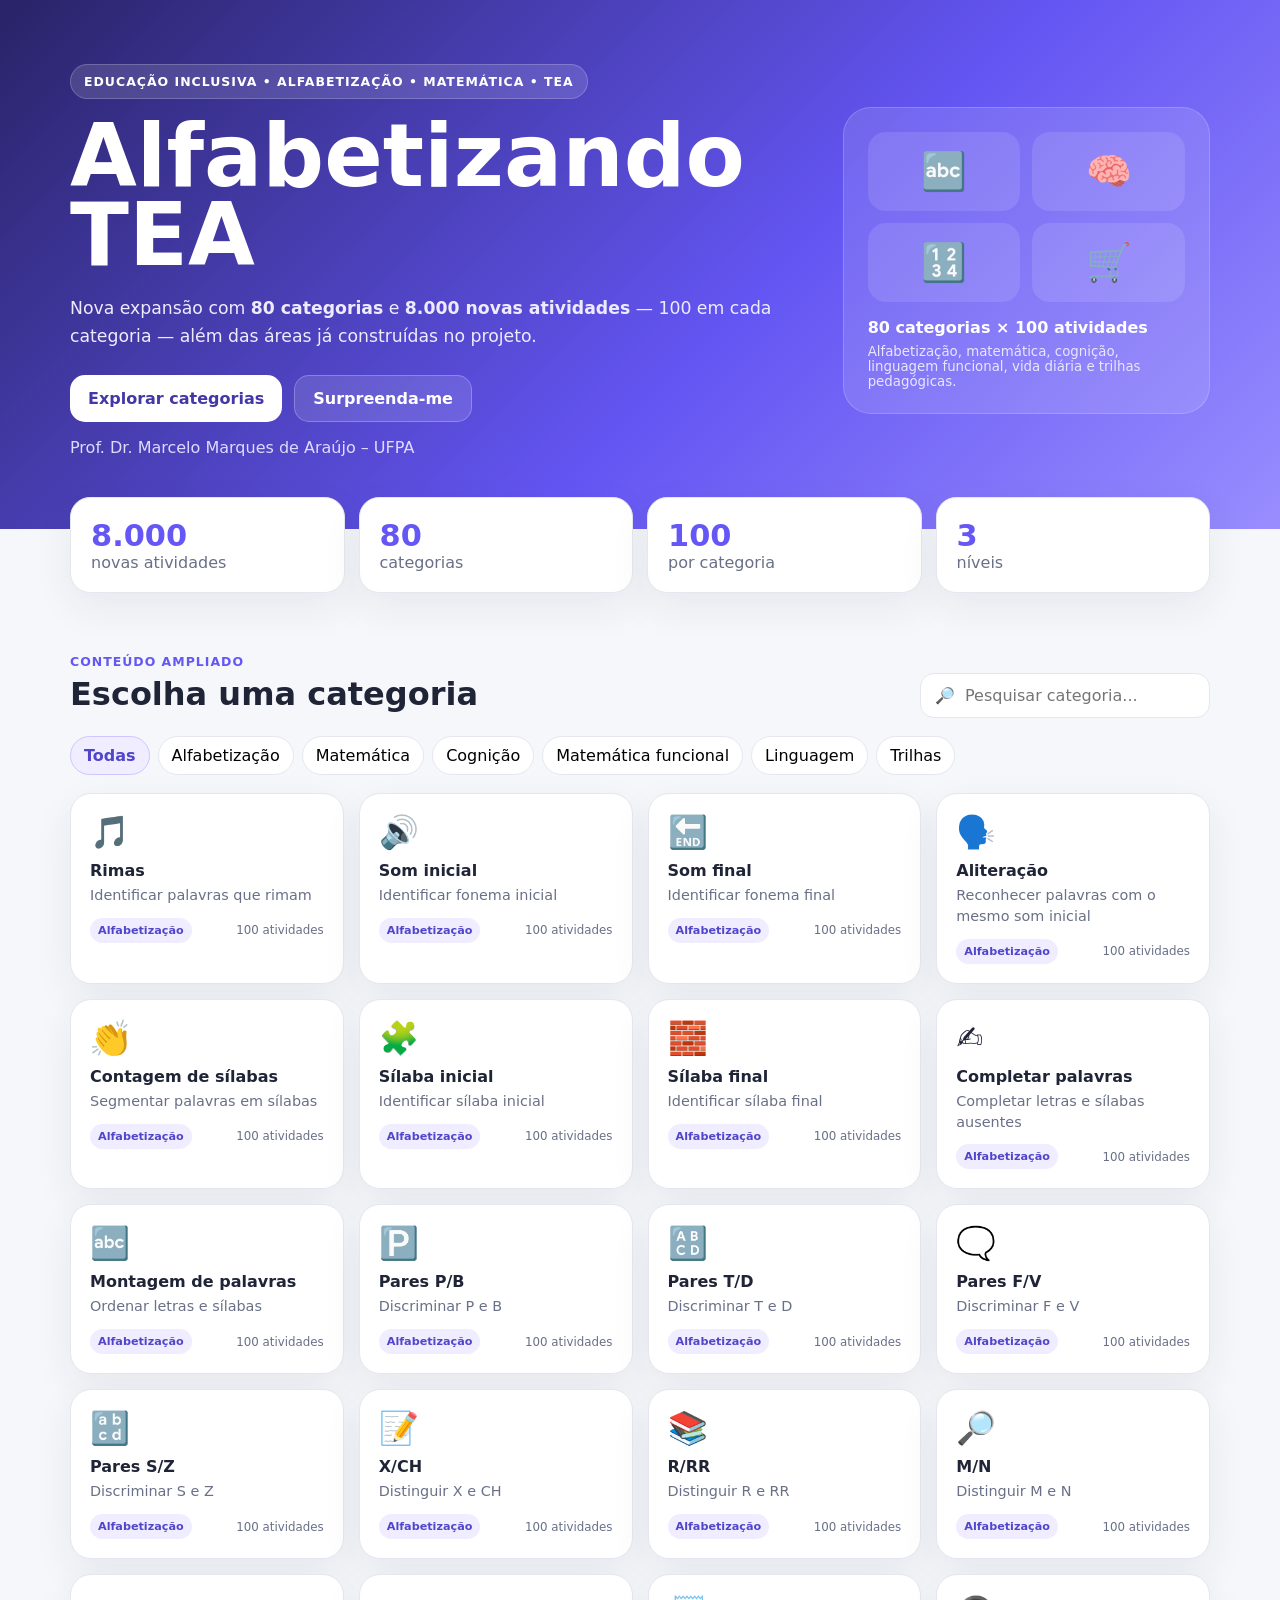
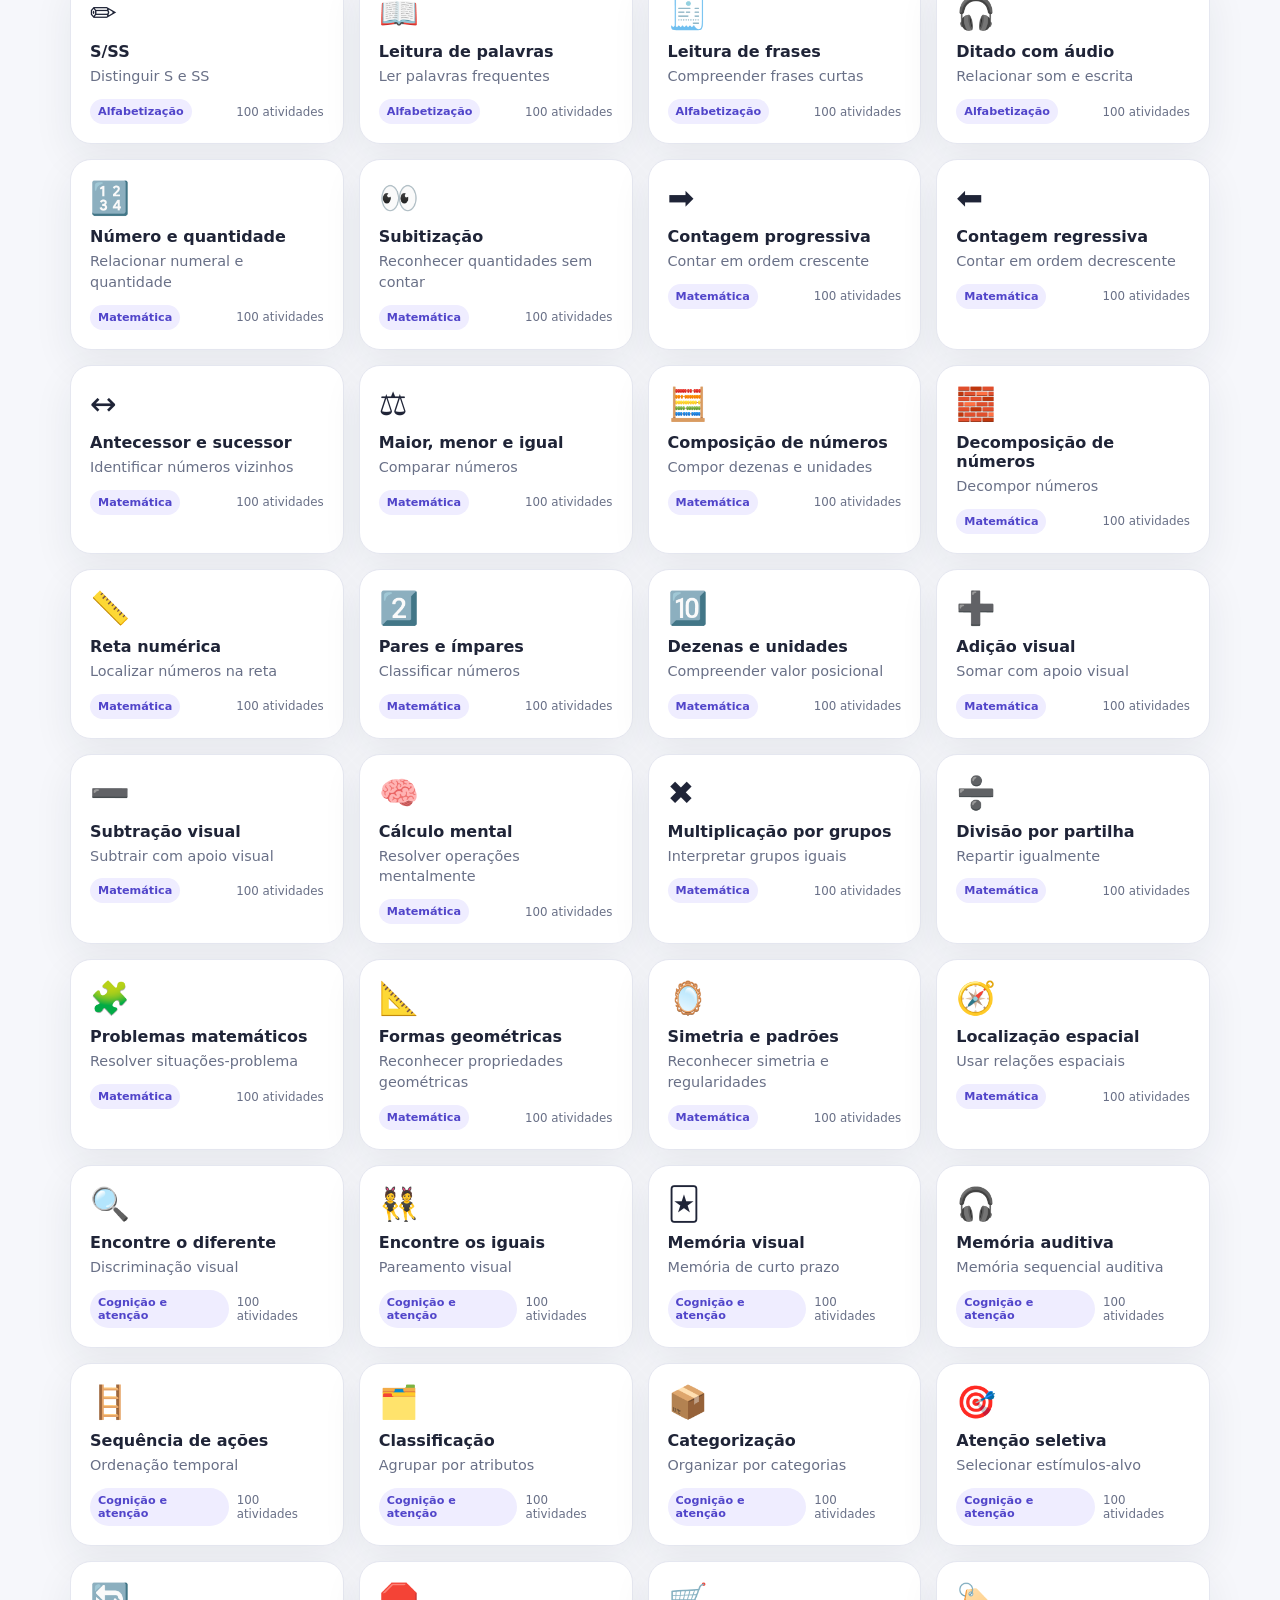
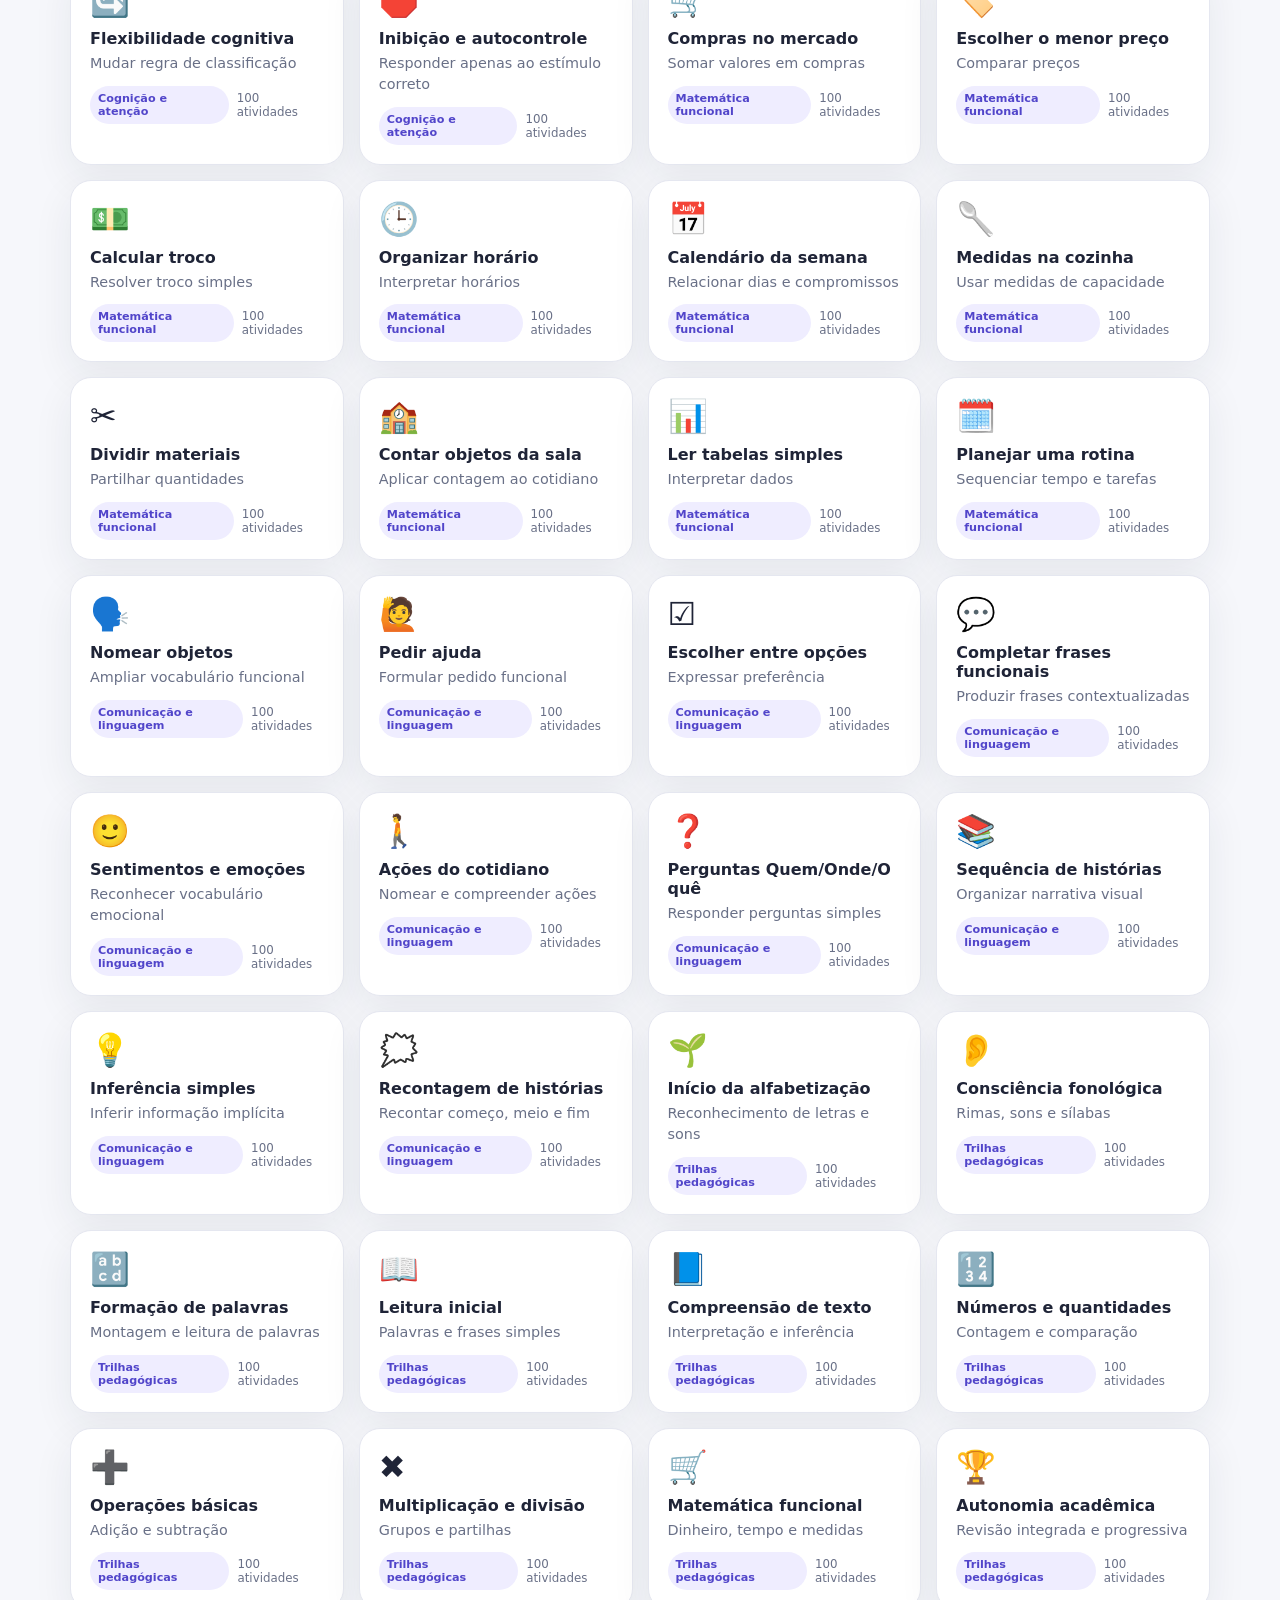
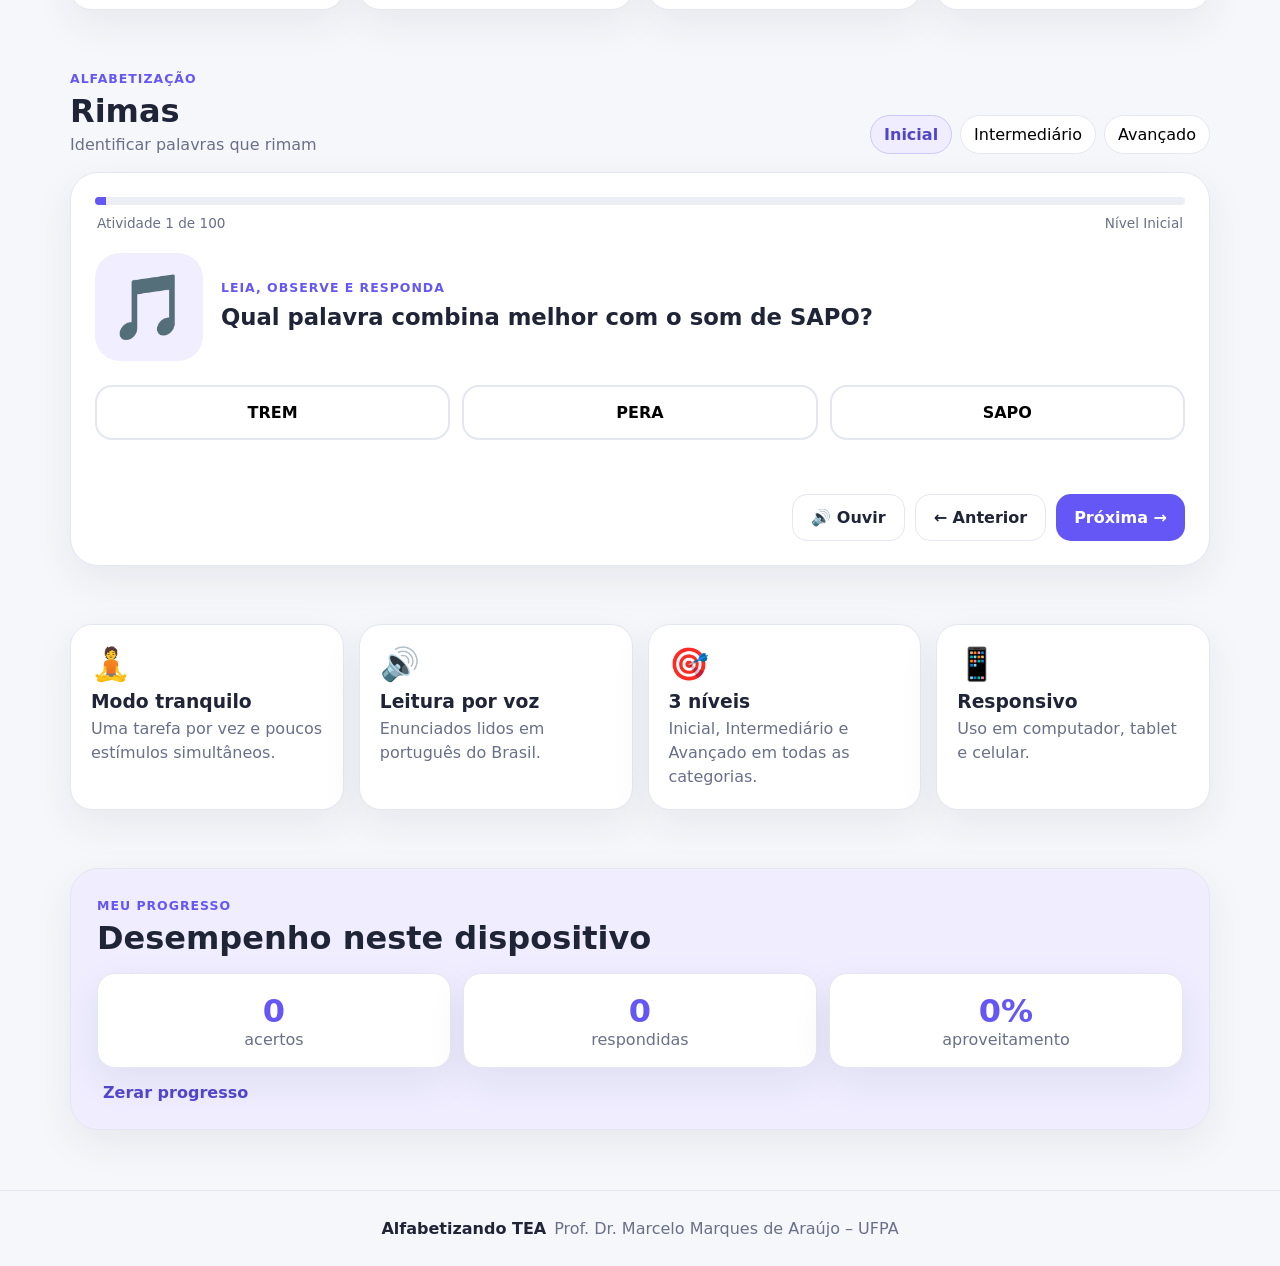
==== index.html @ 7353ce11 "Add files via upload" ====
<!doctype html>
<html lang="pt-BR">
<head>
<meta charset="utf-8">
<meta name="viewport" content="width=device-width,initial-scale=1">
<title>Alfabetizando TEA — 8.000 novas atividades</title>
<meta name="description" content="Aplicativo educacional inclusivo com 80 categorias e 8.000 novas atividades.">
<link rel="stylesheet" href="style.css">
</head>
<body>
<header class="hero">
  <div class="wrap hero-grid">
    <div>
      <span class="pill">Educação inclusiva • Alfabetização • Matemática • TEA</span>
      <h1>Alfabetizando TEA</h1>
      <p class="lead">Nova expansão com <strong>80 categorias</strong> e <strong>8.000 novas atividades</strong> — 100 em cada categoria — além das áreas já construídas no projeto.</p>
      <div class="actions"><a class="btn primary" href="#categorias">Explorar categorias</a><button class="btn secondary" id="surpresa">Surpreenda-me</button></div>
      <div class="author">Prof. Dr. Marcelo Marques de Araújo – UFPA</div>
    </div>
    <div class="hero-card">
      <div class="hero-icons"><span>🔤</span><span>🧠</span><span>🔢</span><span>🛒</span></div>
      <strong>80 categorias × 100 atividades</strong>
      <small>Alfabetização, matemática, cognição, linguagem funcional, vida diária e trilhas pedagógicas.</small>
    </div>
  </div>
</header>

<main class="wrap">
<section class="stats">
  <article><strong>8.000</strong><span>novas atividades</span></article>
  <article><strong>80</strong><span>categorias</span></article>
  <article><strong>100</strong><span>por categoria</span></article>
  <article><strong>3</strong><span>níveis</span></article>
</section>

<section id="categorias">
  <div class="section-head">
    <div><span class="eyebrow">Conteúdo ampliado</span><h2>Escolha uma categoria</h2></div>
    <label class="search">🔎 <input id="busca" type="search" placeholder="Pesquisar categoria..."></label>
  </div>
  <div class="filters">
    <button class="filter active" data-group="Todas">Todas</button>
    <button class="filter" data-group="Alfabetização">Alfabetização</button>
    <button class="filter" data-group="Matemática">Matemática</button>
    <button class="filter" data-group="Cognição e atenção">Cognição</button>
    <button class="filter" data-group="Matemática funcional">Matemática funcional</button>
    <button class="filter" data-group="Comunicação e linguagem">Linguagem</button>
    <button class="filter" data-group="Trilhas pedagógicas">Trilhas</button>
  </div>
  <div id="cards" class="cards"></div>
</section>

<section id="pratica" class="practice">
  <div class="section-head practice-head">
    <div><span class="eyebrow" id="grupoAtual">Alfabetização</span><h2 id="categoriaAtual">Rimas</h2><p id="skillAtual" class="skill">Identificar palavras que rimam</p></div>
    <div class="level-picker">
      <button class="level active" data-level="Inicial">Inicial</button>
      <button class="level" data-level="Intermediário">Intermediário</button>
      <button class="level" data-level="Avançado">Avançado</button>
    </div>
  </div>
  <div class="activity-box">
    <div class="progressline"><div id="bar"></div></div>
    <div class="activity-meta"><span id="contador">Atividade 1 de 100</span><span id="metaNivel">Nível Inicial</span></div>
    <div class="prompt">
      <div class="big-emoji" id="emoji">🎵</div>
      <div><span class="mini">Leia, observe e responda</span><h3 id="pergunta">Pergunta</h3></div>
    </div>
    <div id="opcoes" class="options"></div>
    <div id="feedback" class="feedback" aria-live="polite"></div>
    <div class="activity-actions">
      <button class="btn ghost" id="ouvir">🔊 Ouvir</button>
      <button class="btn ghost" id="anterior">← Anterior</button>
      <button class="btn primary" id="proxima">Próxima →</button>
    </div>
  </div>
</section>

<section class="features">
  <article><span>🧘</span><h3>Modo tranquilo</h3><p>Uma tarefa por vez e poucos estímulos simultâneos.</p></article>
  <article><span>🔊</span><h3>Leitura por voz</h3><p>Enunciados lidos em português do Brasil.</p></article>
  <article><span>🎯</span><h3>3 níveis</h3><p>Inicial, Intermediário e Avançado em todas as categorias.</p></article>
  <article><span>📱</span><h3>Responsivo</h3><p>Uso em computador, tablet e celular.</p></article>
</section>

<section class="dashboard">
  <div><span class="eyebrow">Meu progresso</span><h2>Desempenho neste dispositivo</h2></div>
  <div class="dash-cards"><article><strong id="acertos">0</strong><span>acertos</span></article><article><strong id="respondidas">0</strong><span>respondidas</span></article><article><strong id="percentual">0%</strong><span>aproveitamento</span></article></div>
  <button class="link-btn" id="zerar">Zerar progresso</button>
</section>
</main>

<footer><strong>Alfabetizando TEA</strong><span>Prof. Dr. Marcelo Marques de Araújo – UFPA</span></footer>
<script src="script.js"></script>
</body>
</html>
---- style.css ----
:root{--bg:#f6f7fb;--card:#fff;--ink:#1f2437;--muted:#697087;--primary:#6557f5;--soft:#efedff;--line:#e5e7f0;--ok:#157f58;--bad:#b43d52}
*{box-sizing:border-box}html{scroll-behavior:smooth}body{margin:0;background:var(--bg);color:var(--ink);font-family:Inter,ui-sans-serif,system-ui,-apple-system,Segoe UI,Roboto,Arial,sans-serif}
button,input{font:inherit}.wrap{max-width:1180px;margin:auto;padding:0 20px}.hero{background:linear-gradient(135deg,#292367,#6355f2 58%,#998dff);color:#fff;padding:64px 0 72px}
.hero-grid{display:grid;grid-template-columns:1.5fr .75fr;gap:38px;align-items:center}.pill,.eyebrow,.mini{font-size:.78rem;font-weight:900;letter-spacing:.08em;text-transform:uppercase}
.pill{display:inline-block;padding:9px 13px;border-radius:999px;background:rgba(255,255,255,.13);border:1px solid rgba(255,255,255,.2)}
h1{font-size:clamp(3rem,8vw,5.4rem);line-height:.92;margin:18px 0}.lead{font-size:1.08rem;line-height:1.65;max-width:780px;color:#eeebff}.actions{display:flex;gap:12px;flex-wrap:wrap;margin-top:24px}.author{margin-top:16px;color:#dfdbff}
.btn{border:0;border-radius:15px;padding:13px 18px;font-weight:850;cursor:pointer;text-decoration:none;display:inline-flex;justify-content:center;align-items:center}.btn.primary{background:var(--primary);color:#fff}.hero .btn.primary{background:#fff;color:#4437a6}.btn.secondary{background:rgba(255,255,255,.12);color:#fff;border:1px solid rgba(255,255,255,.24)}.btn.ghost{background:#fff;color:var(--ink);border:1px solid var(--line)}
.hero-card{background:rgba(255,255,255,.12);border:1px solid rgba(255,255,255,.18);border-radius:28px;padding:24px}.hero-icons{display:grid;grid-template-columns:1fr 1fr;gap:12px;margin-bottom:16px}.hero-icons span{font-size:2.3rem;background:rgba(255,255,255,.11);border-radius:18px;padding:18px;text-align:center}.hero-card strong,.hero-card small{display:block}.hero-card small{margin-top:7px;color:#e9e6ff}
.stats{display:grid;grid-template-columns:repeat(4,1fr);gap:14px;margin-top:-32px}.stats article,.cards article,.activity-box,.features article,.dashboard,.dash-cards article{background:#fff;border:1px solid var(--line);box-shadow:0 14px 40px rgba(31,36,55,.07)}.stats article{border-radius:20px;padding:20px}.stats strong{font-size:1.9rem;color:var(--primary);display:block}.stats span{color:var(--muted)}
section{margin-top:58px}.section-head{display:flex;justify-content:space-between;align-items:end;gap:18px;margin-bottom:18px}.eyebrow,.mini{color:var(--primary)}h2{font-size:2rem;margin:5px 0}.skill{margin:4px 0 0;color:var(--muted)}
.search{display:flex;gap:8px;align-items:center;background:#fff;border:1px solid var(--line);padding:11px 14px;border-radius:14px;min-width:290px}.search input{border:0;outline:0;background:transparent;width:100%}
.filters{display:flex;gap:8px;flex-wrap:wrap;margin-bottom:18px}.filter,.level{border:1px solid var(--line);background:#fff;border-radius:999px;padding:9px 13px;cursor:pointer}.filter.active,.level.active{background:var(--soft);border-color:#cec7ff;color:#5145ca;font-weight:850}
.cards{display:grid;grid-template-columns:repeat(4,1fr);gap:15px}.cards article{border-radius:21px;padding:19px;cursor:pointer;transition:.2s}.cards article:hover{transform:translateY(-3px)}.card-icon{font-size:2rem}.card-title{font-weight:900;margin:10px 0 5px}.card-skill{color:var(--muted);font-size:.9rem;line-height:1.45}.card-footer{display:flex;justify-content:space-between;gap:8px;margin-top:12px;align-items:center}.tag{background:var(--soft);color:#5145ca;border-radius:999px;padding:6px 8px;font-size:.7rem;font-weight:850}.count{color:var(--muted);font-size:.74rem}
.level-picker{display:flex;gap:8px;flex-wrap:wrap}.activity-box{border-radius:28px;padding:24px}.progressline{height:8px;background:#eceef4;border-radius:999px;overflow:hidden}.progressline div{height:100%;width:1%;background:var(--primary);transition:.2s}.activity-meta{display:flex;justify-content:space-between;color:var(--muted);font-size:.85rem;margin:10px 2px 22px}.prompt{display:flex;gap:18px;align-items:center}.big-emoji{width:108px;height:108px;display:grid;place-items:center;background:#f1efff;border-radius:25px;font-size:4rem}.prompt h3{font-size:1.42rem;line-height:1.35;margin:6px 0}.options{display:grid;grid-template-columns:repeat(3,1fr);gap:12px;margin-top:24px}.option{background:#fff;border:2px solid var(--line);border-radius:17px;padding:16px;cursor:pointer;font-weight:850}.option:hover{border-color:#c9c3ff}.option.correct{background:#effaf5;border-color:#61c49c;color:#0f8057}.option.wrong{background:#fff2f4;border-color:#e7a2ad;color:#a63247}.feedback{min-height:30px;margin-top:14px;font-weight:850}.feedback.ok{color:var(--ok)}.feedback.no{color:var(--bad)}.activity-actions{display:flex;gap:10px;justify-content:flex-end;margin-top:10px}
.features{display:grid;grid-template-columns:repeat(4,1fr);gap:15px}.features article{border-radius:22px;padding:20px}.features article>span{font-size:2rem}.features h3{margin:8px 0 5px}.features p{margin:0;color:var(--muted);line-height:1.5}
.dashboard{border-radius:28px;padding:26px;background:#efedff}.dash-cards{display:grid;grid-template-columns:repeat(3,1fr);gap:12px;margin-top:16px}.dash-cards article{border-radius:18px;padding:18px;text-align:center}.dash-cards strong{display:block;font-size:2rem;color:var(--primary)}.dash-cards span{color:var(--muted)}.link-btn{border:0;background:transparent;color:#5145ca;font-weight:850;cursor:pointer;margin-top:14px}
footer{border-top:1px solid var(--line);margin-top:60px;padding:28px 20px;text-align:center;color:var(--muted)}footer strong{color:var(--ink);margin-right:8px}
@media(max-width:980px){.hero-grid{grid-template-columns:1fr}.cards{grid-template-columns:repeat(3,1fr)}.features{grid-template-columns:repeat(2,1fr)}}
@media(max-width:720px){.stats{grid-template-columns:1fr 1fr}.cards{grid-template-columns:1fr 1fr}.section-head{align-items:stretch;flex-direction:column}.search{min-width:0}.options{grid-template-columns:1fr}.activity-actions{flex-direction:column}.activity-actions .btn{width:100%}.dash-cards{grid-template-columns:1fr}}
@media(max-width:520px){.cards{grid-template-columns:1fr}.prompt{align-items:flex-start}.big-emoji{width:82px;height:82px;font-size:3rem}}
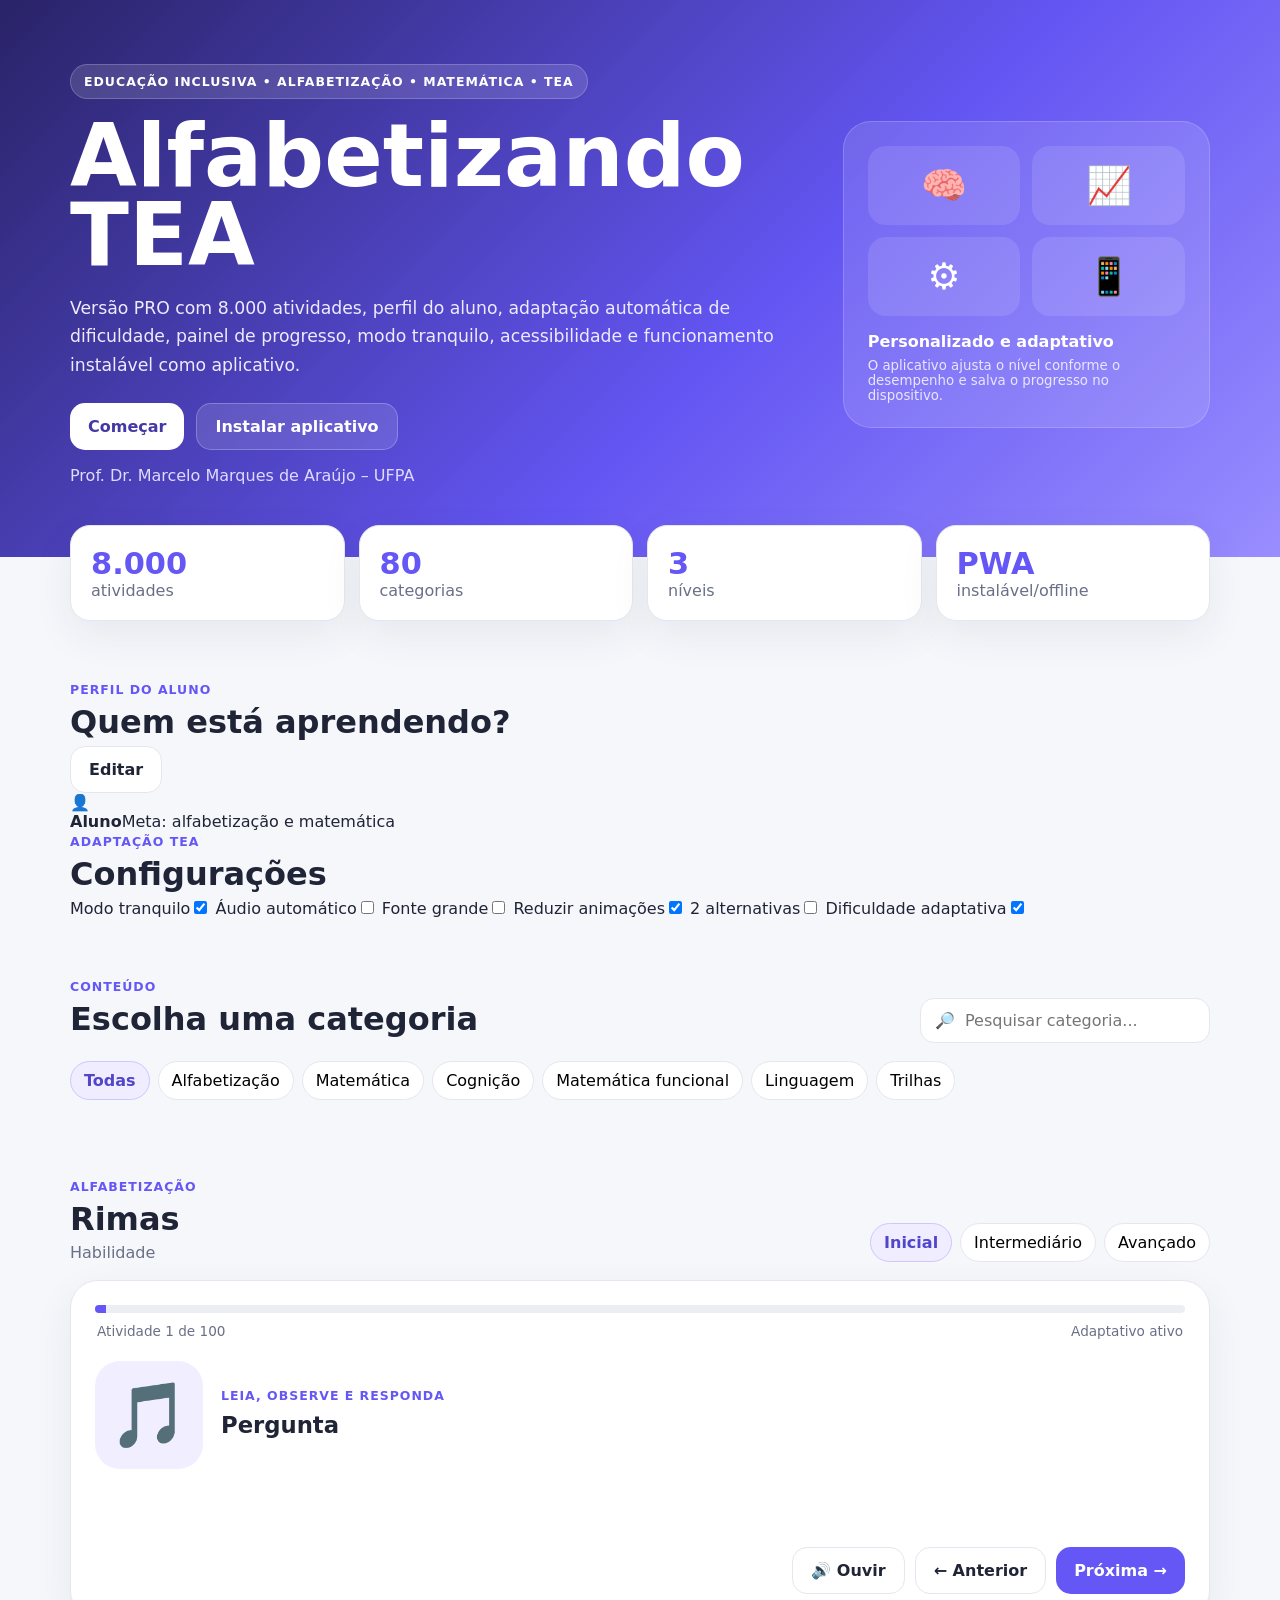
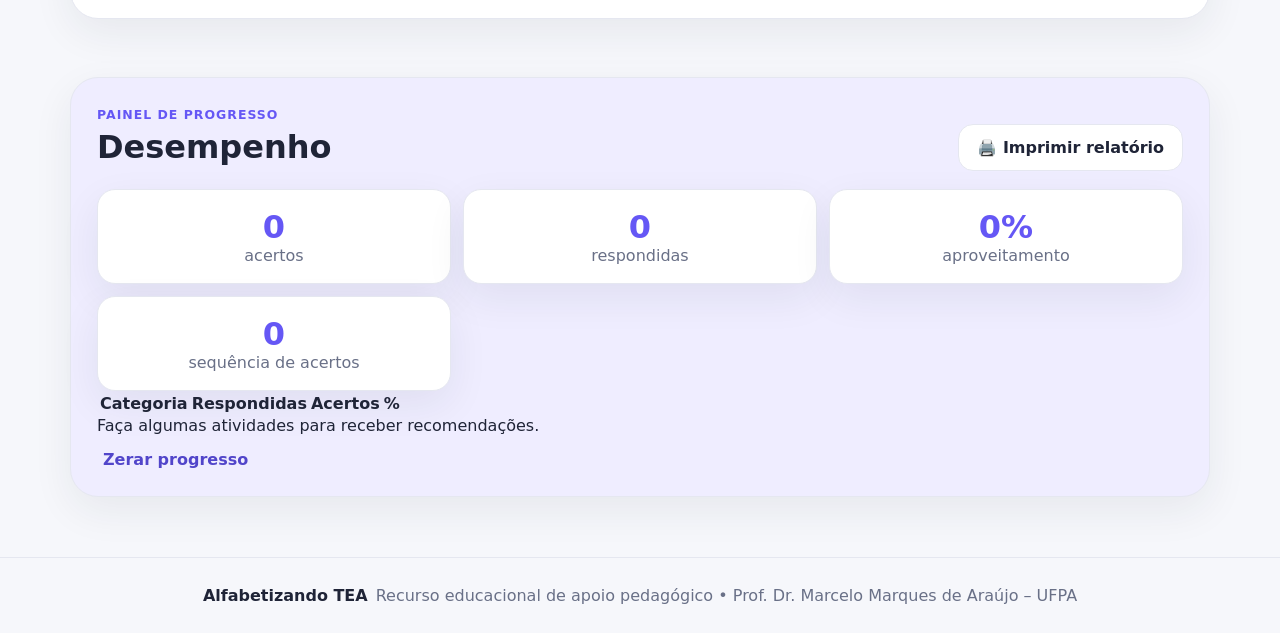
==== commit d931cf0b: "Add files via upload" ====
--- a/index.html
+++ b/index.html
@@ -3,8 +3,10 @@
 <head>
 <meta charset="utf-8">
 <meta name="viewport" content="width=device-width,initial-scale=1">
-<title>Alfabetizando TEA — 8.000 novas atividades</title>
-<meta name="description" content="Aplicativo educacional inclusivo com 80 categorias e 8.000 novas atividades.">
+<meta name="theme-color" content="#6557f5">
+<title>Alfabetizando TEA — PRO</title>
+<link rel="manifest" href="manifest.webmanifest">
+<link rel="icon" href="icon.svg" type="image/svg+xml">
 <link rel="stylesheet" href="style.css">
 </head>
 <body>
@@ -13,29 +15,51 @@
     <div>
       <span class="pill">Educação inclusiva • Alfabetização • Matemática • TEA</span>
       <h1>Alfabetizando TEA</h1>
-      <p class="lead">Nova expansão com <strong>80 categorias</strong> e <strong>8.000 novas atividades</strong> — 100 em cada categoria — além das áreas já construídas no projeto.</p>
-      <div class="actions"><a class="btn primary" href="#categorias">Explorar categorias</a><button class="btn secondary" id="surpresa">Surpreenda-me</button></div>
+      <p class="lead">Versão PRO com 8.000 atividades, perfil do aluno, adaptação automática de dificuldade, painel de progresso, modo tranquilo, acessibilidade e funcionamento instalável como aplicativo.</p>
+      <div class="actions">
+        <a class="btn primary" href="#categorias">Começar</a>
+        <button class="btn secondary" id="installBtn" hidden>Instalar aplicativo</button>
+      </div>
       <div class="author">Prof. Dr. Marcelo Marques de Araújo – UFPA</div>
     </div>
     <div class="hero-card">
-      <div class="hero-icons"><span>🔤</span><span>🧠</span><span>🔢</span><span>🛒</span></div>
-      <strong>80 categorias × 100 atividades</strong>
-      <small>Alfabetização, matemática, cognição, linguagem funcional, vida diária e trilhas pedagógicas.</small>
+      <div class="hero-icons"><span>🧠</span><span>📈</span><span>⚙️</span><span>📱</span></div>
+      <strong>Personalizado e adaptativo</strong>
+      <small>O aplicativo ajusta o nível conforme o desempenho e salva o progresso no dispositivo.</small>
     </div>
   </div>
 </header>
 
 <main class="wrap">
 <section class="stats">
-  <article><strong>8.000</strong><span>novas atividades</span></article>
+  <article><strong>8.000</strong><span>atividades</span></article>
   <article><strong>80</strong><span>categorias</span></article>
-  <article><strong>100</strong><span>por categoria</span></article>
   <article><strong>3</strong><span>níveis</span></article>
+  <article><strong>PWA</strong><span>instalável/offline</span></article>
+</section>
+
+<section class="control-panel">
+  <div class="panel-card">
+    <div class="panel-head"><div><span class="eyebrow">Perfil do aluno</span><h2>Quem está aprendendo?</h2></div><button class="btn ghost small" id="editProfile">Editar</button></div>
+    <div class="profile-line"><div class="avatar">👤</div><div><strong id="studentName">Aluno</strong><span id="studentGoal">Meta: alfabetização e matemática</span></div></div>
+  </div>
+
+  <div class="panel-card">
+    <div class="panel-head"><div><span class="eyebrow">Adaptação TEA</span><h2>Configurações</h2></div></div>
+    <div class="settings-grid">
+      <label><span>Modo tranquilo</span><input type="checkbox" id="calmMode" checked></label>
+      <label><span>Áudio automático</span><input type="checkbox" id="autoVoice"></label>
+      <label><span>Fonte grande</span><input type="checkbox" id="largeText"></label>
+      <label><span>Reduzir animações</span><input type="checkbox" id="reduceMotion" checked></label>
+      <label><span>2 alternativas</span><input type="checkbox" id="twoChoices"></label>
+      <label><span>Dificuldade adaptativa</span><input type="checkbox" id="adaptive" checked></label>
+    </div>
+  </div>
 </section>
 
 <section id="categorias">
   <div class="section-head">
-    <div><span class="eyebrow">Conteúdo ampliado</span><h2>Escolha uma categoria</h2></div>
+    <div><span class="eyebrow">Conteúdo</span><h2>Escolha uma categoria</h2></div>
     <label class="search">🔎 <input id="busca" type="search" placeholder="Pesquisar categoria..."></label>
   </div>
   <div class="filters">
@@ -51,8 +75,8 @@
 </section>
 
 <section id="pratica" class="practice">
-  <div class="section-head practice-head">
-    <div><span class="eyebrow" id="grupoAtual">Alfabetização</span><h2 id="categoriaAtual">Rimas</h2><p id="skillAtual" class="skill">Identificar palavras que rimam</p></div>
+  <div class="section-head">
+    <div><span class="eyebrow" id="grupoAtual">Alfabetização</span><h2 id="categoriaAtual">Rimas</h2><p class="skill" id="skillAtual">Habilidade</p></div>
     <div class="level-picker">
       <button class="level active" data-level="Inicial">Inicial</button>
       <button class="level" data-level="Intermediário">Intermediário</button>
@@ -61,7 +85,7 @@
   </div>
   <div class="activity-box">
     <div class="progressline"><div id="bar"></div></div>
-    <div class="activity-meta"><span id="contador">Atividade 1 de 100</span><span id="metaNivel">Nível Inicial</span></div>
+    <div class="activity-meta"><span id="contador">Atividade 1 de 100</span><span id="adaptiveLabel">Adaptativo ativo</span></div>
     <div class="prompt">
       <div class="big-emoji" id="emoji">🎵</div>
       <div><span class="mini">Leia, observe e responda</span><h3 id="pergunta">Pergunta</h3></div>
@@ -76,21 +100,36 @@
   </div>
 </section>
 
-<section class="features">
-  <article><span>🧘</span><h3>Modo tranquilo</h3><p>Uma tarefa por vez e poucos estímulos simultâneos.</p></article>
-  <article><span>🔊</span><h3>Leitura por voz</h3><p>Enunciados lidos em português do Brasil.</p></article>
-  <article><span>🎯</span><h3>3 níveis</h3><p>Inicial, Intermediário e Avançado em todas as categorias.</p></article>
-  <article><span>📱</span><h3>Responsivo</h3><p>Uso em computador, tablet e celular.</p></article>
-</section>
-
 <section class="dashboard">
-  <div><span class="eyebrow">Meu progresso</span><h2>Desempenho neste dispositivo</h2></div>
-  <div class="dash-cards"><article><strong id="acertos">0</strong><span>acertos</span></article><article><strong id="respondidas">0</strong><span>respondidas</span></article><article><strong id="percentual">0%</strong><span>aproveitamento</span></article></div>
+  <div class="section-head"><div><span class="eyebrow">Painel de progresso</span><h2>Desempenho</h2></div><button class="btn ghost" id="printReport">🖨️ Imprimir relatório</button></div>
+  <div class="dash-cards">
+    <article><strong id="acertos">0</strong><span>acertos</span></article>
+    <article><strong id="respondidas">0</strong><span>respondidas</span></article>
+    <article><strong id="percentual">0%</strong><span>aproveitamento</span></article>
+    <article><strong id="streak">0</strong><span>sequência de acertos</span></article>
+  </div>
+  <div class="progress-table-wrap">
+    <table id="progressTable"><thead><tr><th>Categoria</th><th>Respondidas</th><th>Acertos</th><th>%</th></tr></thead><tbody></tbody></table>
+  </div>
+  <div class="recommendation" id="recommendation">Faça algumas atividades para receber recomendações.</div>
   <button class="link-btn" id="zerar">Zerar progresso</button>
 </section>
 </main>
 
-<footer><strong>Alfabetizando TEA</strong><span>Prof. Dr. Marcelo Marques de Araújo – UFPA</span></footer>
+<div class="modal" id="profileModal" hidden>
+  <div class="modal-card">
+    <h2>Perfil do aluno</h2>
+    <label>Nome <input id="profileName" maxlength="30" placeholder="Nome ou apelido"></label>
+    <label>Objetivo principal
+      <select id="profileGoal">
+        <option>Alfabetização</option><option>Matemática</option><option>Comunicação</option><option>Cognição e atenção</option><option>Aprendizagem geral</option>
+      </select>
+    </label>
+    <div class="modal-actions"><button class="btn ghost" id="closeProfile">Cancelar</button><button class="btn primary" id="saveProfile">Salvar</button></div>
+  </div>
+</div>
+
+<footer><strong>Alfabetizando TEA</strong><span>Recurso educacional de apoio pedagógico • Prof. Dr. Marcelo Marques de Araújo – UFPA</span></footer>
 <script src="script.js"></script>
 </body>
 </html>
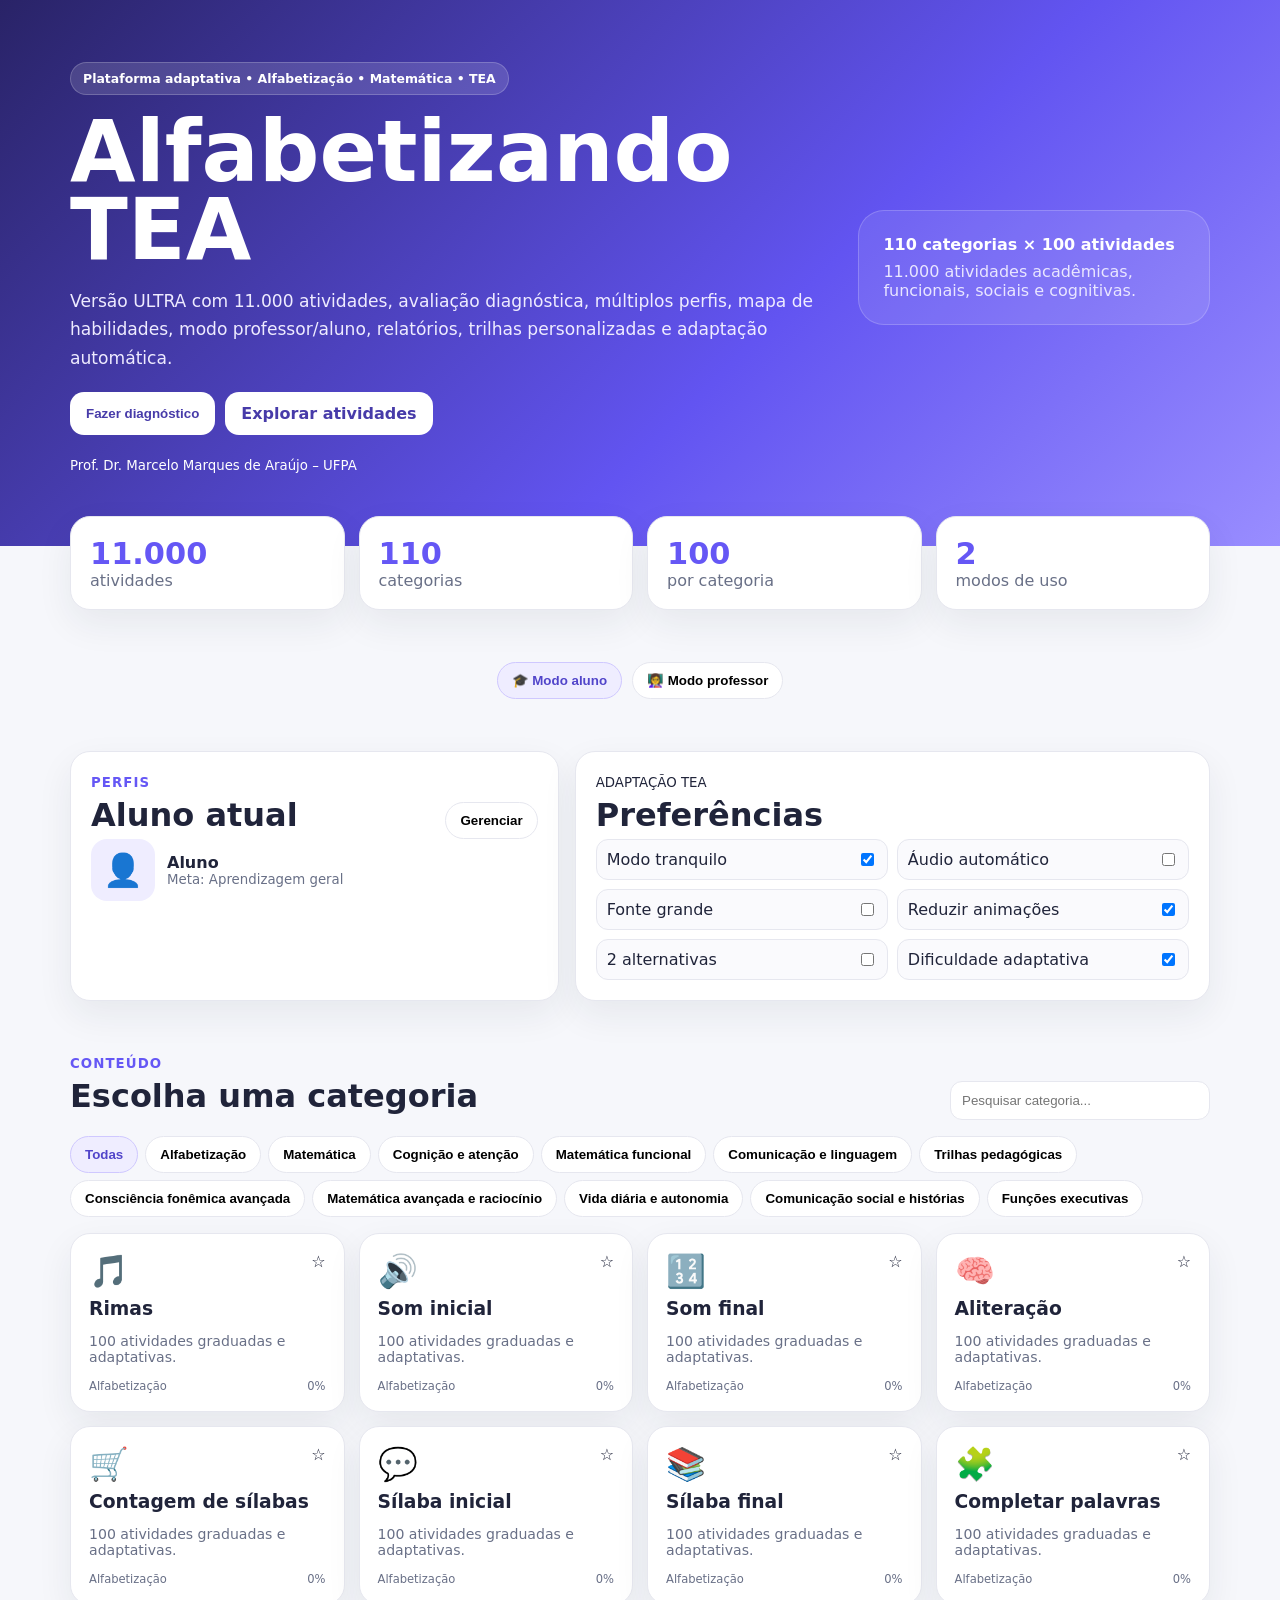
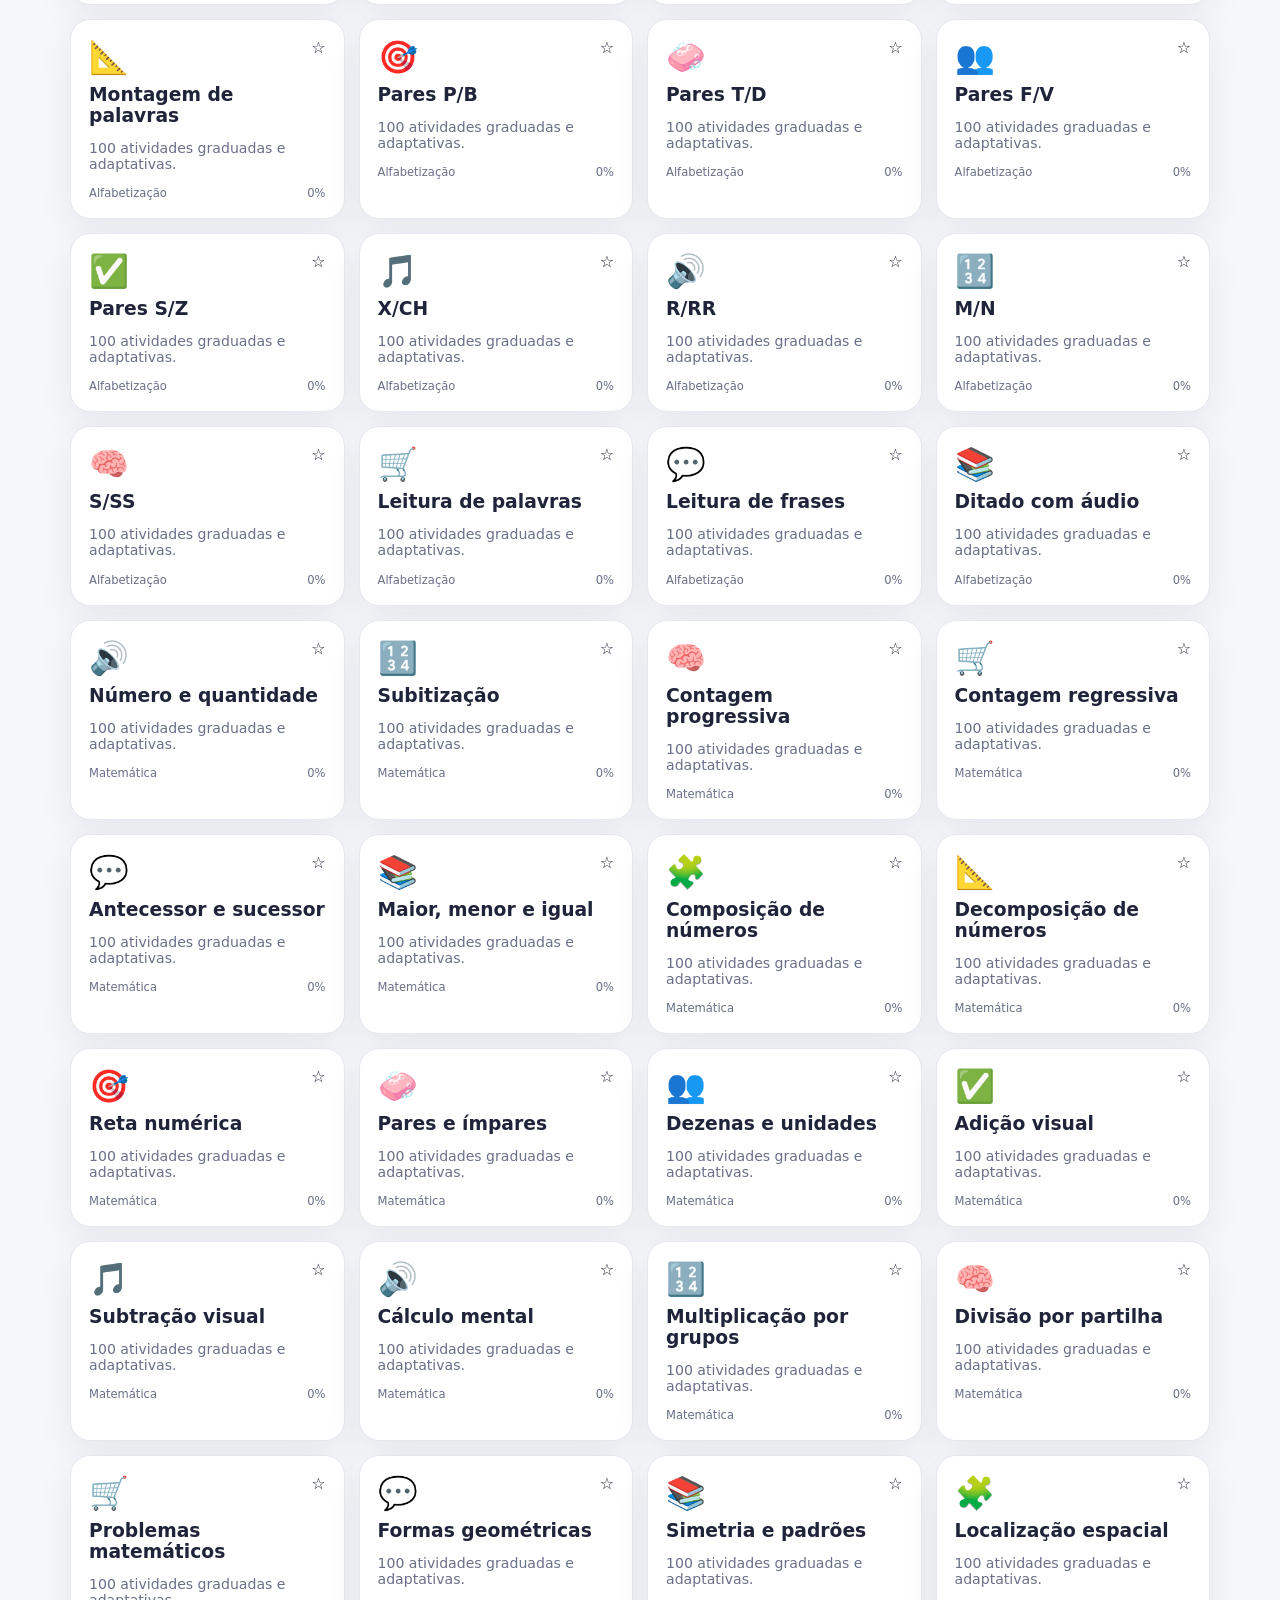
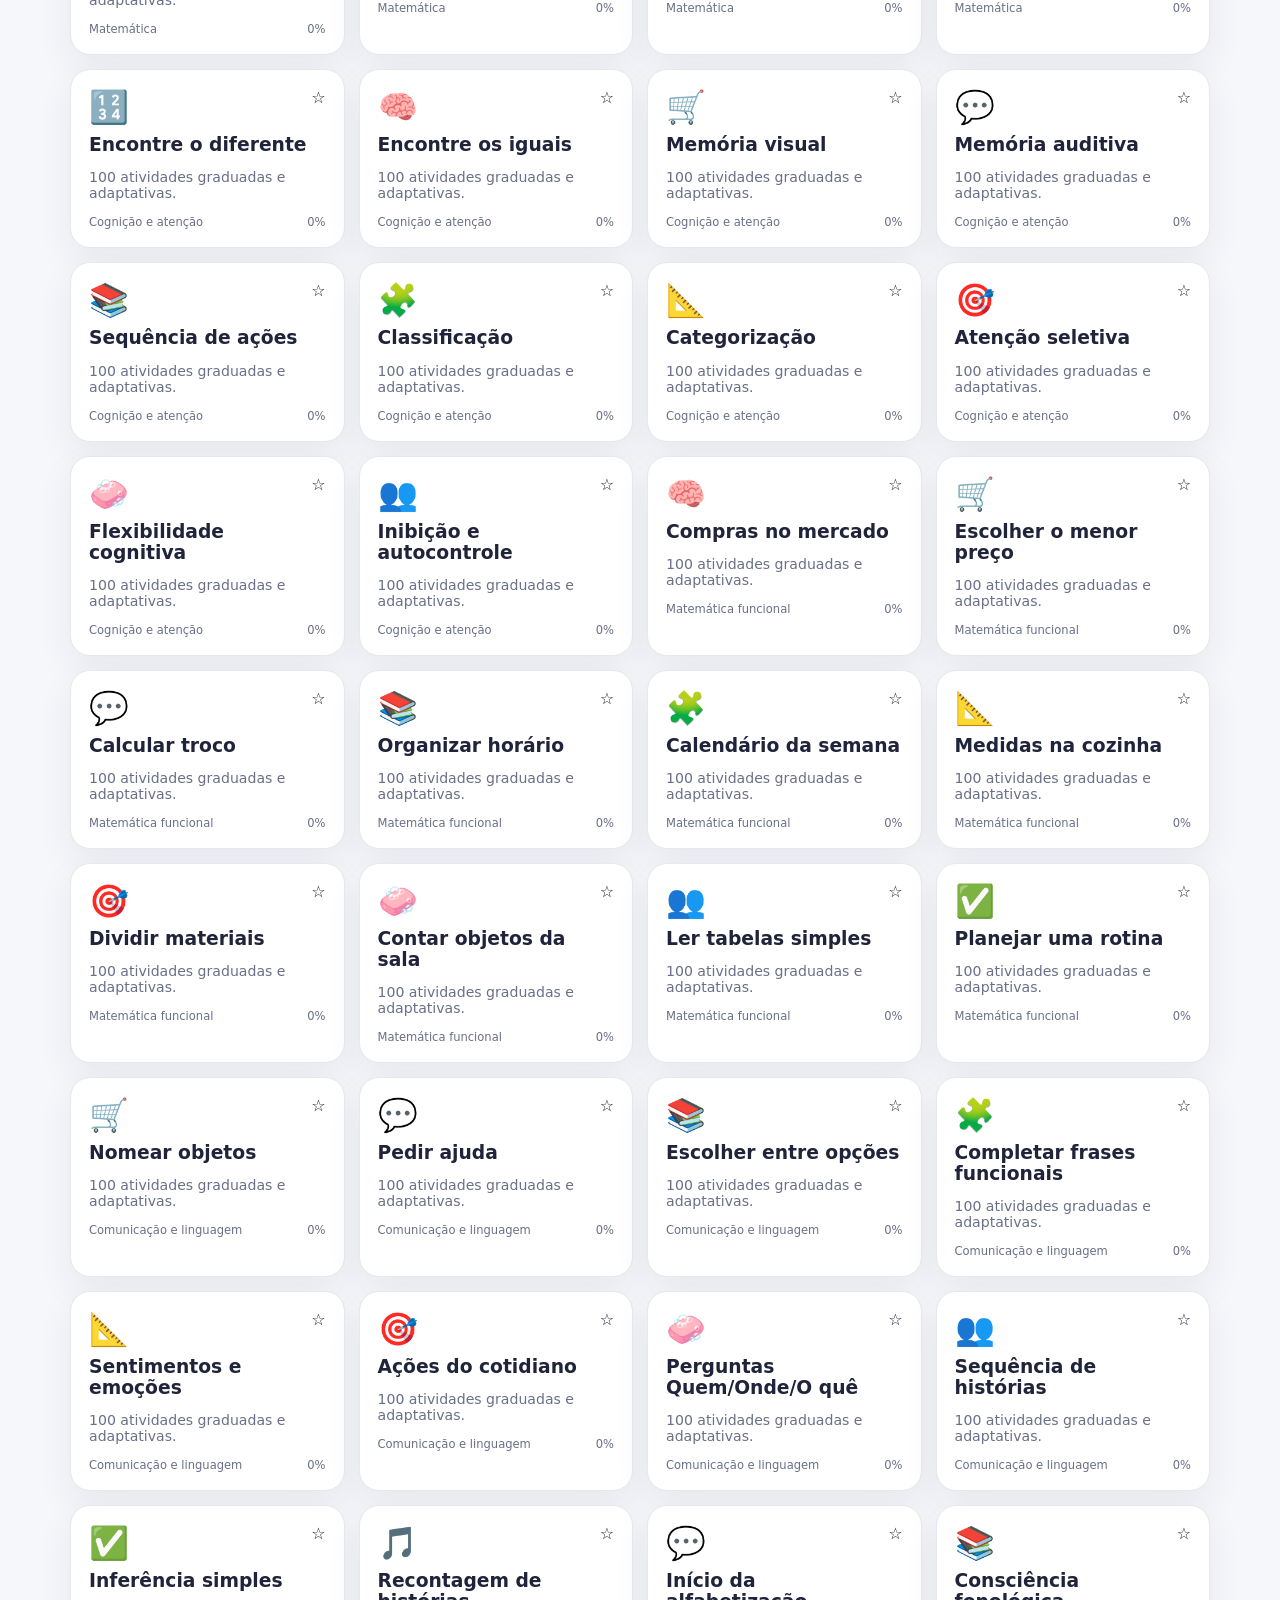
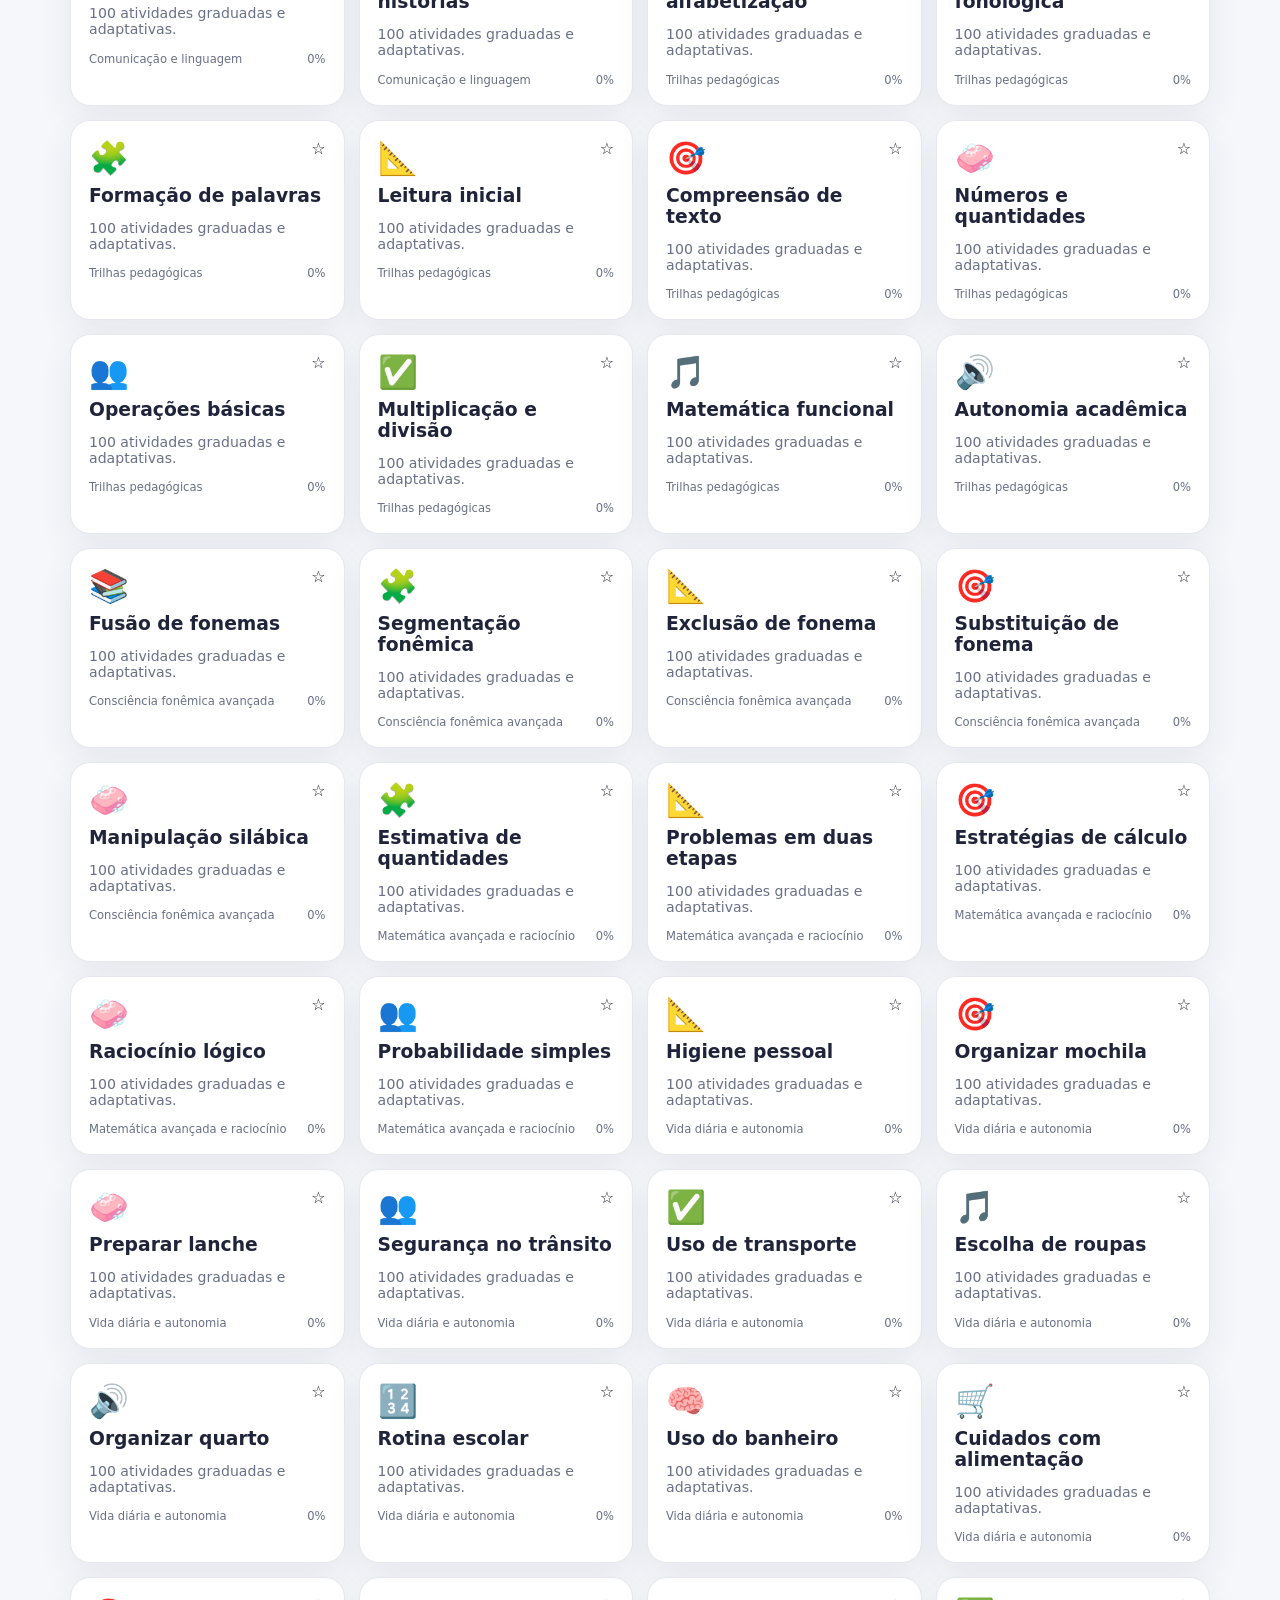
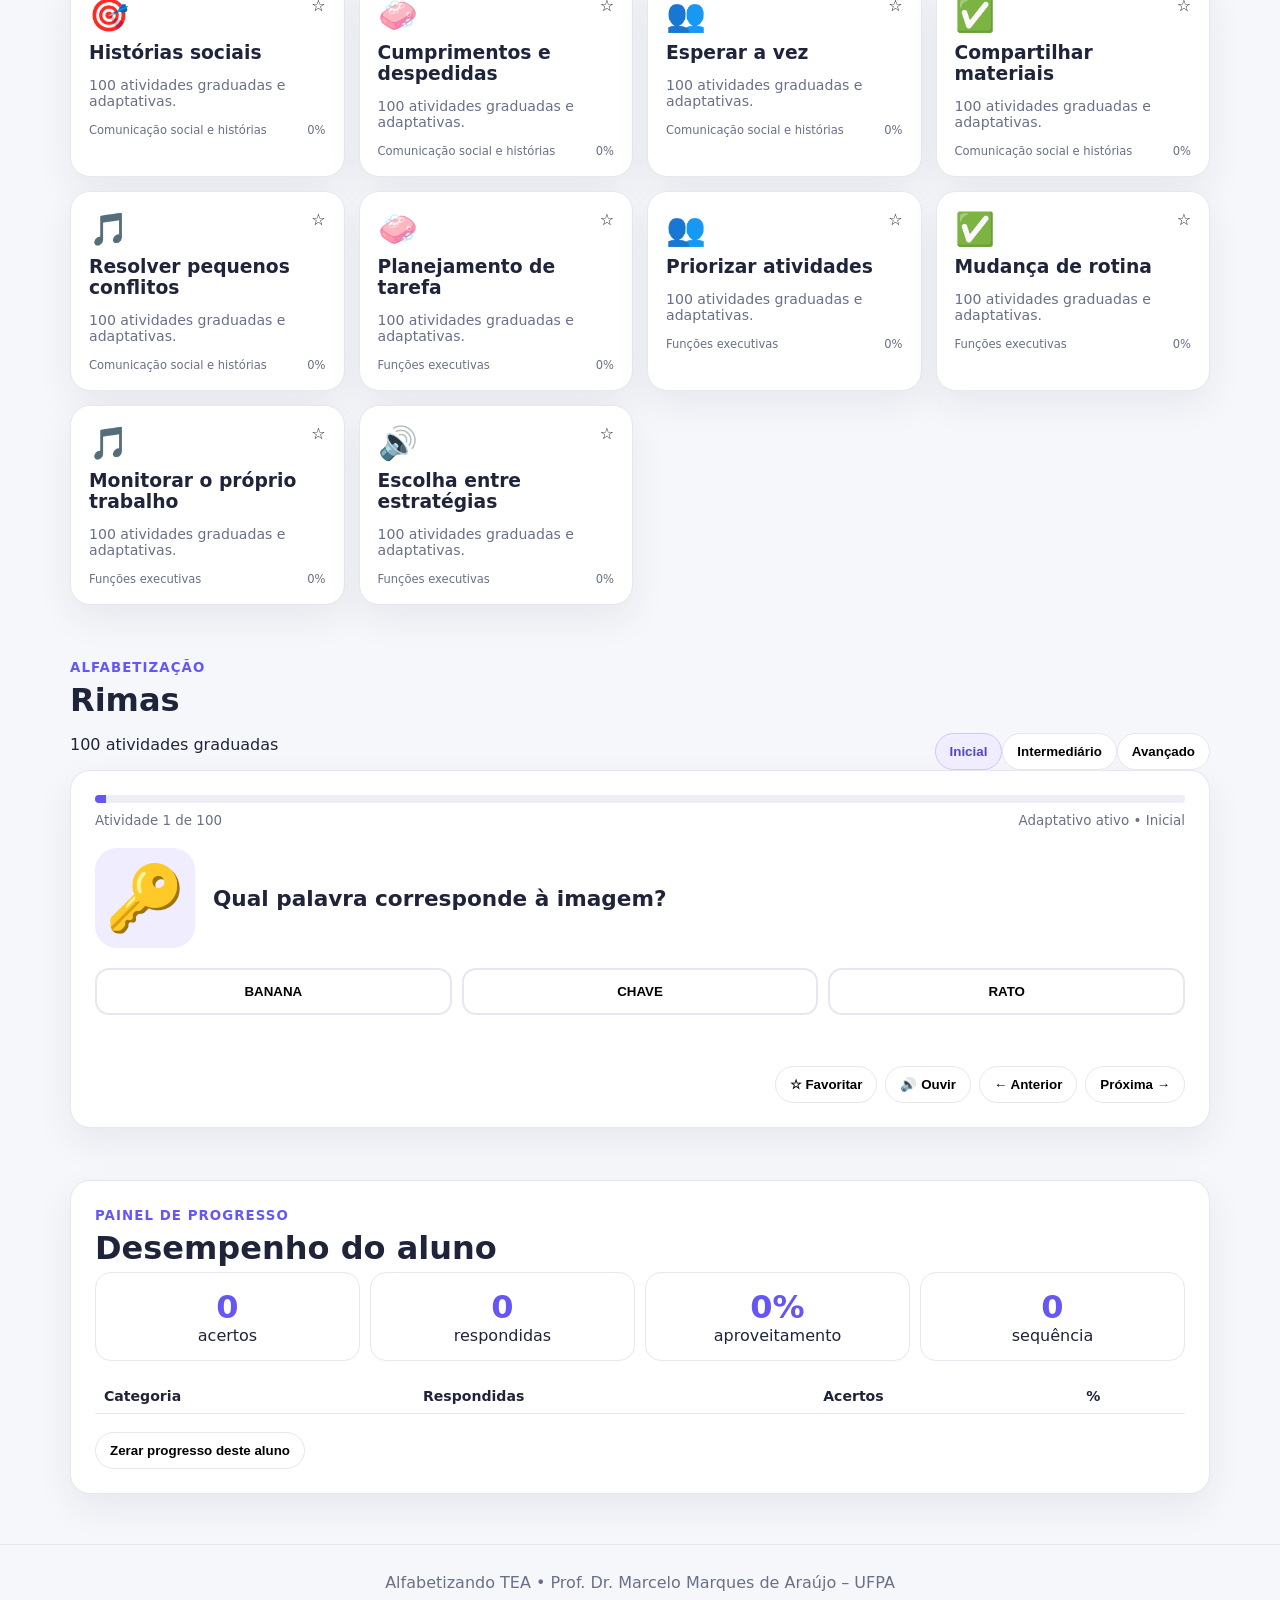
==== commit c1957656: "Add files via upload" ====
--- a/index.html
+++ b/index.html
@@ -1,135 +1,14 @@
-<!doctype html>
-<html lang="pt-BR">
-<head>
-<meta charset="utf-8">
-<meta name="viewport" content="width=device-width,initial-scale=1">
-<meta name="theme-color" content="#6557f5">
-<title>Alfabetizando TEA — PRO</title>
-<link rel="manifest" href="manifest.webmanifest">
-<link rel="icon" href="icon.svg" type="image/svg+xml">
-<link rel="stylesheet" href="style.css">
-</head>
-<body>
-<header class="hero">
-  <div class="wrap hero-grid">
-    <div>
-      <span class="pill">Educação inclusiva • Alfabetização • Matemática • TEA</span>
-      <h1>Alfabetizando TEA</h1>
-      <p class="lead">Versão PRO com 8.000 atividades, perfil do aluno, adaptação automática de dificuldade, painel de progresso, modo tranquilo, acessibilidade e funcionamento instalável como aplicativo.</p>
-      <div class="actions">
-        <a class="btn primary" href="#categorias">Começar</a>
-        <button class="btn secondary" id="installBtn" hidden>Instalar aplicativo</button>
-      </div>
-      <div class="author">Prof. Dr. Marcelo Marques de Araújo – UFPA</div>
-    </div>
-    <div class="hero-card">
-      <div class="hero-icons"><span>🧠</span><span>📈</span><span>⚙️</span><span>📱</span></div>
-      <strong>Personalizado e adaptativo</strong>
-      <small>O aplicativo ajusta o nível conforme o desempenho e salva o progresso no dispositivo.</small>
-    </div>
-  </div>
-</header>
-
+<!doctype html><html lang="pt-BR"><head><meta charset="utf-8"><meta name="viewport" content="width=device-width,initial-scale=1"><meta name="theme-color" content="#6557f5"><title>Alfabetizando TEA ULTRA</title><link rel="manifest" href="manifest.webmanifest"><link rel="icon" href="icon.svg"><link rel="stylesheet" href="style.css"></head><body>
+<header><div class="wrap hero"><div><span class="pill">Plataforma adaptativa • Alfabetização • Matemática • TEA</span><h1>Alfabetizando TEA</h1><p>Versão ULTRA com 11.000 atividades, avaliação diagnóstica, múltiplos perfis, mapa de habilidades, modo professor/aluno, relatórios, trilhas personalizadas e adaptação automática.</p><div class="actions"><button id="diagnosticBtn">Fazer diagnóstico</button><a href="#cats">Explorar atividades</a><button id="installBtn" hidden>Instalar aplicativo</button></div><small>Prof. Dr. Marcelo Marques de Araújo – UFPA</small></div><div class="heroCard"><b>110 categorias × 100 atividades</b><span>11.000 atividades acadêmicas, funcionais, sociais e cognitivas.</span></div></div></header>
 <main class="wrap">
-<section class="stats">
-  <article><strong>8.000</strong><span>atividades</span></article>
-  <article><strong>80</strong><span>categorias</span></article>
-  <article><strong>3</strong><span>níveis</span></article>
-  <article><strong>PWA</strong><span>instalável/offline</span></article>
-</section>
-
-<section class="control-panel">
-  <div class="panel-card">
-    <div class="panel-head"><div><span class="eyebrow">Perfil do aluno</span><h2>Quem está aprendendo?</h2></div><button class="btn ghost small" id="editProfile">Editar</button></div>
-    <div class="profile-line"><div class="avatar">👤</div><div><strong id="studentName">Aluno</strong><span id="studentGoal">Meta: alfabetização e matemática</span></div></div>
-  </div>
-
-  <div class="panel-card">
-    <div class="panel-head"><div><span class="eyebrow">Adaptação TEA</span><h2>Configurações</h2></div></div>
-    <div class="settings-grid">
-      <label><span>Modo tranquilo</span><input type="checkbox" id="calmMode" checked></label>
-      <label><span>Áudio automático</span><input type="checkbox" id="autoVoice"></label>
-      <label><span>Fonte grande</span><input type="checkbox" id="largeText"></label>
-      <label><span>Reduzir animações</span><input type="checkbox" id="reduceMotion" checked></label>
-      <label><span>2 alternativas</span><input type="checkbox" id="twoChoices"></label>
-      <label><span>Dificuldade adaptativa</span><input type="checkbox" id="adaptive" checked></label>
-    </div>
-  </div>
-</section>
-
-<section id="categorias">
-  <div class="section-head">
-    <div><span class="eyebrow">Conteúdo</span><h2>Escolha uma categoria</h2></div>
-    <label class="search">🔎 <input id="busca" type="search" placeholder="Pesquisar categoria..."></label>
-  </div>
-  <div class="filters">
-    <button class="filter active" data-group="Todas">Todas</button>
-    <button class="filter" data-group="Alfabetização">Alfabetização</button>
-    <button class="filter" data-group="Matemática">Matemática</button>
-    <button class="filter" data-group="Cognição e atenção">Cognição</button>
-    <button class="filter" data-group="Matemática funcional">Matemática funcional</button>
-    <button class="filter" data-group="Comunicação e linguagem">Linguagem</button>
-    <button class="filter" data-group="Trilhas pedagógicas">Trilhas</button>
-  </div>
-  <div id="cards" class="cards"></div>
-</section>
-
-<section id="pratica" class="practice">
-  <div class="section-head">
-    <div><span class="eyebrow" id="grupoAtual">Alfabetização</span><h2 id="categoriaAtual">Rimas</h2><p class="skill" id="skillAtual">Habilidade</p></div>
-    <div class="level-picker">
-      <button class="level active" data-level="Inicial">Inicial</button>
-      <button class="level" data-level="Intermediário">Intermediário</button>
-      <button class="level" data-level="Avançado">Avançado</button>
-    </div>
-  </div>
-  <div class="activity-box">
-    <div class="progressline"><div id="bar"></div></div>
-    <div class="activity-meta"><span id="contador">Atividade 1 de 100</span><span id="adaptiveLabel">Adaptativo ativo</span></div>
-    <div class="prompt">
-      <div class="big-emoji" id="emoji">🎵</div>
-      <div><span class="mini">Leia, observe e responda</span><h3 id="pergunta">Pergunta</h3></div>
-    </div>
-    <div id="opcoes" class="options"></div>
-    <div id="feedback" class="feedback" aria-live="polite"></div>
-    <div class="activity-actions">
-      <button class="btn ghost" id="ouvir">🔊 Ouvir</button>
-      <button class="btn ghost" id="anterior">← Anterior</button>
-      <button class="btn primary" id="proxima">Próxima →</button>
-    </div>
-  </div>
-</section>
-
-<section class="dashboard">
-  <div class="section-head"><div><span class="eyebrow">Painel de progresso</span><h2>Desempenho</h2></div><button class="btn ghost" id="printReport">🖨️ Imprimir relatório</button></div>
-  <div class="dash-cards">
-    <article><strong id="acertos">0</strong><span>acertos</span></article>
-    <article><strong id="respondidas">0</strong><span>respondidas</span></article>
-    <article><strong id="percentual">0%</strong><span>aproveitamento</span></article>
-    <article><strong id="streak">0</strong><span>sequência de acertos</span></article>
-  </div>
-  <div class="progress-table-wrap">
-    <table id="progressTable"><thead><tr><th>Categoria</th><th>Respondidas</th><th>Acertos</th><th>%</th></tr></thead><tbody></tbody></table>
-  </div>
-  <div class="recommendation" id="recommendation">Faça algumas atividades para receber recomendações.</div>
-  <button class="link-btn" id="zerar">Zerar progresso</button>
-</section>
+<section class="stats"><article><b>11.000</b><span>atividades</span></article><article><b>110</b><span>categorias</span></article><article><b>100</b><span>por categoria</span></article><article><b>2</b><span>modos de uso</span></article></section>
+<section class="mode"><button data-mode="student" class="active">🎓 Modo aluno</button><button data-mode="teacher">👩‍🏫 Modo professor</button></section>
+<section class="panels"><article><div class="head"><div><small>PERFIS</small><h2>Aluno atual</h2></div><button id="profilesBtn">Gerenciar</button></div><div class="profile"><span>👤</span><div><b id="studentName">Aluno</b><small id="studentGoal">Meta: aprendizagem geral</small></div></div></article><article><small>ADAPTAÇÃO TEA</small><h2>Preferências</h2><div class="settings"><label>Modo tranquilo <input id="calmMode" type="checkbox" checked></label><label>Áudio automático <input id="autoVoice" type="checkbox"></label><label>Fonte grande <input id="largeText" type="checkbox"></label><label>Reduzir animações <input id="reduceMotion" type="checkbox" checked></label><label>2 alternativas <input id="twoChoices" type="checkbox"></label><label>Dificuldade adaptativa <input id="adaptive" type="checkbox" checked></label></div></article></section>
+<section id="teacherPanel" class="teacher" hidden><div class="head"><div><small>ÁREA PROFISSIONAL</small><h2>Painel do professor</h2></div><button id="printBtn">🖨️ Imprimir relatório</button></div><div class="teachergrid"><article><h3>Mapa de habilidades</h3><div id="skillMap"></div></article><article><h3>Trilha personalizada</h3><div id="favorites"></div></article><article><h3>Recomendação</h3><div id="recommendation">Realize algumas atividades.</div></article></div></section>
+<section id="cats"><div class="head"><div><small>CONTEÚDO</small><h2>Escolha uma categoria</h2></div><input id="search" placeholder="Pesquisar categoria..."></div><div id="filters" class="filters"></div><div id="cards" class="cards"></div></section>
+<section id="practice"><div class="head"><div><small id="groupNow">ALFABETIZAÇÃO</small><h2 id="catNow">Rimas</h2><p id="skillNow">100 atividades graduadas</p></div><div class="levels"><button data-level="Inicial" class="active">Inicial</button><button data-level="Intermediário">Intermediário</button><button data-level="Avançado">Avançado</button></div></div><div class="activity"><div class="bar"><i id="bar"></i></div><div class="meta"><span id="counter">Atividade 1 de 100</span><span id="adaptiveLabel">Adaptativo ativo</span></div><div class="prompt"><div id="emoji">🎵</div><h3 id="question"></h3></div><div id="answers"></div><div id="feedback"></div><div class="nav"><button id="favBtn">☆ Favoritar</button><button id="speakBtn">🔊 Ouvir</button><button id="prevBtn">← Anterior</button><button id="nextBtn">Próxima →</button></div></div></section>
+<section class="dashboard"><div class="head"><div><small>PAINEL DE PROGRESSO</small><h2>Desempenho do aluno</h2></div></div><div class="dash"><article><b id="hits">0</b><span>acertos</span></article><article><b id="done">0</b><span>respondidas</span></article><article><b id="rate">0%</b><span>aproveitamento</span></article><article><b id="streak">0</b><span>sequência</span></article></div><div class="tablewrap"><table><thead><tr><th>Categoria</th><th>Respondidas</th><th>Acertos</th><th>%</th></tr></thead><tbody id="progressBody"></tbody></table></div><button id="resetBtn">Zerar progresso deste aluno</button></section>
 </main>
-
-<div class="modal" id="profileModal" hidden>
-  <div class="modal-card">
-    <h2>Perfil do aluno</h2>
-    <label>Nome <input id="profileName" maxlength="30" placeholder="Nome ou apelido"></label>
-    <label>Objetivo principal
-      <select id="profileGoal">
-        <option>Alfabetização</option><option>Matemática</option><option>Comunicação</option><option>Cognição e atenção</option><option>Aprendizagem geral</option>
-      </select>
-    </label>
-    <div class="modal-actions"><button class="btn ghost" id="closeProfile">Cancelar</button><button class="btn primary" id="saveProfile">Salvar</button></div>
-  </div>
-</div>
-
-<footer><strong>Alfabetizando TEA</strong><span>Recurso educacional de apoio pedagógico • Prof. Dr. Marcelo Marques de Araújo – UFPA</span></footer>
-<script src="script.js"></script>
-</body>
-</html>
+<div id="profilesModal" class="modal" hidden><div class="modalCard"><button class="close" id="closeProfiles">×</button><h2>Gerenciar perfis</h2><div id="profilesList"></div><hr><input id="newName" placeholder="Nome ou apelido"><select id="newGoal"><option>Alfabetização</option><option>Matemática</option><option>Comunicação</option><option>Cognição e atenção</option><option>Autonomia</option><option>Aprendizagem geral</option></select><button id="addProfile">Adicionar perfil</button></div></div>
+<div id="diagModal" class="modal" hidden><div class="modalCard"><button class="close" id="closeDiag">×</button><h2>Avaliação diagnóstica</h2><div id="diagArea">12 questões curtas de alfabetização, matemática, atenção, linguagem e autonomia.</div><button id="diagNext">Começar</button></div></div>
+<footer>Alfabetizando TEA • Prof. Dr. Marcelo Marques de Araújo – UFPA</footer><script src="script.js"></script></body></html>
--- a/style.css
+++ b/style.css
@@ -1,21 +1 @@
-
-:root{--bg:#f6f7fb;--card:#fff;--ink:#1f2437;--muted:#697087;--primary:#6557f5;--soft:#efedff;--line:#e5e7f0;--ok:#157f58;--bad:#b43d52}
-*{box-sizing:border-box}html{scroll-behavior:smooth}body{margin:0;background:var(--bg);color:var(--ink);font-family:Inter,ui-sans-serif,system-ui,-apple-system,Segoe UI,Roboto,Arial,sans-serif}
-button,input{font:inherit}.wrap{max-width:1180px;margin:auto;padding:0 20px}.hero{background:linear-gradient(135deg,#292367,#6355f2 58%,#998dff);color:#fff;padding:64px 0 72px}
-.hero-grid{display:grid;grid-template-columns:1.5fr .75fr;gap:38px;align-items:center}.pill,.eyebrow,.mini{font-size:.78rem;font-weight:900;letter-spacing:.08em;text-transform:uppercase}
-.pill{display:inline-block;padding:9px 13px;border-radius:999px;background:rgba(255,255,255,.13);border:1px solid rgba(255,255,255,.2)}
-h1{font-size:clamp(3rem,8vw,5.4rem);line-height:.92;margin:18px 0}.lead{font-size:1.08rem;line-height:1.65;max-width:780px;color:#eeebff}.actions{display:flex;gap:12px;flex-wrap:wrap;margin-top:24px}.author{margin-top:16px;color:#dfdbff}
-.btn{border:0;border-radius:15px;padding:13px 18px;font-weight:850;cursor:pointer;text-decoration:none;display:inline-flex;justify-content:center;align-items:center}.btn.primary{background:var(--primary);color:#fff}.hero .btn.primary{background:#fff;color:#4437a6}.btn.secondary{background:rgba(255,255,255,.12);color:#fff;border:1px solid rgba(255,255,255,.24)}.btn.ghost{background:#fff;color:var(--ink);border:1px solid var(--line)}
-.hero-card{background:rgba(255,255,255,.12);border:1px solid rgba(255,255,255,.18);border-radius:28px;padding:24px}.hero-icons{display:grid;grid-template-columns:1fr 1fr;gap:12px;margin-bottom:16px}.hero-icons span{font-size:2.3rem;background:rgba(255,255,255,.11);border-radius:18px;padding:18px;text-align:center}.hero-card strong,.hero-card small{display:block}.hero-card small{margin-top:7px;color:#e9e6ff}
-.stats{display:grid;grid-template-columns:repeat(4,1fr);gap:14px;margin-top:-32px}.stats article,.cards article,.activity-box,.features article,.dashboard,.dash-cards article{background:#fff;border:1px solid var(--line);box-shadow:0 14px 40px rgba(31,36,55,.07)}.stats article{border-radius:20px;padding:20px}.stats strong{font-size:1.9rem;color:var(--primary);display:block}.stats span{color:var(--muted)}
-section{margin-top:58px}.section-head{display:flex;justify-content:space-between;align-items:end;gap:18px;margin-bottom:18px}.eyebrow,.mini{color:var(--primary)}h2{font-size:2rem;margin:5px 0}.skill{margin:4px 0 0;color:var(--muted)}
-.search{display:flex;gap:8px;align-items:center;background:#fff;border:1px solid var(--line);padding:11px 14px;border-radius:14px;min-width:290px}.search input{border:0;outline:0;background:transparent;width:100%}
-.filters{display:flex;gap:8px;flex-wrap:wrap;margin-bottom:18px}.filter,.level{border:1px solid var(--line);background:#fff;border-radius:999px;padding:9px 13px;cursor:pointer}.filter.active,.level.active{background:var(--soft);border-color:#cec7ff;color:#5145ca;font-weight:850}
-.cards{display:grid;grid-template-columns:repeat(4,1fr);gap:15px}.cards article{border-radius:21px;padding:19px;cursor:pointer;transition:.2s}.cards article:hover{transform:translateY(-3px)}.card-icon{font-size:2rem}.card-title{font-weight:900;margin:10px 0 5px}.card-skill{color:var(--muted);font-size:.9rem;line-height:1.45}.card-footer{display:flex;justify-content:space-between;gap:8px;margin-top:12px;align-items:center}.tag{background:var(--soft);color:#5145ca;border-radius:999px;padding:6px 8px;font-size:.7rem;font-weight:850}.count{color:var(--muted);font-size:.74rem}
-.level-picker{display:flex;gap:8px;flex-wrap:wrap}.activity-box{border-radius:28px;padding:24px}.progressline{height:8px;background:#eceef4;border-radius:999px;overflow:hidden}.progressline div{height:100%;width:1%;background:var(--primary);transition:.2s}.activity-meta{display:flex;justify-content:space-between;color:var(--muted);font-size:.85rem;margin:10px 2px 22px}.prompt{display:flex;gap:18px;align-items:center}.big-emoji{width:108px;height:108px;display:grid;place-items:center;background:#f1efff;border-radius:25px;font-size:4rem}.prompt h3{font-size:1.42rem;line-height:1.35;margin:6px 0}.options{display:grid;grid-template-columns:repeat(3,1fr);gap:12px;margin-top:24px}.option{background:#fff;border:2px solid var(--line);border-radius:17px;padding:16px;cursor:pointer;font-weight:850}.option:hover{border-color:#c9c3ff}.option.correct{background:#effaf5;border-color:#61c49c;color:#0f8057}.option.wrong{background:#fff2f4;border-color:#e7a2ad;color:#a63247}.feedback{min-height:30px;margin-top:14px;font-weight:850}.feedback.ok{color:var(--ok)}.feedback.no{color:var(--bad)}.activity-actions{display:flex;gap:10px;justify-content:flex-end;margin-top:10px}
-.features{display:grid;grid-template-columns:repeat(4,1fr);gap:15px}.features article{border-radius:22px;padding:20px}.features article>span{font-size:2rem}.features h3{margin:8px 0 5px}.features p{margin:0;color:var(--muted);line-height:1.5}
-.dashboard{border-radius:28px;padding:26px;background:#efedff}.dash-cards{display:grid;grid-template-columns:repeat(3,1fr);gap:12px;margin-top:16px}.dash-cards article{border-radius:18px;padding:18px;text-align:center}.dash-cards strong{display:block;font-size:2rem;color:var(--primary)}.dash-cards span{color:var(--muted)}.link-btn{border:0;background:transparent;color:#5145ca;font-weight:850;cursor:pointer;margin-top:14px}
-footer{border-top:1px solid var(--line);margin-top:60px;padding:28px 20px;text-align:center;color:var(--muted)}footer strong{color:var(--ink);margin-right:8px}
-@media(max-width:980px){.hero-grid{grid-template-columns:1fr}.cards{grid-template-columns:repeat(3,1fr)}.features{grid-template-columns:repeat(2,1fr)}}
-@media(max-width:720px){.stats{grid-template-columns:1fr 1fr}.cards{grid-template-columns:1fr 1fr}.section-head{align-items:stretch;flex-direction:column}.search{min-width:0}.options{grid-template-columns:1fr}.activity-actions{flex-direction:column}.activity-actions .btn{width:100%}.dash-cards{grid-template-columns:1fr}}
-@media(max-width:520px){.cards{grid-template-columns:1fr}.prompt{align-items:flex-start}.big-emoji{width:82px;height:82px;font-size:3rem}}
+*{box-sizing:border-box}html{scroll-behavior:smooth}:root{--p:#6557f5;--soft:#efedff;--ink:#20243a;--muted:#697087;--line:#e6e7ef}body{margin:0;background:#f6f7fb;color:var(--ink);font-family:Inter,system-ui,Arial,sans-serif}body.big{font-size:18px}body.reduced *{animation:none!important;transition:none!important}.wrap{max-width:1180px;margin:auto;padding:0 20px}header{background:linear-gradient(135deg,#292367,#6254f1 60%,#998dff);color:white;padding:62px 0 72px}.hero{display:grid;grid-template-columns:1.5fr .7fr;gap:35px;align-items:center}.pill{display:inline-block;background:#ffffff22;border:1px solid #ffffff33;border-radius:999px;padding:8px 12px;font-size:.78rem;font-weight:800}.hero h1{font-size:clamp(3rem,8vw,5.3rem);line-height:.92;margin:18px 0}.hero p{font-size:1.07rem;line-height:1.65;max-width:780px;color:#eeebff}.actions{display:flex;gap:10px;flex-wrap:wrap;margin:20px 0}.actions button,.actions a{background:white;color:#473ba9;border:0;border-radius:14px;padding:12px 16px;font-weight:800;text-decoration:none;cursor:pointer}.heroCard{background:#ffffff18;border:1px solid #ffffff30;border-radius:26px;padding:24px}.heroCard b,.heroCard span{display:block}.heroCard span{margin-top:8px;color:#e9e6ff}.stats{display:grid;grid-template-columns:repeat(4,1fr);gap:14px;margin-top:-30px}.stats article,.panels article,.cards article,.activity,.dashboard,.teachergrid article{background:white;border:1px solid var(--line);border-radius:20px;box-shadow:0 14px 36px #20243a12}.stats article{padding:19px}.stats b{display:block;font-size:1.9rem;color:var(--p)}.stats span,.profile small{color:var(--muted)}section{margin-top:52px}.mode{display:flex;justify-content:center;gap:10px}.mode button,.filters button,.levels button,.head button,.nav button,#resetBtn,#addProfile,#diagNext{border:1px solid var(--line);background:white;border-radius:999px;padding:10px 14px;cursor:pointer;font-weight:800}.mode .active,.filters .active,.levels .active{background:var(--soft);color:#5145ca;border-color:#cfc8ff}.panels{display:grid;grid-template-columns:1fr 1.3fr;gap:16px}.panels article{padding:20px}.head{display:flex;justify-content:space-between;align-items:end;gap:14px}.head small,.teacher small,#cats small,#practice small,.dashboard small{color:var(--p);font-weight:900;letter-spacing:.08em}h2{font-size:2rem;margin:5px 0}.profile{display:flex;gap:12px;align-items:center}.profile>span{font-size:2rem;background:var(--soft);padding:12px;border-radius:16px}.profile b,.profile small{display:block}.settings{display:grid;grid-template-columns:1fr 1fr;gap:9px}.settings label{display:flex;justify-content:space-between;border:1px solid var(--line);background:#fafafd;border-radius:12px;padding:10px}.teacher{background:var(--soft);border:1px solid #d9d4ff;border-radius:26px;padding:22px}.teachergrid{display:grid;grid-template-columns:1.2fr 1fr 1fr;gap:12px}.teachergrid article{padding:15px}.skillchip{padding:8px;border-radius:10px;margin:5px 0;background:#f7f7fb;font-size:.8rem;font-weight:800}.skillchip.ok{background:#ecfaf4;color:#147b57}.skillchip.mid{background:#fff7e8;color:#9c6800}.skillchip.low{background:#fff0f2;color:#a63247}.favchip{display:inline-block;background:var(--soft);color:#5145ca;padding:7px 9px;border-radius:999px;margin:4px;font-size:.78rem}.filters{display:flex;gap:7px;flex-wrap:wrap;margin:16px 0}.head input{padding:11px;border:1px solid var(--line);border-radius:12px;min-width:260px}.cards{display:grid;grid-template-columns:repeat(4,1fr);gap:14px}.cards article{padding:18px;cursor:pointer}.cards .icon{font-size:2rem}.cards h3{margin:8px 0}.cards p{color:var(--muted);font-size:.88rem}.cards .foot{display:flex;justify-content:space-between;font-size:.72rem;color:var(--muted)}.activity{padding:24px}.bar{height:8px;background:#eceef4;border-radius:999px;overflow:hidden}.bar i{display:block;height:100%;background:var(--p);width:1%}.meta{display:flex;justify-content:space-between;color:var(--muted);font-size:.84rem;margin:10px 0 20px}.prompt{display:flex;align-items:center;gap:18px}.prompt>div{font-size:4rem;background:var(--soft);border-radius:22px;width:100px;height:100px;display:grid;place-items:center}.prompt h3{font-size:1.35rem}.options{display:grid;grid-template-columns:repeat(3,1fr);gap:10px;margin-top:20px}.options.two{grid-template-columns:repeat(2,1fr)}.option,.piece{border:2px solid var(--line);background:white;border-radius:14px;padding:14px;cursor:pointer;font-weight:800}.option.correct{background:#effaf5;border-color:#61c49c;color:#0f8057}.option.wrong{background:#fff2f4;border-color:#e7a2ad;color:#a63247}.built{margin-top:18px;border:2px dashed #c8c2ef;background:#faf9ff;border-radius:14px;padding:14px;min-height:54px}.pieces{display:flex;gap:8px;flex-wrap:wrap;margin-top:12px}#feedback{min-height:28px;margin-top:13px;font-weight:800}.nav{display:flex;gap:8px;justify-content:flex-end;margin-top:10px;flex-wrap:wrap}.dashboard{padding:24px}.dash{display:grid;grid-template-columns:repeat(4,1fr);gap:10px}.dash article{background:white;border:1px solid var(--line);border-radius:16px;padding:15px;text-align:center}.dash b{display:block;font-size:2rem;color:var(--p)}.tablewrap{overflow:auto;margin:18px 0}table{width:100%;border-collapse:collapse}th,td{padding:9px;border-bottom:1px solid var(--line);text-align:left;font-size:.88rem}.modal{position:fixed;inset:0;background:#11182788;display:grid;place-items:center;padding:20px;z-index:50}.modal[hidden]{display:none}.modalCard{background:white;border-radius:22px;padding:22px;width:min(680px,100%);max-height:90vh;overflow:auto}.close{float:right;border:0;background:none;font-size:1.8rem;cursor:pointer}.modalCard input,.modalCard select{width:100%;padding:11px;border:1px solid var(--line);border-radius:11px;margin:7px 0}.profrow{display:flex;justify-content:space-between;align-items:center;border:1px solid var(--line);border-radius:12px;padding:9px;margin:7px 0}.diagopt{display:block;width:100%;padding:10px;border:1px solid var(--line);border-radius:11px;background:white;margin:7px 0;text-align:left;cursor:pointer}footer{text-align:center;color:var(--muted);padding:28px;border-top:1px solid var(--line);margin-top:50px}@media(max-width:950px){.hero,.panels,.teachergrid{grid-template-columns:1fr}.cards{grid-template-columns:repeat(3,1fr)}}@media(max-width:700px){.stats{grid-template-columns:1fr 1fr}.cards{grid-template-columns:1fr 1fr}.settings{grid-template-columns:1fr}.head{align-items:stretch;flex-direction:column}.head input{min-width:0}.options,.options.two{grid-template-columns:1fr}.dash{grid-template-columns:1fr 1fr}.nav{flex-direction:column}.nav button{width:100%}}@media(max-width:500px){.cards{grid-template-columns:1fr}}@media print{header,.mode,.panels,#cats,#practice,#resetBtn,footer{display:none!important}.teacher,.dashboard{display:block!important;box-shadow:none;border:0}}
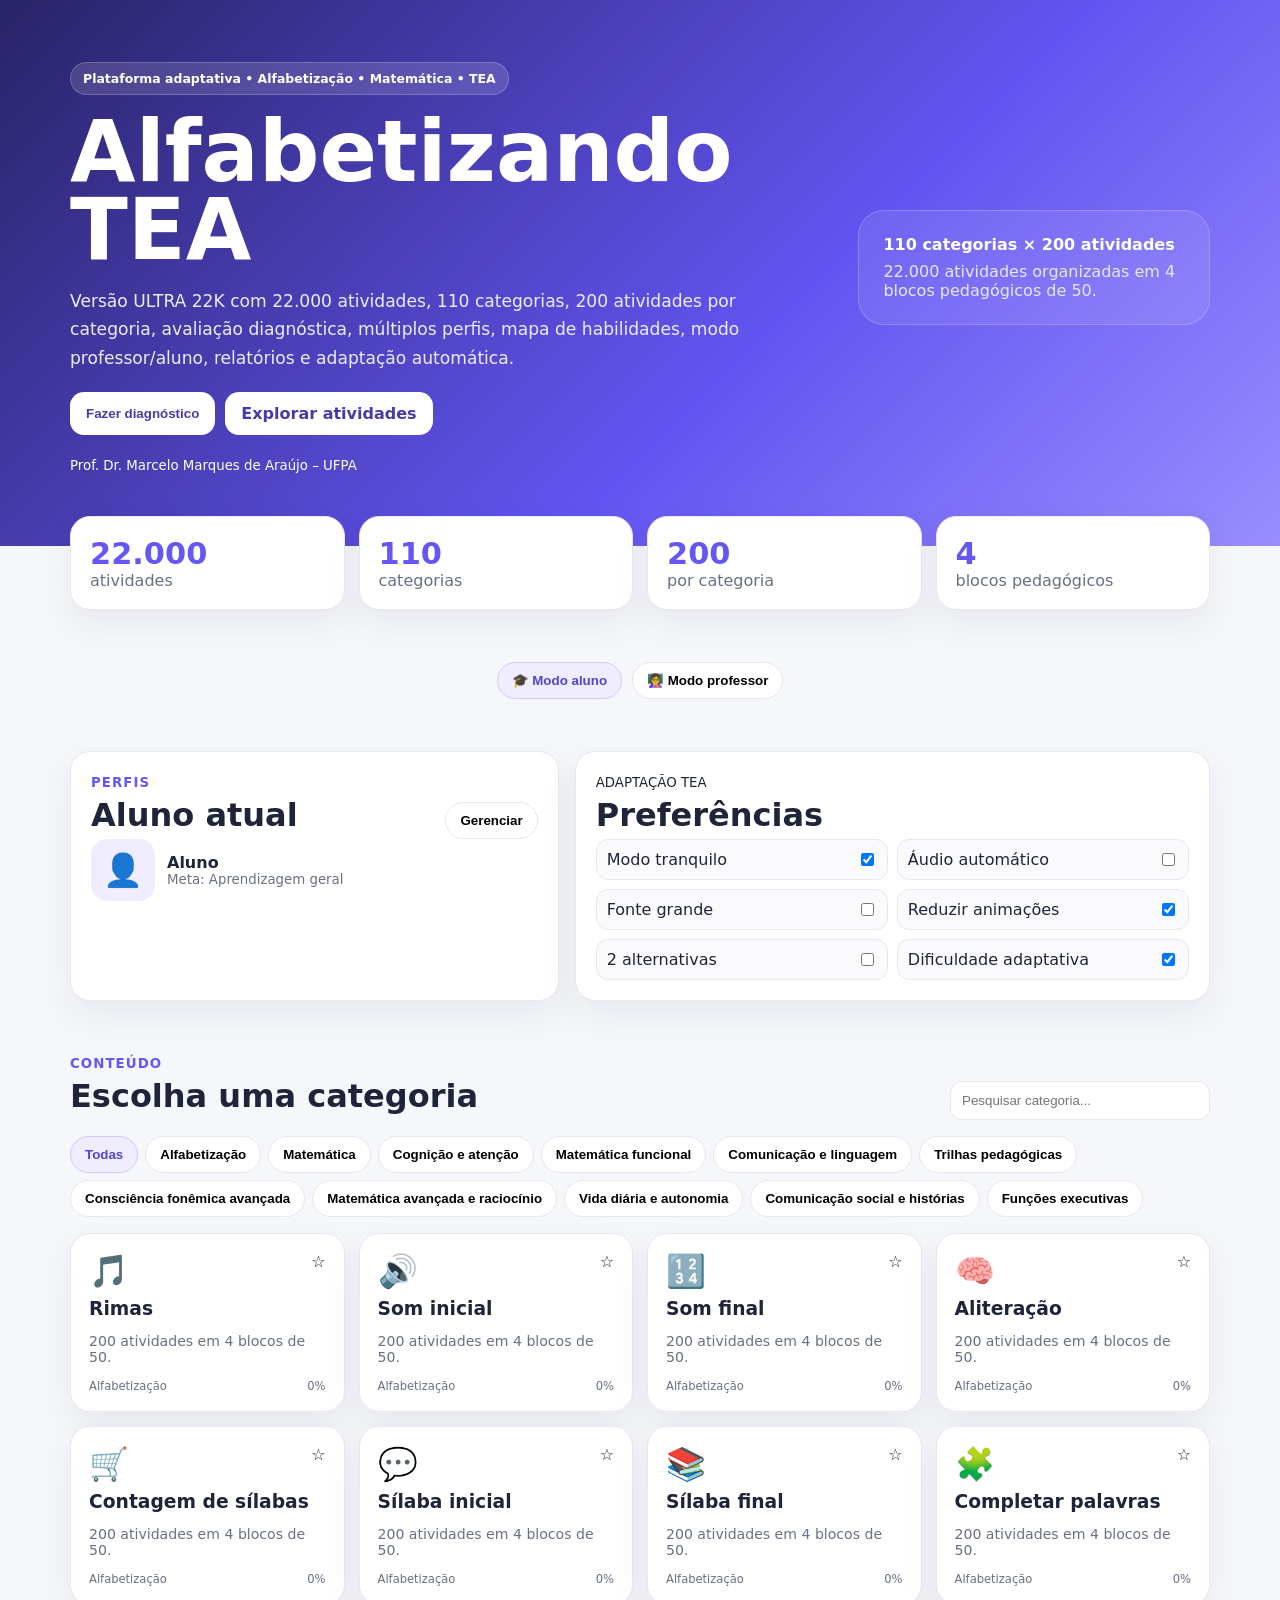
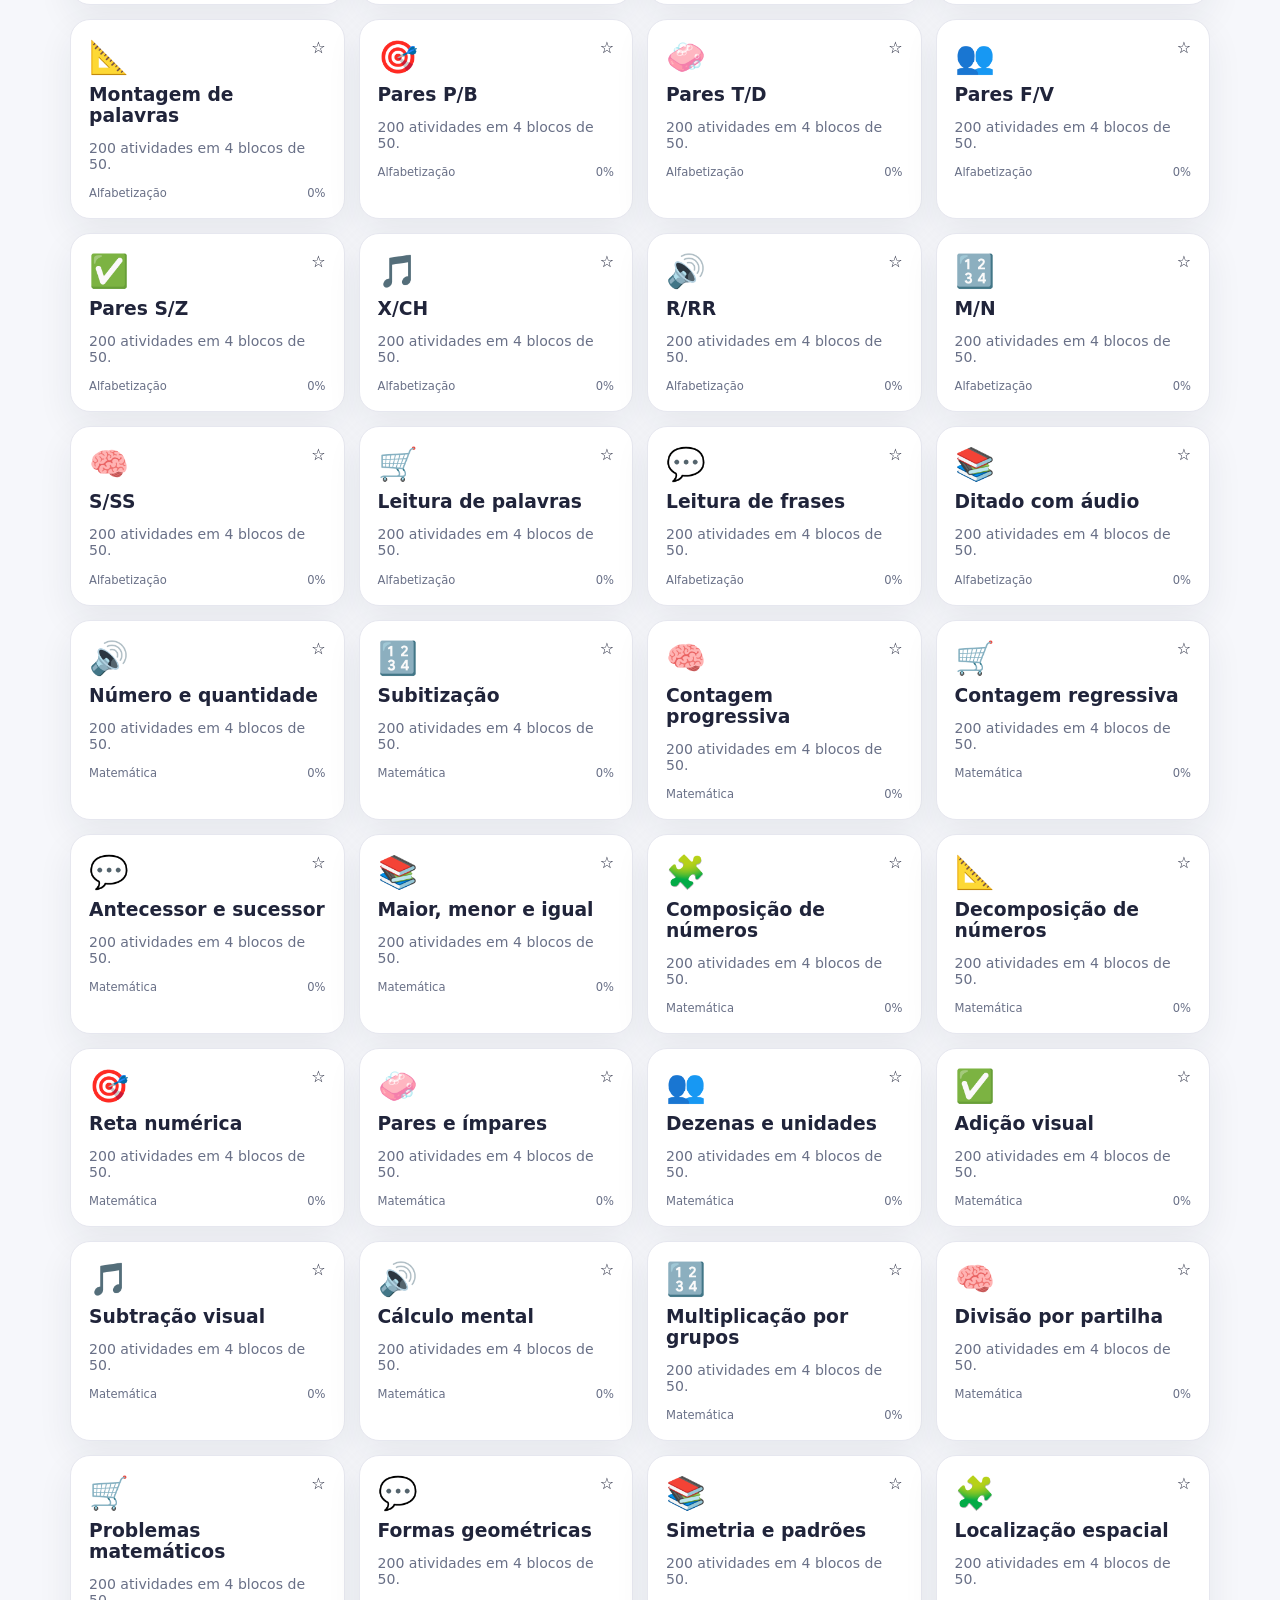
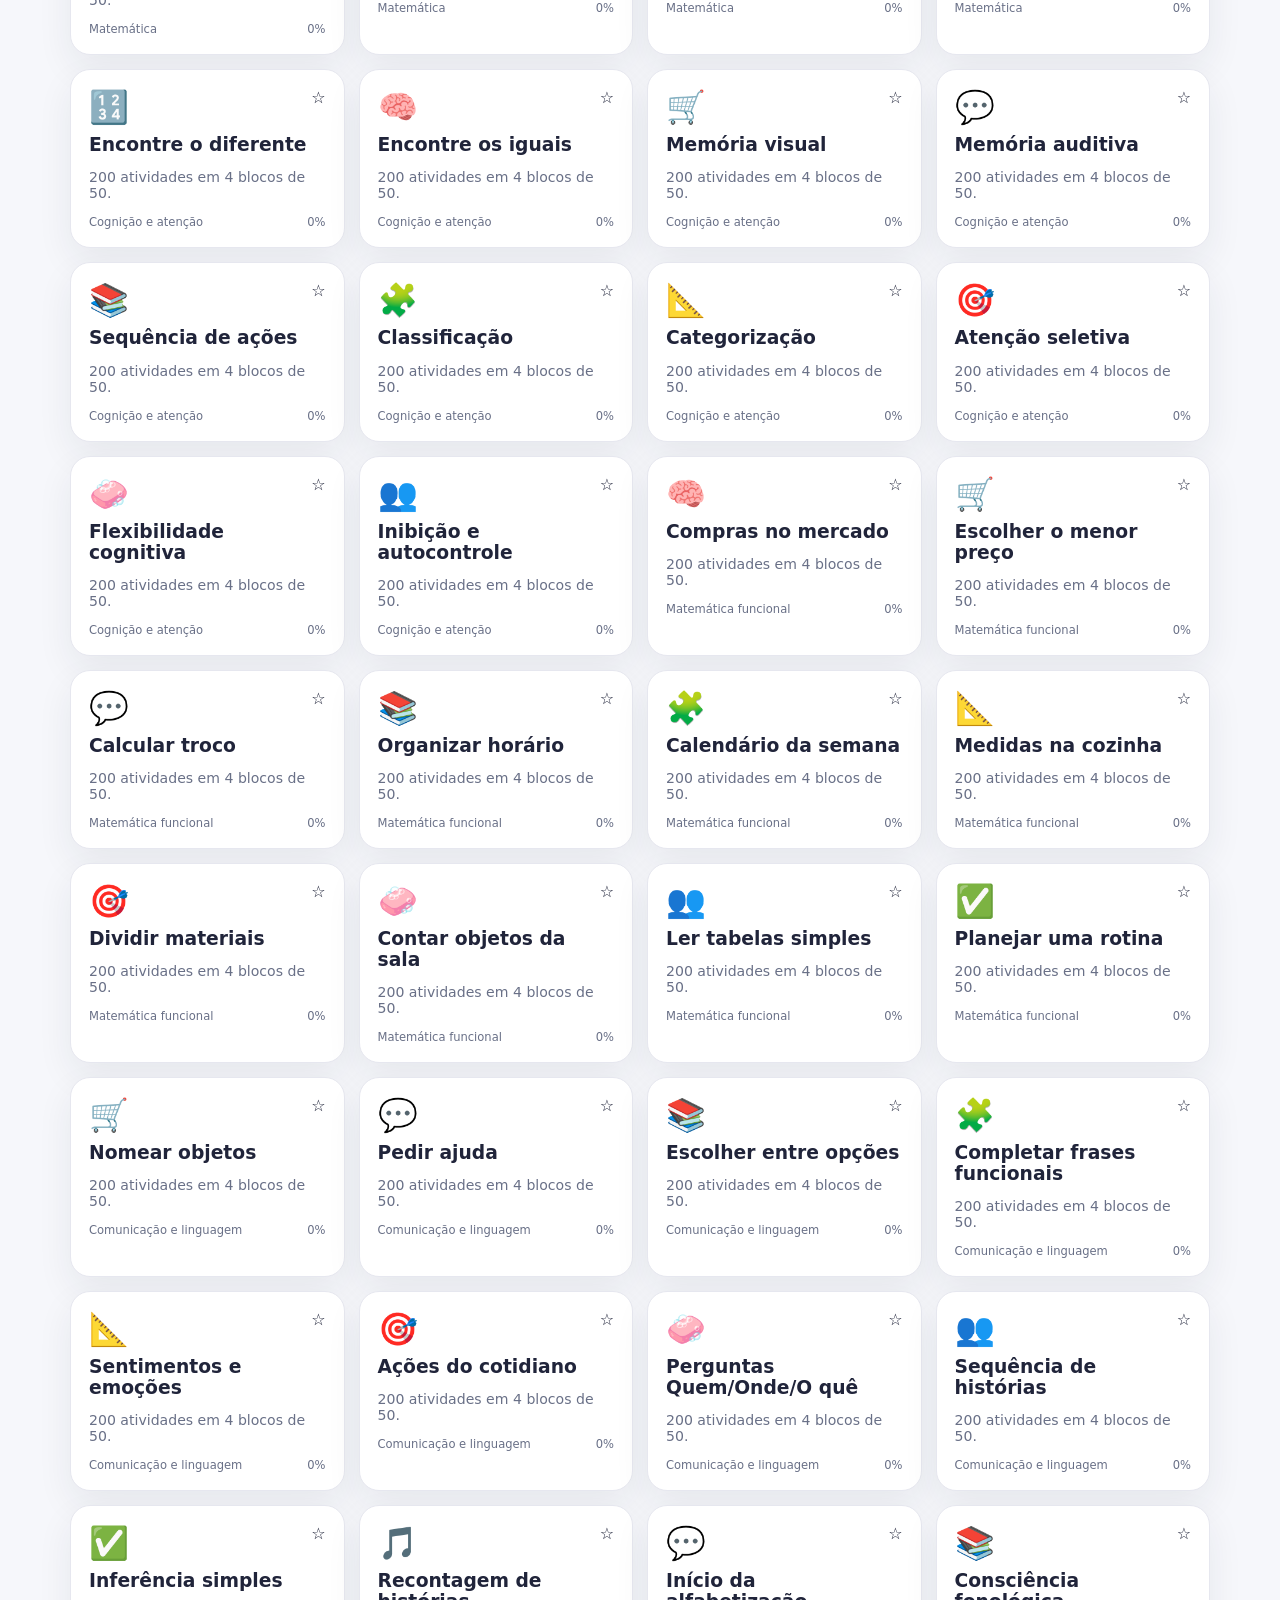
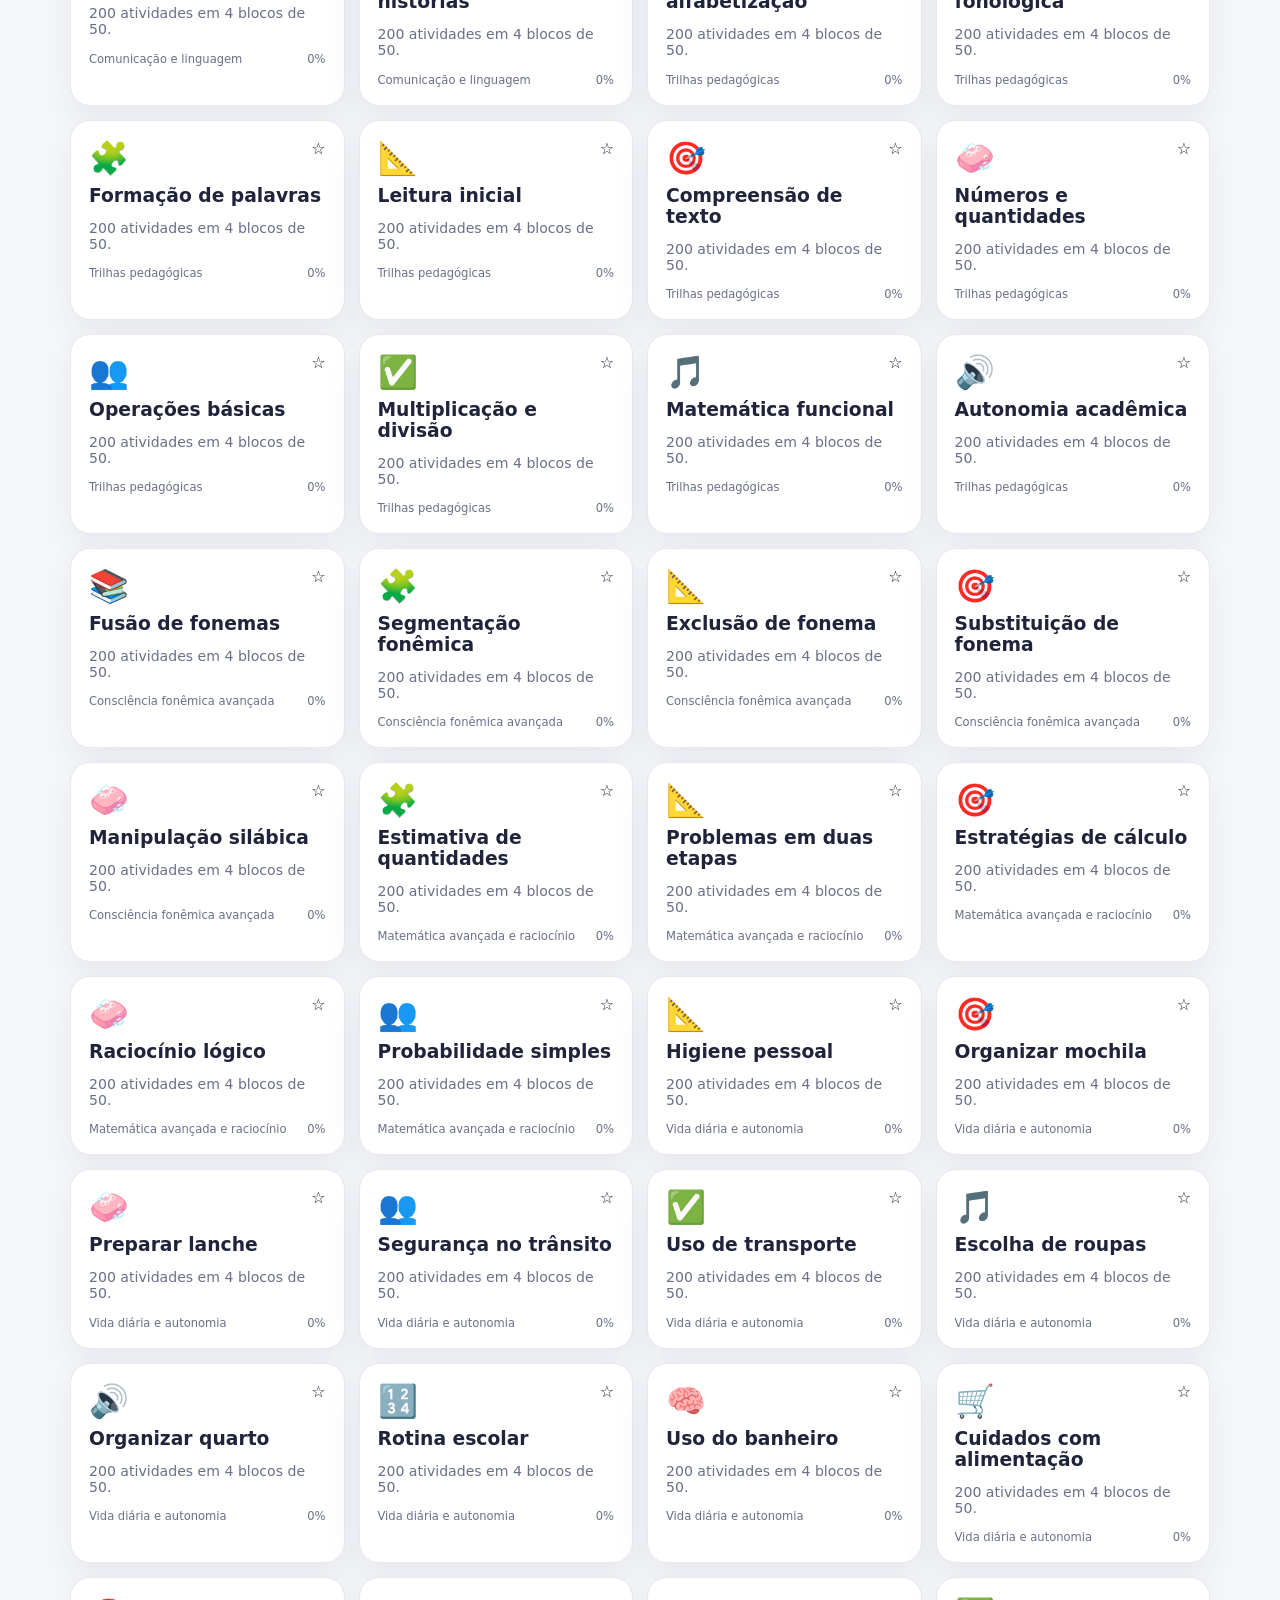
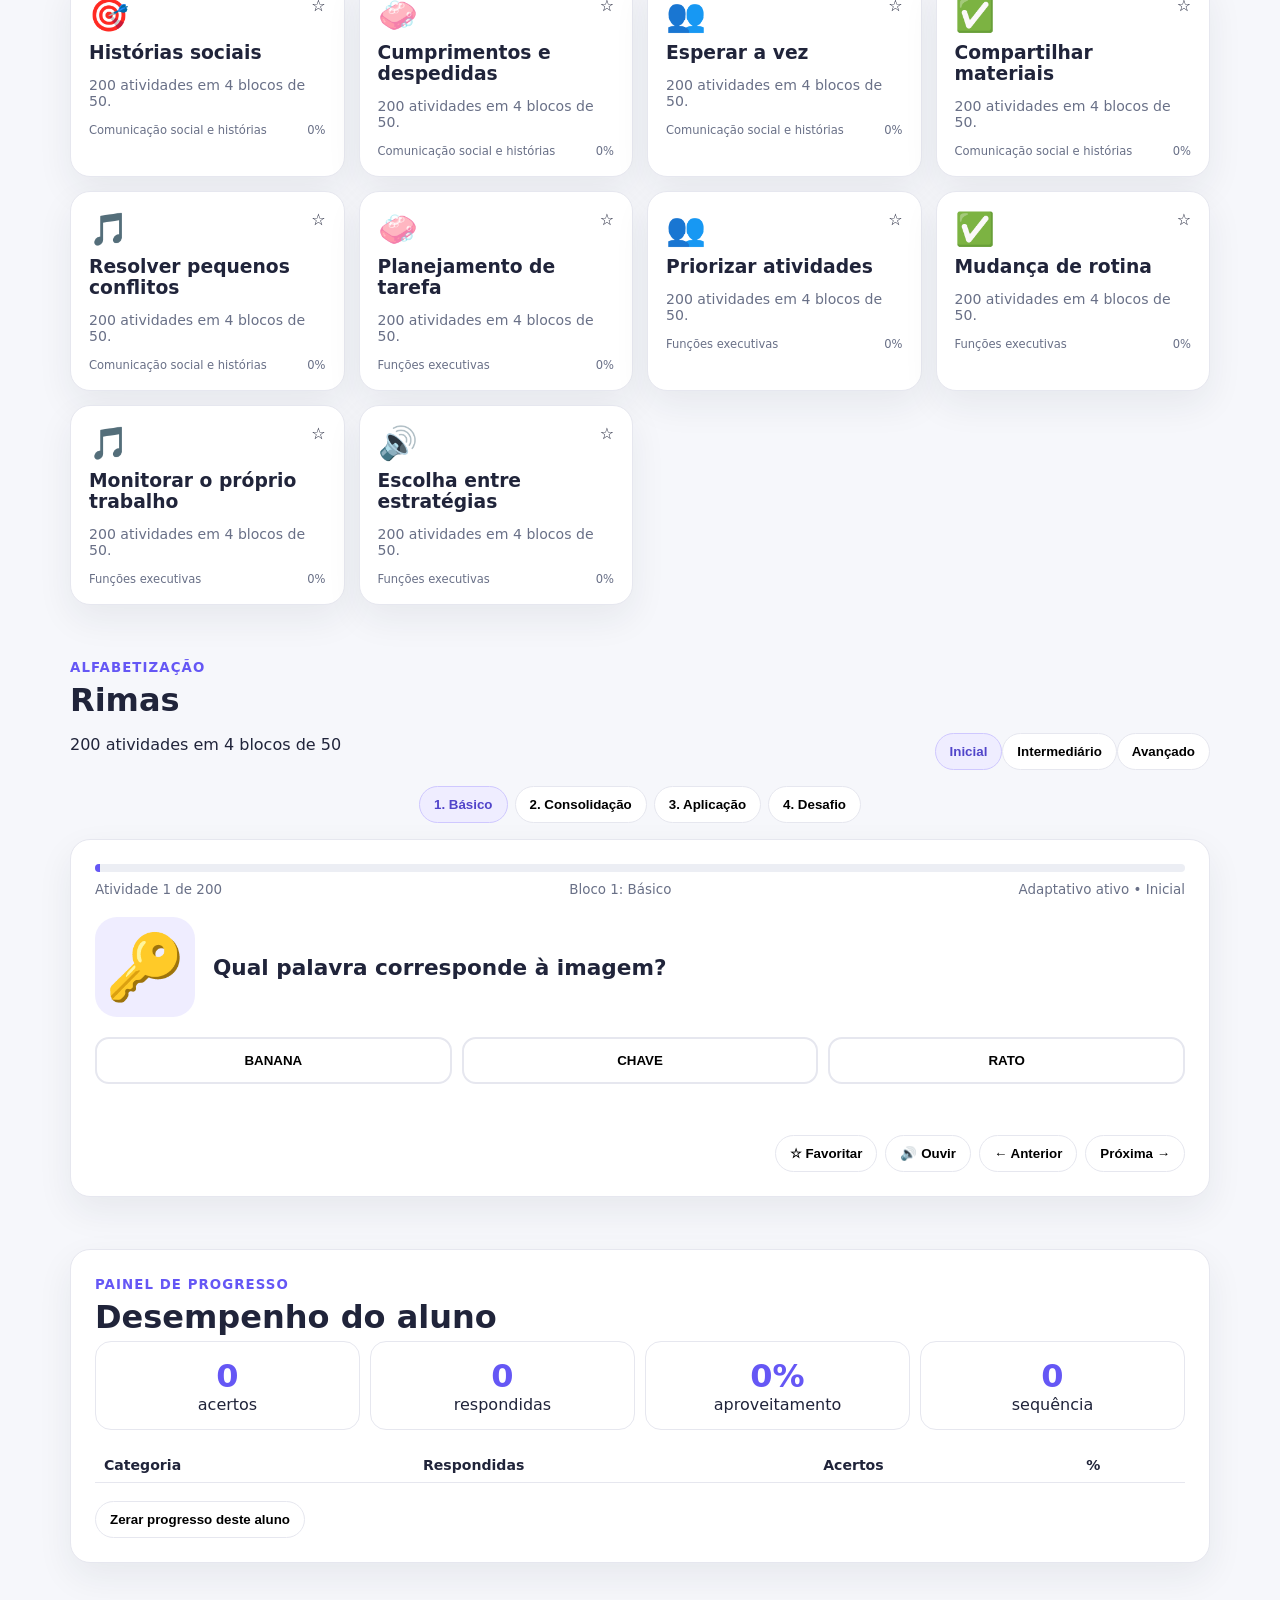
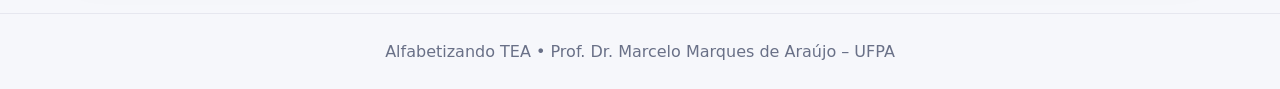
==== commit f6c29fe6: "Add files via upload" ====
--- a/index.html
+++ b/index.html
@@ -1,12 +1,14 @@
-<!doctype html><html lang="pt-BR"><head><meta charset="utf-8"><meta name="viewport" content="width=device-width,initial-scale=1"><meta name="theme-color" content="#6557f5"><title>Alfabetizando TEA ULTRA</title><link rel="manifest" href="manifest.webmanifest"><link rel="icon" href="icon.svg"><link rel="stylesheet" href="style.css"></head><body>
-<header><div class="wrap hero"><div><span class="pill">Plataforma adaptativa • Alfabetização • Matemática • TEA</span><h1>Alfabetizando TEA</h1><p>Versão ULTRA com 11.000 atividades, avaliação diagnóstica, múltiplos perfis, mapa de habilidades, modo professor/aluno, relatórios, trilhas personalizadas e adaptação automática.</p><div class="actions"><button id="diagnosticBtn">Fazer diagnóstico</button><a href="#cats">Explorar atividades</a><button id="installBtn" hidden>Instalar aplicativo</button></div><small>Prof. Dr. Marcelo Marques de Araújo – UFPA</small></div><div class="heroCard"><b>110 categorias × 100 atividades</b><span>11.000 atividades acadêmicas, funcionais, sociais e cognitivas.</span></div></div></header>
+<!doctype html><html lang="pt-BR"><head><meta charset="utf-8"><meta name="viewport" content="width=device-width,initial-scale=1"><meta name="theme-color" content="#6557f5"><title>Alfabetizando TEA ULTRA 22K</title><link rel="manifest" href="manifest.webmanifest"><link rel="icon" href="icon.svg"><link rel="stylesheet" href="style.css"></head><body>
+<header><div class="wrap hero"><div><span class="pill">Plataforma adaptativa • Alfabetização • Matemática • TEA</span><h1>Alfabetizando TEA</h1><p>Versão ULTRA 22K com 22.000 atividades, 110 categorias, 200 atividades por categoria, avaliação diagnóstica, múltiplos perfis, mapa de habilidades, modo professor/aluno, relatórios e adaptação automática.</p><div class="actions"><button id="diagnosticBtn">Fazer diagnóstico</button><a href="#cats">Explorar atividades</a><button id="installBtn" hidden>Instalar aplicativo</button></div><small>Prof. Dr. Marcelo Marques de Araújo – UFPA</small></div><div class="heroCard"><b>110 categorias × 200 atividades</b><span>22.000 atividades organizadas em 4 blocos pedagógicos de 50.</span></div></div></header>
 <main class="wrap">
-<section class="stats"><article><b>11.000</b><span>atividades</span></article><article><b>110</b><span>categorias</span></article><article><b>100</b><span>por categoria</span></article><article><b>2</b><span>modos de uso</span></article></section>
+<section class="stats"><article><b>22.000</b><span>atividades</span></article><article><b>110</b><span>categorias</span></article><article><b>200</b><span>por categoria</span></article><article><b>4</b><span>blocos pedagógicos</span></article></section>
 <section class="mode"><button data-mode="student" class="active">🎓 Modo aluno</button><button data-mode="teacher">👩‍🏫 Modo professor</button></section>
 <section class="panels"><article><div class="head"><div><small>PERFIS</small><h2>Aluno atual</h2></div><button id="profilesBtn">Gerenciar</button></div><div class="profile"><span>👤</span><div><b id="studentName">Aluno</b><small id="studentGoal">Meta: aprendizagem geral</small></div></div></article><article><small>ADAPTAÇÃO TEA</small><h2>Preferências</h2><div class="settings"><label>Modo tranquilo <input id="calmMode" type="checkbox" checked></label><label>Áudio automático <input id="autoVoice" type="checkbox"></label><label>Fonte grande <input id="largeText" type="checkbox"></label><label>Reduzir animações <input id="reduceMotion" type="checkbox" checked></label><label>2 alternativas <input id="twoChoices" type="checkbox"></label><label>Dificuldade adaptativa <input id="adaptive" type="checkbox" checked></label></div></article></section>
 <section id="teacherPanel" class="teacher" hidden><div class="head"><div><small>ÁREA PROFISSIONAL</small><h2>Painel do professor</h2></div><button id="printBtn">🖨️ Imprimir relatório</button></div><div class="teachergrid"><article><h3>Mapa de habilidades</h3><div id="skillMap"></div></article><article><h3>Trilha personalizada</h3><div id="favorites"></div></article><article><h3>Recomendação</h3><div id="recommendation">Realize algumas atividades.</div></article></div></section>
 <section id="cats"><div class="head"><div><small>CONTEÚDO</small><h2>Escolha uma categoria</h2></div><input id="search" placeholder="Pesquisar categoria..."></div><div id="filters" class="filters"></div><div id="cards" class="cards"></div></section>
-<section id="practice"><div class="head"><div><small id="groupNow">ALFABETIZAÇÃO</small><h2 id="catNow">Rimas</h2><p id="skillNow">100 atividades graduadas</p></div><div class="levels"><button data-level="Inicial" class="active">Inicial</button><button data-level="Intermediário">Intermediário</button><button data-level="Avançado">Avançado</button></div></div><div class="activity"><div class="bar"><i id="bar"></i></div><div class="meta"><span id="counter">Atividade 1 de 100</span><span id="adaptiveLabel">Adaptativo ativo</span></div><div class="prompt"><div id="emoji">🎵</div><h3 id="question"></h3></div><div id="answers"></div><div id="feedback"></div><div class="nav"><button id="favBtn">☆ Favoritar</button><button id="speakBtn">🔊 Ouvir</button><button id="prevBtn">← Anterior</button><button id="nextBtn">Próxima →</button></div></div></section>
+<section id="practice"><div class="head"><div><small id="groupNow">ALFABETIZAÇÃO</small><h2 id="catNow">Rimas</h2><p id="skillNow">200 atividades em 4 blocos de 50</p></div><div class="levels"><button data-level="Inicial" class="active">Inicial</button><button data-level="Intermediário">Intermediário</button><button data-level="Avançado">Avançado</button></div></div>
+<div class="blocks"><button data-block="0" class="active">1. Básico</button><button data-block="1">2. Consolidação</button><button data-block="2">3. Aplicação</button><button data-block="3">4. Desafio</button></div>
+<div class="activity"><div class="bar"><i id="bar"></i></div><div class="meta"><span id="counter">Atividade 1 de 200</span><span id="blockLabel">Bloco 1: Básico</span><span id="adaptiveLabel">Adaptativo ativo</span></div><div class="prompt"><div id="emoji">🎵</div><h3 id="question"></h3></div><div id="answers"></div><div id="feedback"></div><div class="nav"><button id="favBtn">☆ Favoritar</button><button id="speakBtn">🔊 Ouvir</button><button id="prevBtn">← Anterior</button><button id="nextBtn">Próxima →</button></div></div></section>
 <section class="dashboard"><div class="head"><div><small>PAINEL DE PROGRESSO</small><h2>Desempenho do aluno</h2></div></div><div class="dash"><article><b id="hits">0</b><span>acertos</span></article><article><b id="done">0</b><span>respondidas</span></article><article><b id="rate">0%</b><span>aproveitamento</span></article><article><b id="streak">0</b><span>sequência</span></article></div><div class="tablewrap"><table><thead><tr><th>Categoria</th><th>Respondidas</th><th>Acertos</th><th>%</th></tr></thead><tbody id="progressBody"></tbody></table></div><button id="resetBtn">Zerar progresso deste aluno</button></section>
 </main>
 <div id="profilesModal" class="modal" hidden><div class="modalCard"><button class="close" id="closeProfiles">×</button><h2>Gerenciar perfis</h2><div id="profilesList"></div><hr><input id="newName" placeholder="Nome ou apelido"><select id="newGoal"><option>Alfabetização</option><option>Matemática</option><option>Comunicação</option><option>Cognição e atenção</option><option>Autonomia</option><option>Aprendizagem geral</option></select><button id="addProfile">Adicionar perfil</button></div></div>
--- a/style.css
+++ b/style.css
@@ -1 +1 @@
-*{box-sizing:border-box}html{scroll-behavior:smooth}:root{--p:#6557f5;--soft:#efedff;--ink:#20243a;--muted:#697087;--line:#e6e7ef}body{margin:0;background:#f6f7fb;color:var(--ink);font-family:Inter,system-ui,Arial,sans-serif}body.big{font-size:18px}body.reduced *{animation:none!important;transition:none!important}.wrap{max-width:1180px;margin:auto;padding:0 20px}header{background:linear-gradient(135deg,#292367,#6254f1 60%,#998dff);color:white;padding:62px 0 72px}.hero{display:grid;grid-template-columns:1.5fr .7fr;gap:35px;align-items:center}.pill{display:inline-block;background:#ffffff22;border:1px solid #ffffff33;border-radius:999px;padding:8px 12px;font-size:.78rem;font-weight:800}.hero h1{font-size:clamp(3rem,8vw,5.3rem);line-height:.92;margin:18px 0}.hero p{font-size:1.07rem;line-height:1.65;max-width:780px;color:#eeebff}.actions{display:flex;gap:10px;flex-wrap:wrap;margin:20px 0}.actions button,.actions a{background:white;color:#473ba9;border:0;border-radius:14px;padding:12px 16px;font-weight:800;text-decoration:none;cursor:pointer}.heroCard{background:#ffffff18;border:1px solid #ffffff30;border-radius:26px;padding:24px}.heroCard b,.heroCard span{display:block}.heroCard span{margin-top:8px;color:#e9e6ff}.stats{display:grid;grid-template-columns:repeat(4,1fr);gap:14px;margin-top:-30px}.stats article,.panels article,.cards article,.activity,.dashboard,.teachergrid article{background:white;border:1px solid var(--line);border-radius:20px;box-shadow:0 14px 36px #20243a12}.stats article{padding:19px}.stats b{display:block;font-size:1.9rem;color:var(--p)}.stats span,.profile small{color:var(--muted)}section{margin-top:52px}.mode{display:flex;justify-content:center;gap:10px}.mode button,.filters button,.levels button,.head button,.nav button,#resetBtn,#addProfile,#diagNext{border:1px solid var(--line);background:white;border-radius:999px;padding:10px 14px;cursor:pointer;font-weight:800}.mode .active,.filters .active,.levels .active{background:var(--soft);color:#5145ca;border-color:#cfc8ff}.panels{display:grid;grid-template-columns:1fr 1.3fr;gap:16px}.panels article{padding:20px}.head{display:flex;justify-content:space-between;align-items:end;gap:14px}.head small,.teacher small,#cats small,#practice small,.dashboard small{color:var(--p);font-weight:900;letter-spacing:.08em}h2{font-size:2rem;margin:5px 0}.profile{display:flex;gap:12px;align-items:center}.profile>span{font-size:2rem;background:var(--soft);padding:12px;border-radius:16px}.profile b,.profile small{display:block}.settings{display:grid;grid-template-columns:1fr 1fr;gap:9px}.settings label{display:flex;justify-content:space-between;border:1px solid var(--line);background:#fafafd;border-radius:12px;padding:10px}.teacher{background:var(--soft);border:1px solid #d9d4ff;border-radius:26px;padding:22px}.teachergrid{display:grid;grid-template-columns:1.2fr 1fr 1fr;gap:12px}.teachergrid article{padding:15px}.skillchip{padding:8px;border-radius:10px;margin:5px 0;background:#f7f7fb;font-size:.8rem;font-weight:800}.skillchip.ok{background:#ecfaf4;color:#147b57}.skillchip.mid{background:#fff7e8;color:#9c6800}.skillchip.low{background:#fff0f2;color:#a63247}.favchip{display:inline-block;background:var(--soft);color:#5145ca;padding:7px 9px;border-radius:999px;margin:4px;font-size:.78rem}.filters{display:flex;gap:7px;flex-wrap:wrap;margin:16px 0}.head input{padding:11px;border:1px solid var(--line);border-radius:12px;min-width:260px}.cards{display:grid;grid-template-columns:repeat(4,1fr);gap:14px}.cards article{padding:18px;cursor:pointer}.cards .icon{font-size:2rem}.cards h3{margin:8px 0}.cards p{color:var(--muted);font-size:.88rem}.cards .foot{display:flex;justify-content:space-between;font-size:.72rem;color:var(--muted)}.activity{padding:24px}.bar{height:8px;background:#eceef4;border-radius:999px;overflow:hidden}.bar i{display:block;height:100%;background:var(--p);width:1%}.meta{display:flex;justify-content:space-between;color:var(--muted);font-size:.84rem;margin:10px 0 20px}.prompt{display:flex;align-items:center;gap:18px}.prompt>div{font-size:4rem;background:var(--soft);border-radius:22px;width:100px;height:100px;display:grid;place-items:center}.prompt h3{font-size:1.35rem}.options{display:grid;grid-template-columns:repeat(3,1fr);gap:10px;margin-top:20px}.options.two{grid-template-columns:repeat(2,1fr)}.option,.piece{border:2px solid var(--line);background:white;border-radius:14px;padding:14px;cursor:pointer;font-weight:800}.option.correct{background:#effaf5;border-color:#61c49c;color:#0f8057}.option.wrong{background:#fff2f4;border-color:#e7a2ad;color:#a63247}.built{margin-top:18px;border:2px dashed #c8c2ef;background:#faf9ff;border-radius:14px;padding:14px;min-height:54px}.pieces{display:flex;gap:8px;flex-wrap:wrap;margin-top:12px}#feedback{min-height:28px;margin-top:13px;font-weight:800}.nav{display:flex;gap:8px;justify-content:flex-end;margin-top:10px;flex-wrap:wrap}.dashboard{padding:24px}.dash{display:grid;grid-template-columns:repeat(4,1fr);gap:10px}.dash article{background:white;border:1px solid var(--line);border-radius:16px;padding:15px;text-align:center}.dash b{display:block;font-size:2rem;color:var(--p)}.tablewrap{overflow:auto;margin:18px 0}table{width:100%;border-collapse:collapse}th,td{padding:9px;border-bottom:1px solid var(--line);text-align:left;font-size:.88rem}.modal{position:fixed;inset:0;background:#11182788;display:grid;place-items:center;padding:20px;z-index:50}.modal[hidden]{display:none}.modalCard{background:white;border-radius:22px;padding:22px;width:min(680px,100%);max-height:90vh;overflow:auto}.close{float:right;border:0;background:none;font-size:1.8rem;cursor:pointer}.modalCard input,.modalCard select{width:100%;padding:11px;border:1px solid var(--line);border-radius:11px;margin:7px 0}.profrow{display:flex;justify-content:space-between;align-items:center;border:1px solid var(--line);border-radius:12px;padding:9px;margin:7px 0}.diagopt{display:block;width:100%;padding:10px;border:1px solid var(--line);border-radius:11px;background:white;margin:7px 0;text-align:left;cursor:pointer}footer{text-align:center;color:var(--muted);padding:28px;border-top:1px solid var(--line);margin-top:50px}@media(max-width:950px){.hero,.panels,.teachergrid{grid-template-columns:1fr}.cards{grid-template-columns:repeat(3,1fr)}}@media(max-width:700px){.stats{grid-template-columns:1fr 1fr}.cards{grid-template-columns:1fr 1fr}.settings{grid-template-columns:1fr}.head{align-items:stretch;flex-direction:column}.head input{min-width:0}.options,.options.two{grid-template-columns:1fr}.dash{grid-template-columns:1fr 1fr}.nav{flex-direction:column}.nav button{width:100%}}@media(max-width:500px){.cards{grid-template-columns:1fr}}@media print{header,.mode,.panels,#cats,#practice,#resetBtn,footer{display:none!important}.teacher,.dashboard{display:block!important;box-shadow:none;border:0}}+*{box-sizing:border-box}html{scroll-behavior:smooth}:root{--p:#6557f5;--soft:#efedff;--ink:#20243a;--muted:#697087;--line:#e6e7ef}body{margin:0;background:#f6f7fb;color:var(--ink);font-family:Inter,system-ui,Arial,sans-serif}body.big{font-size:18px}body.reduced *{animation:none!important;transition:none!important}.wrap{max-width:1180px;margin:auto;padding:0 20px}header{background:linear-gradient(135deg,#292367,#6254f1 60%,#998dff);color:white;padding:62px 0 72px}.hero{display:grid;grid-template-columns:1.5fr .7fr;gap:35px;align-items:center}.pill{display:inline-block;background:#ffffff22;border:1px solid #ffffff33;border-radius:999px;padding:8px 12px;font-size:.78rem;font-weight:800}.hero h1{font-size:clamp(3rem,8vw,5.3rem);line-height:.92;margin:18px 0}.hero p{font-size:1.07rem;line-height:1.65;max-width:780px;color:#eeebff}.actions{display:flex;gap:10px;flex-wrap:wrap;margin:20px 0}.actions button,.actions a{background:white;color:#473ba9;border:0;border-radius:14px;padding:12px 16px;font-weight:800;text-decoration:none;cursor:pointer}.heroCard{background:#ffffff18;border:1px solid #ffffff30;border-radius:26px;padding:24px}.heroCard b,.heroCard span{display:block}.heroCard span{margin-top:8px;color:#e9e6ff}.stats{display:grid;grid-template-columns:repeat(4,1fr);gap:14px;margin-top:-30px}.stats article,.panels article,.cards article,.activity,.dashboard,.teachergrid article{background:white;border:1px solid var(--line);border-radius:20px;box-shadow:0 14px 36px #20243a12}.stats article{padding:19px}.stats b{display:block;font-size:1.9rem;color:var(--p)}.stats span,.profile small{color:var(--muted)}section{margin-top:52px}.mode{display:flex;justify-content:center;gap:10px}.mode button,.filters button,.levels button,.blocks button,.head button,.nav button,#resetBtn,#addProfile,#diagNext{border:1px solid var(--line);background:white;border-radius:999px;padding:10px 14px;cursor:pointer;font-weight:800}.mode .active,.filters .active,.levels .active,.blocks .active{background:var(--soft);color:#5145ca;border-color:#cfc8ff}.panels{display:grid;grid-template-columns:1fr 1.3fr;gap:16px}.panels article{padding:20px}.head{display:flex;justify-content:space-between;align-items:end;gap:14px}.head small,.teacher small,#cats small,#practice small,.dashboard small{color:var(--p);font-weight:900;letter-spacing:.08em}h2{font-size:2rem;margin:5px 0}.profile{display:flex;gap:12px;align-items:center}.profile>span{font-size:2rem;background:var(--soft);padding:12px;border-radius:16px}.profile b,.profile small{display:block}.settings{display:grid;grid-template-columns:1fr 1fr;gap:9px}.settings label{display:flex;justify-content:space-between;border:1px solid var(--line);background:#fafafd;border-radius:12px;padding:10px}.teacher{background:var(--soft);border:1px solid #d9d4ff;border-radius:26px;padding:22px}.teachergrid{display:grid;grid-template-columns:1.2fr 1fr 1fr;gap:12px}.teachergrid article{padding:15px}.skillchip{padding:8px;border-radius:10px;margin:5px 0;background:#f7f7fb;font-size:.8rem;font-weight:800}.skillchip.ok{background:#ecfaf4;color:#147b57}.skillchip.mid{background:#fff7e8;color:#9c6800}.skillchip.low{background:#fff0f2;color:#a63247}.favchip{display:inline-block;background:var(--soft);color:#5145ca;padding:7px 9px;border-radius:999px;margin:4px;font-size:.78rem}.filters,.blocks{display:flex;gap:7px;flex-wrap:wrap;margin:16px 0}.blocks{justify-content:center}.head input{padding:11px;border:1px solid var(--line);border-radius:12px;min-width:260px}.cards{display:grid;grid-template-columns:repeat(4,1fr);gap:14px}.cards article{padding:18px;cursor:pointer}.cards .icon{font-size:2rem}.cards h3{margin:8px 0}.cards p{color:var(--muted);font-size:.88rem}.cards .foot{display:flex;justify-content:space-between;font-size:.72rem;color:var(--muted)}.activity{padding:24px}.bar{height:8px;background:#eceef4;border-radius:999px;overflow:hidden}.bar i{display:block;height:100%;background:var(--p);width:1%}.meta{display:flex;justify-content:space-between;gap:10px;flex-wrap:wrap;color:var(--muted);font-size:.84rem;margin:10px 0 20px}.prompt{display:flex;align-items:center;gap:18px}.prompt>div{font-size:4rem;background:var(--soft);border-radius:22px;width:100px;height:100px;display:grid;place-items:center}.prompt h3{font-size:1.35rem}.options{display:grid;grid-template-columns:repeat(3,1fr);gap:10px;margin-top:20px}.options.two{grid-template-columns:repeat(2,1fr)}.option,.piece{border:2px solid var(--line);background:white;border-radius:14px;padding:14px;cursor:pointer;font-weight:800}.option.correct{background:#effaf5;border-color:#61c49c;color:#0f8057}.option.wrong{background:#fff2f4;border-color:#e7a2ad;color:#a63247}.built{margin-top:18px;border:2px dashed #c8c2ef;background:#faf9ff;border-radius:14px;padding:14px;min-height:54px}.pieces{display:flex;gap:8px;flex-wrap:wrap;margin-top:12px}#feedback{min-height:28px;margin-top:13px;font-weight:800}.nav{display:flex;gap:8px;justify-content:flex-end;margin-top:10px;flex-wrap:wrap}.dashboard{padding:24px}.dash{display:grid;grid-template-columns:repeat(4,1fr);gap:10px}.dash article{background:white;border:1px solid var(--line);border-radius:16px;padding:15px;text-align:center}.dash b{display:block;font-size:2rem;color:var(--p)}.tablewrap{overflow:auto;margin:18px 0}table{width:100%;border-collapse:collapse}th,td{padding:9px;border-bottom:1px solid var(--line);text-align:left;font-size:.88rem}.modal{position:fixed;inset:0;background:#11182788;display:grid;place-items:center;padding:20px;z-index:50}.modal[hidden]{display:none}.modalCard{background:white;border-radius:22px;padding:22px;width:min(680px,100%);max-height:90vh;overflow:auto}.close{float:right;border:0;background:none;font-size:1.8rem;cursor:pointer}.modalCard input,.modalCard select{width:100%;padding:11px;border:1px solid var(--line);border-radius:11px;margin:7px 0}.profrow{display:flex;justify-content:space-between;align-items:center;border:1px solid var(--line);border-radius:12px;padding:9px;margin:7px 0}.diagopt{display:block;width:100%;padding:10px;border:1px solid var(--line);border-radius:11px;background:white;margin:7px 0;text-align:left;cursor:pointer}footer{text-align:center;color:var(--muted);padding:28px;border-top:1px solid var(--line);margin-top:50px}@media(max-width:950px){.hero,.panels,.teachergrid{grid-template-columns:1fr}.cards{grid-template-columns:repeat(3,1fr)}}@media(max-width:700px){.stats{grid-template-columns:1fr 1fr}.cards{grid-template-columns:1fr 1fr}.settings{grid-template-columns:1fr}.head{align-items:stretch;flex-direction:column}.head input{min-width:0}.options,.options.two{grid-template-columns:1fr}.dash{grid-template-columns:1fr 1fr}.nav{flex-direction:column}.nav button{width:100%}}@media(max-width:500px){.cards{grid-template-columns:1fr}}@media print{header,.mode,.panels,#cats,#practice,#resetBtn,footer{display:none!important}.teacher,.dashboard{display:block!important;box-shadow:none;border:0}}
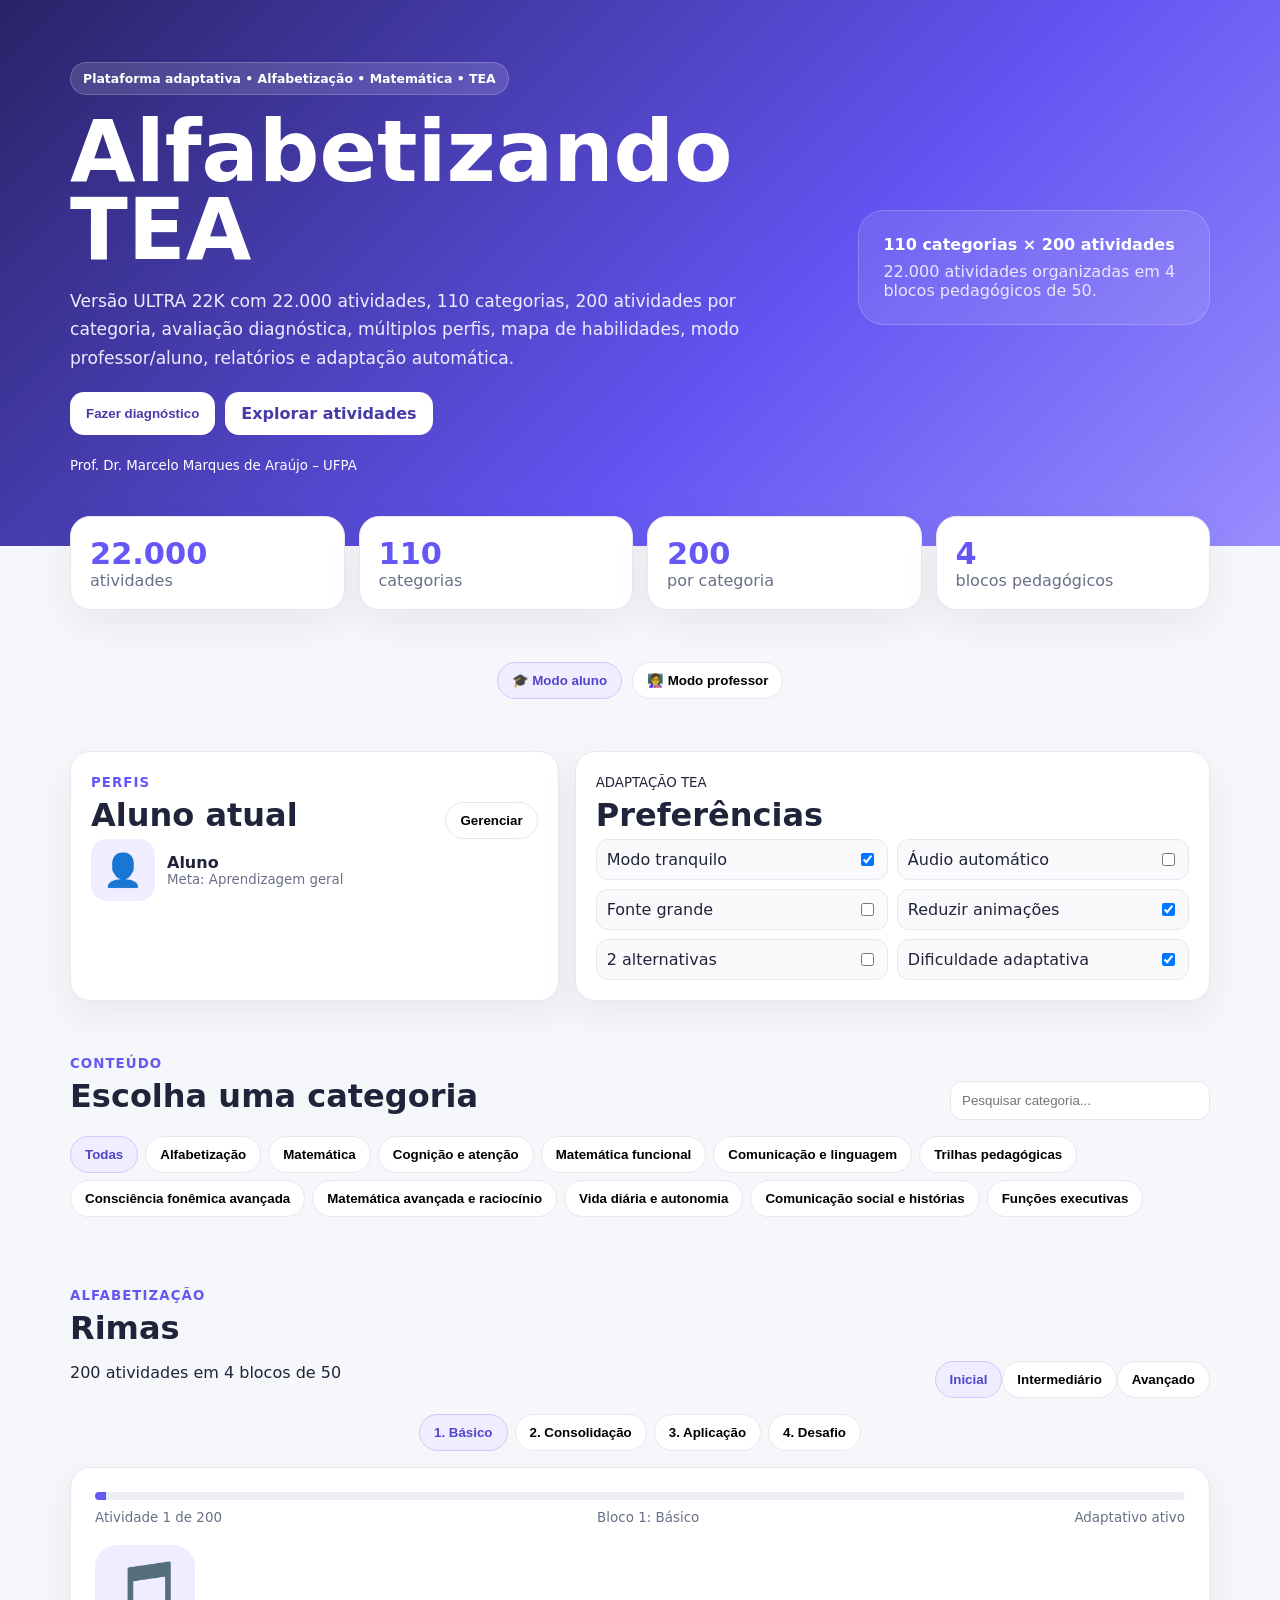
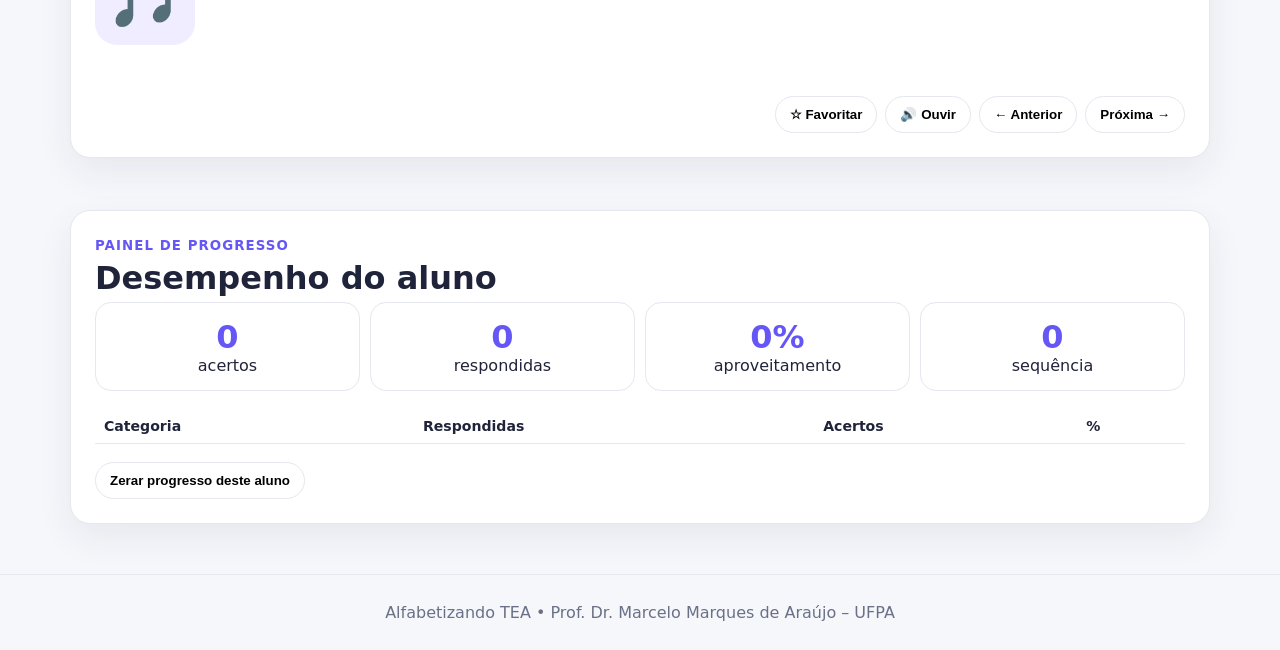
==== commit 1206189a: "Add files via upload" ====
--- a/index.html
+++ b/index.html
@@ -4,7 +4,30 @@
 <section class="stats"><article><b>22.000</b><span>atividades</span></article><article><b>110</b><span>categorias</span></article><article><b>200</b><span>por categoria</span></article><article><b>4</b><span>blocos pedagógicos</span></article></section>
 <section class="mode"><button data-mode="student" class="active">🎓 Modo aluno</button><button data-mode="teacher">👩‍🏫 Modo professor</button></section>
 <section class="panels"><article><div class="head"><div><small>PERFIS</small><h2>Aluno atual</h2></div><button id="profilesBtn">Gerenciar</button></div><div class="profile"><span>👤</span><div><b id="studentName">Aluno</b><small id="studentGoal">Meta: aprendizagem geral</small></div></div></article><article><small>ADAPTAÇÃO TEA</small><h2>Preferências</h2><div class="settings"><label>Modo tranquilo <input id="calmMode" type="checkbox" checked></label><label>Áudio automático <input id="autoVoice" type="checkbox"></label><label>Fonte grande <input id="largeText" type="checkbox"></label><label>Reduzir animações <input id="reduceMotion" type="checkbox" checked></label><label>2 alternativas <input id="twoChoices" type="checkbox"></label><label>Dificuldade adaptativa <input id="adaptive" type="checkbox" checked></label></div></article></section>
-<section id="teacherPanel" class="teacher" hidden><div class="head"><div><small>ÁREA PROFISSIONAL</small><h2>Painel do professor</h2></div><button id="printBtn">🖨️ Imprimir relatório</button></div><div class="teachergrid"><article><h3>Mapa de habilidades</h3><div id="skillMap"></div></article><article><h3>Trilha personalizada</h3><div id="favorites"></div></article><article><h3>Recomendação</h3><div id="recommendation">Realize algumas atividades.</div></article></div></section>
+<section id="teacherPanel" class="teacher" hidden>
+<div class="head">
+  <div><small>ÁREA PROFISSIONAL</small><h2>Painel do professor</h2><p class="teacherIntro">Acompanhe cada aluno, identifique habilidades consolidadas, dificuldades e intervenções sugeridas.</p></div>
+  <div class="teacherActions">
+    <select id="reportPeriod"><option value="all">Todo o período</option><option value="30">Últimos 30 dias</option><option value="7">Últimos 7 dias</option></select>
+    <button id="printBtn">📄 Exportar PDF</button><button id="csvBtn">⬇️ Exportar CSV</button>
+  </div>
+</div>
+<div id="teacherReport" class="teacherReport">
+  <div class="reportHeader"><div><span class="reportKicker">RELATÓRIO PEDAGÓGICO INDIVIDUAL</span><h3 id="reportStudentName">Aluno</h3><p id="reportStudentMeta"></p></div><div class="reportDate" id="reportDate"></div></div>
+  <div class="reportSummary"><article><b id="reportAnswered">0</b><span>atividades respondidas</span></article><article><b id="reportAccuracy">0%</b><span>aproveitamento</span></article><article><b id="reportMastered">0</b><span>habilidades dominadas</span></article><article><b id="reportDeveloping">0</b><span>em desenvolvimento</span></article></div>
+  <div class="teachergrid enhanced">
+    <article><h3>Mapa de habilidades</h3><p class="teacherHint">Dominada ≥ 85%; Em desenvolvimento 60–84%; Precisa de apoio &lt; 60%.</p><div id="skillMap"></div></article>
+    <article><h3>Categorias com maior dificuldade</h3><div id="hardestCategories" class="rankList"></div></article>
+    <article><h3>Recomendações de intervenção</h3><div id="recommendation" class="interventionList">Realize algumas atividades.</div></article>
+  </div>
+  <div class="teachergrid lower">
+    <article><h3>Histórico de desempenho</h3><div id="historyChart" class="historyChart"></div><div class="historyLegend">Últimas respostas registradas</div></article>
+    <article><h3>Trilha personalizada / Favoritos</h3><div id="favorites"></div></article>
+    <article><h3>Diagnóstico inicial</h3><div id="diagnosticSummary" class="diagnosticSummary">Ainda não realizado.</div></article>
+  </div>
+  <div class="historyTableWrap"><h3>Registro recente</h3><table><thead><tr><th>Data</th><th>Categoria</th><th>Nível</th><th>Bloco</th><th>Resultado</th></tr></thead><tbody id="historyBody"></tbody></table></div>
+</div>
+</section>
 <section id="cats"><div class="head"><div><small>CONTEÚDO</small><h2>Escolha uma categoria</h2></div><input id="search" placeholder="Pesquisar categoria..."></div><div id="filters" class="filters"></div><div id="cards" class="cards"></div></section>
 <section id="practice"><div class="head"><div><small id="groupNow">ALFABETIZAÇÃO</small><h2 id="catNow">Rimas</h2><p id="skillNow">200 atividades em 4 blocos de 50</p></div><div class="levels"><button data-level="Inicial" class="active">Inicial</button><button data-level="Intermediário">Intermediário</button><button data-level="Avançado">Avançado</button></div></div>
 <div class="blocks"><button data-block="0" class="active">1. Básico</button><button data-block="1">2. Consolidação</button><button data-block="2">3. Aplicação</button><button data-block="3">4. Desafio</button></div>
--- a/style.css
+++ b/style.css
@@ -1 +1,12 @@
-*{box-sizing:border-box}html{scroll-behavior:smooth}:root{--p:#6557f5;--soft:#efedff;--ink:#20243a;--muted:#697087;--line:#e6e7ef}body{margin:0;background:#f6f7fb;color:var(--ink);font-family:Inter,system-ui,Arial,sans-serif}body.big{font-size:18px}body.reduced *{animation:none!important;transition:none!important}.wrap{max-width:1180px;margin:auto;padding:0 20px}header{background:linear-gradient(135deg,#292367,#6254f1 60%,#998dff);color:white;padding:62px 0 72px}.hero{display:grid;grid-template-columns:1.5fr .7fr;gap:35px;align-items:center}.pill{display:inline-block;background:#ffffff22;border:1px solid #ffffff33;border-radius:999px;padding:8px 12px;font-size:.78rem;font-weight:800}.hero h1{font-size:clamp(3rem,8vw,5.3rem);line-height:.92;margin:18px 0}.hero p{font-size:1.07rem;line-height:1.65;max-width:780px;color:#eeebff}.actions{display:flex;gap:10px;flex-wrap:wrap;margin:20px 0}.actions button,.actions a{background:white;color:#473ba9;border:0;border-radius:14px;padding:12px 16px;font-weight:800;text-decoration:none;cursor:pointer}.heroCard{background:#ffffff18;border:1px solid #ffffff30;border-radius:26px;padding:24px}.heroCard b,.heroCard span{display:block}.heroCard span{margin-top:8px;color:#e9e6ff}.stats{display:grid;grid-template-columns:repeat(4,1fr);gap:14px;margin-top:-30px}.stats article,.panels article,.cards article,.activity,.dashboard,.teachergrid article{background:white;border:1px solid var(--line);border-radius:20px;box-shadow:0 14px 36px #20243a12}.stats article{padding:19px}.stats b{display:block;font-size:1.9rem;color:var(--p)}.stats span,.profile small{color:var(--muted)}section{margin-top:52px}.mode{display:flex;justify-content:center;gap:10px}.mode button,.filters button,.levels button,.blocks button,.head button,.nav button,#resetBtn,#addProfile,#diagNext{border:1px solid var(--line);background:white;border-radius:999px;padding:10px 14px;cursor:pointer;font-weight:800}.mode .active,.filters .active,.levels .active,.blocks .active{background:var(--soft);color:#5145ca;border-color:#cfc8ff}.panels{display:grid;grid-template-columns:1fr 1.3fr;gap:16px}.panels article{padding:20px}.head{display:flex;justify-content:space-between;align-items:end;gap:14px}.head small,.teacher small,#cats small,#practice small,.dashboard small{color:var(--p);font-weight:900;letter-spacing:.08em}h2{font-size:2rem;margin:5px 0}.profile{display:flex;gap:12px;align-items:center}.profile>span{font-size:2rem;background:var(--soft);padding:12px;border-radius:16px}.profile b,.profile small{display:block}.settings{display:grid;grid-template-columns:1fr 1fr;gap:9px}.settings label{display:flex;justify-content:space-between;border:1px solid var(--line);background:#fafafd;border-radius:12px;padding:10px}.teacher{background:var(--soft);border:1px solid #d9d4ff;border-radius:26px;padding:22px}.teachergrid{display:grid;grid-template-columns:1.2fr 1fr 1fr;gap:12px}.teachergrid article{padding:15px}.skillchip{padding:8px;border-radius:10px;margin:5px 0;background:#f7f7fb;font-size:.8rem;font-weight:800}.skillchip.ok{background:#ecfaf4;color:#147b57}.skillchip.mid{background:#fff7e8;color:#9c6800}.skillchip.low{background:#fff0f2;color:#a63247}.favchip{display:inline-block;background:var(--soft);color:#5145ca;padding:7px 9px;border-radius:999px;margin:4px;font-size:.78rem}.filters,.blocks{display:flex;gap:7px;flex-wrap:wrap;margin:16px 0}.blocks{justify-content:center}.head input{padding:11px;border:1px solid var(--line);border-radius:12px;min-width:260px}.cards{display:grid;grid-template-columns:repeat(4,1fr);gap:14px}.cards article{padding:18px;cursor:pointer}.cards .icon{font-size:2rem}.cards h3{margin:8px 0}.cards p{color:var(--muted);font-size:.88rem}.cards .foot{display:flex;justify-content:space-between;font-size:.72rem;color:var(--muted)}.activity{padding:24px}.bar{height:8px;background:#eceef4;border-radius:999px;overflow:hidden}.bar i{display:block;height:100%;background:var(--p);width:1%}.meta{display:flex;justify-content:space-between;gap:10px;flex-wrap:wrap;color:var(--muted);font-size:.84rem;margin:10px 0 20px}.prompt{display:flex;align-items:center;gap:18px}.prompt>div{font-size:4rem;background:var(--soft);border-radius:22px;width:100px;height:100px;display:grid;place-items:center}.prompt h3{font-size:1.35rem}.options{display:grid;grid-template-columns:repeat(3,1fr);gap:10px;margin-top:20px}.options.two{grid-template-columns:repeat(2,1fr)}.option,.piece{border:2px solid var(--line);background:white;border-radius:14px;padding:14px;cursor:pointer;font-weight:800}.option.correct{background:#effaf5;border-color:#61c49c;color:#0f8057}.option.wrong{background:#fff2f4;border-color:#e7a2ad;color:#a63247}.built{margin-top:18px;border:2px dashed #c8c2ef;background:#faf9ff;border-radius:14px;padding:14px;min-height:54px}.pieces{display:flex;gap:8px;flex-wrap:wrap;margin-top:12px}#feedback{min-height:28px;margin-top:13px;font-weight:800}.nav{display:flex;gap:8px;justify-content:flex-end;margin-top:10px;flex-wrap:wrap}.dashboard{padding:24px}.dash{display:grid;grid-template-columns:repeat(4,1fr);gap:10px}.dash article{background:white;border:1px solid var(--line);border-radius:16px;padding:15px;text-align:center}.dash b{display:block;font-size:2rem;color:var(--p)}.tablewrap{overflow:auto;margin:18px 0}table{width:100%;border-collapse:collapse}th,td{padding:9px;border-bottom:1px solid var(--line);text-align:left;font-size:.88rem}.modal{position:fixed;inset:0;background:#11182788;display:grid;place-items:center;padding:20px;z-index:50}.modal[hidden]{display:none}.modalCard{background:white;border-radius:22px;padding:22px;width:min(680px,100%);max-height:90vh;overflow:auto}.close{float:right;border:0;background:none;font-size:1.8rem;cursor:pointer}.modalCard input,.modalCard select{width:100%;padding:11px;border:1px solid var(--line);border-radius:11px;margin:7px 0}.profrow{display:flex;justify-content:space-between;align-items:center;border:1px solid var(--line);border-radius:12px;padding:9px;margin:7px 0}.diagopt{display:block;width:100%;padding:10px;border:1px solid var(--line);border-radius:11px;background:white;margin:7px 0;text-align:left;cursor:pointer}footer{text-align:center;color:var(--muted);padding:28px;border-top:1px solid var(--line);margin-top:50px}@media(max-width:950px){.hero,.panels,.teachergrid{grid-template-columns:1fr}.cards{grid-template-columns:repeat(3,1fr)}}@media(max-width:700px){.stats{grid-template-columns:1fr 1fr}.cards{grid-template-columns:1fr 1fr}.settings{grid-template-columns:1fr}.head{align-items:stretch;flex-direction:column}.head input{min-width:0}.options,.options.two{grid-template-columns:1fr}.dash{grid-template-columns:1fr 1fr}.nav{flex-direction:column}.nav button{width:100%}}@media(max-width:500px){.cards{grid-template-columns:1fr}}@media print{header,.mode,.panels,#cats,#practice,#resetBtn,footer{display:none!important}.teacher,.dashboard{display:block!important;box-shadow:none;border:0}}+*{box-sizing:border-box}html{scroll-behavior:smooth}:root{--p:#6557f5;--soft:#efedff;--ink:#20243a;--muted:#697087;--line:#e6e7ef}body{margin:0;background:#f6f7fb;color:var(--ink);font-family:Inter,system-ui,Arial,sans-serif}body.big{font-size:18px}body.reduced *{animation:none!important;transition:none!important}.wrap{max-width:1180px;margin:auto;padding:0 20px}header{background:linear-gradient(135deg,#292367,#6254f1 60%,#998dff);color:white;padding:62px 0 72px}.hero{display:grid;grid-template-columns:1.5fr .7fr;gap:35px;align-items:center}.pill{display:inline-block;background:#ffffff22;border:1px solid #ffffff33;border-radius:999px;padding:8px 12px;font-size:.78rem;font-weight:800}.hero h1{font-size:clamp(3rem,8vw,5.3rem);line-height:.92;margin:18px 0}.hero p{font-size:1.07rem;line-height:1.65;max-width:780px;color:#eeebff}.actions{display:flex;gap:10px;flex-wrap:wrap;margin:20px 0}.actions button,.actions a{background:white;color:#473ba9;border:0;border-radius:14px;padding:12px 16px;font-weight:800;text-decoration:none;cursor:pointer}.heroCard{background:#ffffff18;border:1px solid #ffffff30;border-radius:26px;padding:24px}.heroCard b,.heroCard span{display:block}.heroCard span{margin-top:8px;color:#e9e6ff}.stats{display:grid;grid-template-columns:repeat(4,1fr);gap:14px;margin-top:-30px}.stats article,.panels article,.cards article,.activity,.dashboard,.teachergrid article{background:white;border:1px solid var(--line);border-radius:20px;box-shadow:0 14px 36px #20243a12}.stats article{padding:19px}.stats b{display:block;font-size:1.9rem;color:var(--p)}.stats span,.profile small{color:var(--muted)}section{margin-top:52px}.mode{display:flex;justify-content:center;gap:10px}.mode button,.filters button,.levels button,.blocks button,.head button,.nav button,#resetBtn,#addProfile,#diagNext{border:1px solid var(--line);background:white;border-radius:999px;padding:10px 14px;cursor:pointer;font-weight:800}.mode .active,.filters .active,.levels .active,.blocks .active{background:var(--soft);color:#5145ca;border-color:#cfc8ff}.panels{display:grid;grid-template-columns:1fr 1.3fr;gap:16px}.panels article{padding:20px}.head{display:flex;justify-content:space-between;align-items:end;gap:14px}.head small,.teacher small,#cats small,#practice small,.dashboard small{color:var(--p);font-weight:900;letter-spacing:.08em}h2{font-size:2rem;margin:5px 0}.profile{display:flex;gap:12px;align-items:center}.profile>span{font-size:2rem;background:var(--soft);padding:12px;border-radius:16px}.profile b,.profile small{display:block}.settings{display:grid;grid-template-columns:1fr 1fr;gap:9px}.settings label{display:flex;justify-content:space-between;border:1px solid var(--line);background:#fafafd;border-radius:12px;padding:10px}.teacher{background:var(--soft);border:1px solid #d9d4ff;border-radius:26px;padding:22px}.teachergrid{display:grid;grid-template-columns:1.2fr 1fr 1fr;gap:12px}.teachergrid article{padding:15px}.skillchip{padding:8px;border-radius:10px;margin:5px 0;background:#f7f7fb;font-size:.8rem;font-weight:800}.skillchip.ok{background:#ecfaf4;color:#147b57}.skillchip.mid{background:#fff7e8;color:#9c6800}.skillchip.low{background:#fff0f2;color:#a63247}.favchip{display:inline-block;background:var(--soft);color:#5145ca;padding:7px 9px;border-radius:999px;margin:4px;font-size:.78rem}.filters,.blocks{display:flex;gap:7px;flex-wrap:wrap;margin:16px 0}.blocks{justify-content:center}.head input{padding:11px;border:1px solid var(--line);border-radius:12px;min-width:260px}.cards{display:grid;grid-template-columns:repeat(4,1fr);gap:14px}.cards article{padding:18px;cursor:pointer}.cards .icon{font-size:2rem}.cards h3{margin:8px 0}.cards p{color:var(--muted);font-size:.88rem}.cards .foot{display:flex;justify-content:space-between;font-size:.72rem;color:var(--muted)}.activity{padding:24px}.bar{height:8px;background:#eceef4;border-radius:999px;overflow:hidden}.bar i{display:block;height:100%;background:var(--p);width:1%}.meta{display:flex;justify-content:space-between;gap:10px;flex-wrap:wrap;color:var(--muted);font-size:.84rem;margin:10px 0 20px}.prompt{display:flex;align-items:center;gap:18px}.prompt>div{font-size:4rem;background:var(--soft);border-radius:22px;width:100px;height:100px;display:grid;place-items:center}.prompt h3{font-size:1.35rem}.options{display:grid;grid-template-columns:repeat(3,1fr);gap:10px;margin-top:20px}.options.two{grid-template-columns:repeat(2,1fr)}.option,.piece{border:2px solid var(--line);background:white;border-radius:14px;padding:14px;cursor:pointer;font-weight:800}.option.correct{background:#effaf5;border-color:#61c49c;color:#0f8057}.option.wrong{background:#fff2f4;border-color:#e7a2ad;color:#a63247}.built{margin-top:18px;border:2px dashed #c8c2ef;background:#faf9ff;border-radius:14px;padding:14px;min-height:54px}.pieces{display:flex;gap:8px;flex-wrap:wrap;margin-top:12px}#feedback{min-height:28px;margin-top:13px;font-weight:800}.nav{display:flex;gap:8px;justify-content:flex-end;margin-top:10px;flex-wrap:wrap}.dashboard{padding:24px}.dash{display:grid;grid-template-columns:repeat(4,1fr);gap:10px}.dash article{background:white;border:1px solid var(--line);border-radius:16px;padding:15px;text-align:center}.dash b{display:block;font-size:2rem;color:var(--p)}.tablewrap{overflow:auto;margin:18px 0}table{width:100%;border-collapse:collapse}th,td{padding:9px;border-bottom:1px solid var(--line);text-align:left;font-size:.88rem}.modal{position:fixed;inset:0;background:#11182788;display:grid;place-items:center;padding:20px;z-index:50}.modal[hidden]{display:none}.modalCard{background:white;border-radius:22px;padding:22px;width:min(680px,100%);max-height:90vh;overflow:auto}.close{float:right;border:0;background:none;font-size:1.8rem;cursor:pointer}.modalCard input,.modalCard select{width:100%;padding:11px;border:1px solid var(--line);border-radius:11px;margin:7px 0}.profrow{display:flex;justify-content:space-between;align-items:center;border:1px solid var(--line);border-radius:12px;padding:9px;margin:7px 0}.diagopt{display:block;width:100%;padding:10px;border:1px solid var(--line);border-radius:11px;background:white;margin:7px 0;text-align:left;cursor:pointer}footer{text-align:center;color:var(--muted);padding:28px;border-top:1px solid var(--line);margin-top:50px}@media(max-width:950px){.hero,.panels,.teachergrid{grid-template-columns:1fr}.cards{grid-template-columns:repeat(3,1fr)}}@media(max-width:700px){.stats{grid-template-columns:1fr 1fr}.cards{grid-template-columns:1fr 1fr}.settings{grid-template-columns:1fr}.head{align-items:stretch;flex-direction:column}.head input{min-width:0}.options,.options.two{grid-template-columns:1fr}.dash{grid-template-columns:1fr 1fr}.nav{flex-direction:column}.nav button{width:100%}}@media(max-width:500px){.cards{grid-template-columns:1fr}}@media print{header,.mode,.panels,#cats,#practice,#resetBtn,footer{display:none!important}.teacher,.dashboard{display:block!important;box-shadow:none;border:0}}
+.teacherIntro{margin:4px 0 0;color:#5f6280;max-width:720px}.teacherActions{display:flex;gap:8px;flex-wrap:wrap;align-items:center}.teacherActions select{border:1px solid var(--line);background:white;border-radius:999px;padding:10px 13px;font-weight:700;color:var(--ink)}
+.teacherReport{display:grid;gap:14px}.reportHeader{display:flex;justify-content:space-between;align-items:flex-start;gap:20px;background:#fff;border:1px solid var(--line);border-radius:18px;padding:18px;box-shadow:0 10px 28px #20243a0d}.reportKicker{color:var(--p);font-size:.72rem;font-weight:900;letter-spacing:.08em}.reportHeader h3{font-size:1.55rem;margin:5px 0 2px}.reportHeader p{margin:0;color:var(--muted)}.reportDate{color:var(--muted);font-size:.84rem;text-align:right}
+.reportSummary{display:grid;grid-template-columns:repeat(4,1fr);gap:10px}.reportSummary article{background:#fff;border:1px solid var(--line);border-radius:16px;padding:15px;text-align:center}.reportSummary b{display:block;font-size:1.8rem;color:var(--p)}.reportSummary span{color:var(--muted);font-size:.82rem}
+.teachergrid.enhanced{grid-template-columns:1.15fr .9fr 1.15fr}.teachergrid.lower{grid-template-columns:1.2fr .9fr .8fr}.teacherHint{font-size:.78rem;color:var(--muted);line-height:1.45;margin-top:0}
+.skillchip{display:flex;justify-content:space-between;gap:8px;align-items:center}.skillchip .status{font-size:.68rem;border-radius:999px;padding:4px 7px;background:#ffffffaa}
+.rankList{display:grid;gap:8px}.rankItem{background:#f9f9fc;border:1px solid var(--line);border-radius:12px;padding:10px}.rankItem .rankTop{display:flex;justify-content:space-between;gap:10px;font-weight:800}.rankItem small{display:block;color:var(--muted);margin-top:4px}.rankBar{height:6px;background:#eceef4;border-radius:999px;overflow:hidden;margin-top:8px}.rankBar i{display:block;height:100%;background:#d36b7c}
+.interventionList{display:grid;gap:8px;background:transparent!important;padding:0!important}.intervention{background:#fff;border:1px solid #d8d4ff;border-left:4px solid var(--p);border-radius:12px;padding:10px}.intervention b{display:block;margin-bottom:3px}.intervention span{font-size:.82rem;color:#5f6280;line-height:1.4}
+.historyChart{height:150px;display:flex;align-items:flex-end;gap:4px;padding:12px 8px 4px;background:#fafafd;border:1px solid var(--line);border-radius:14px;overflow:hidden}.historyBar{flex:1;min-width:5px;max-width:18px;border-radius:5px 5px 2px 2px;background:#b9b1ff}.historyBar.correct{background:#69c69f}.historyBar.wrong{background:#e79aa7}.historyLegend{font-size:.74rem;color:var(--muted);margin-top:5px}
+.diagnosticSummary{background:#fafafd;border:1px solid var(--line);border-radius:13px;padding:12px;line-height:1.5}.historyTableWrap{background:#fff;border:1px solid var(--line);border-radius:18px;padding:16px;overflow:auto}.historyTableWrap h3{margin:0 0 10px}.historyTableWrap table{min-width:620px}.resultBadge{display:inline-block;padding:4px 8px;border-radius:999px;font-size:.72rem;font-weight:800}.resultBadge.ok{background:#ecfaf4;color:#147b57}.resultBadge.no{background:#fff0f2;color:#a63247}
+@media(max-width:950px){.reportSummary{grid-template-columns:1fr 1fr}.teachergrid.enhanced,.teachergrid.lower{grid-template-columns:1fr}}@media(max-width:700px){.reportHeader{flex-direction:column}.reportDate{text-align:left}.teacherActions{width:100%}.teacherActions>*{flex:1}}
+@media print{body{background:#fff!important;font-size:11pt!important}.teacher{background:#fff!important;padding:0!important}.teacher>.head{display:none!important}.teacherReport{display:block!important}.reportHeader,.reportSummary article,.teachergrid article,.historyTableWrap{box-shadow:none!important;break-inside:avoid}.reportSummary{margin:12px 0}.teachergrid.enhanced,.teachergrid.lower{display:grid!important;grid-template-columns:1fr 1fr!important;margin:12px 0}.historyChart{height:110px}.dashboard{display:none!important}@page{size:A4;margin:12mm}}
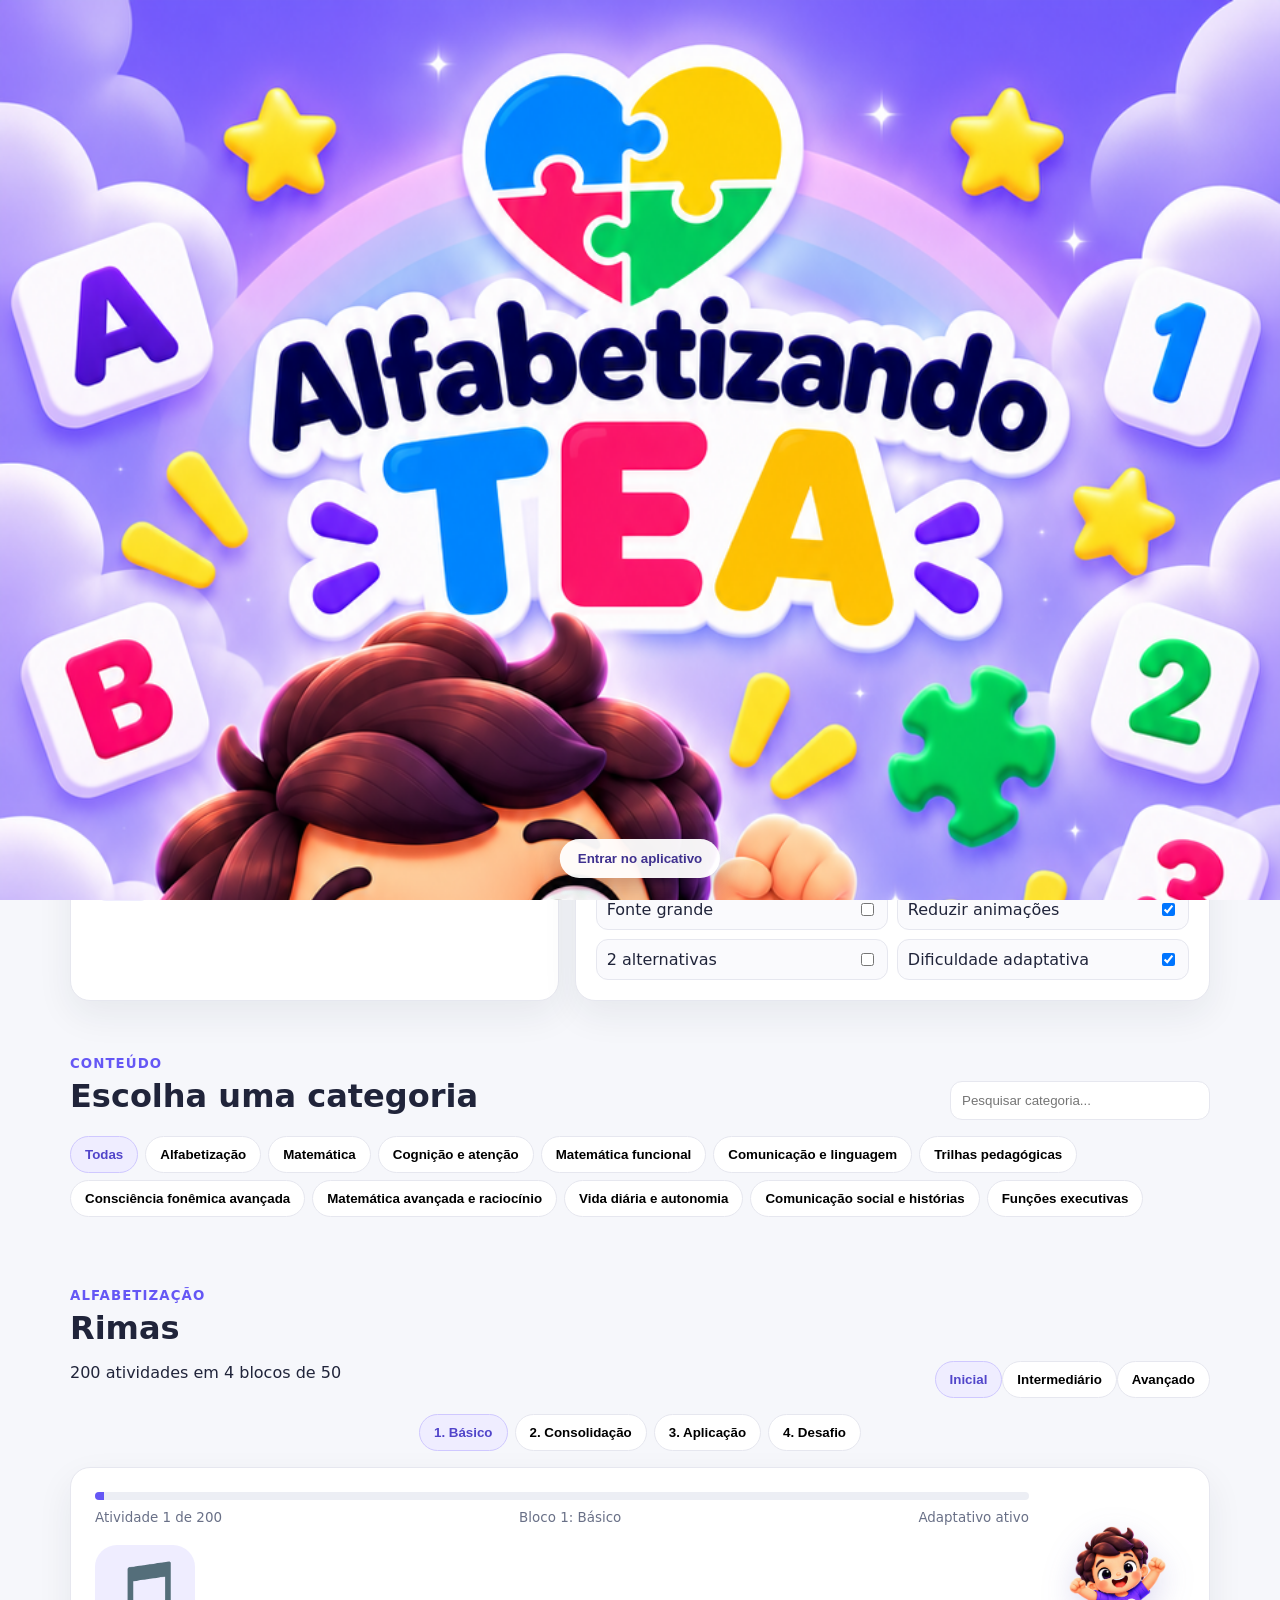
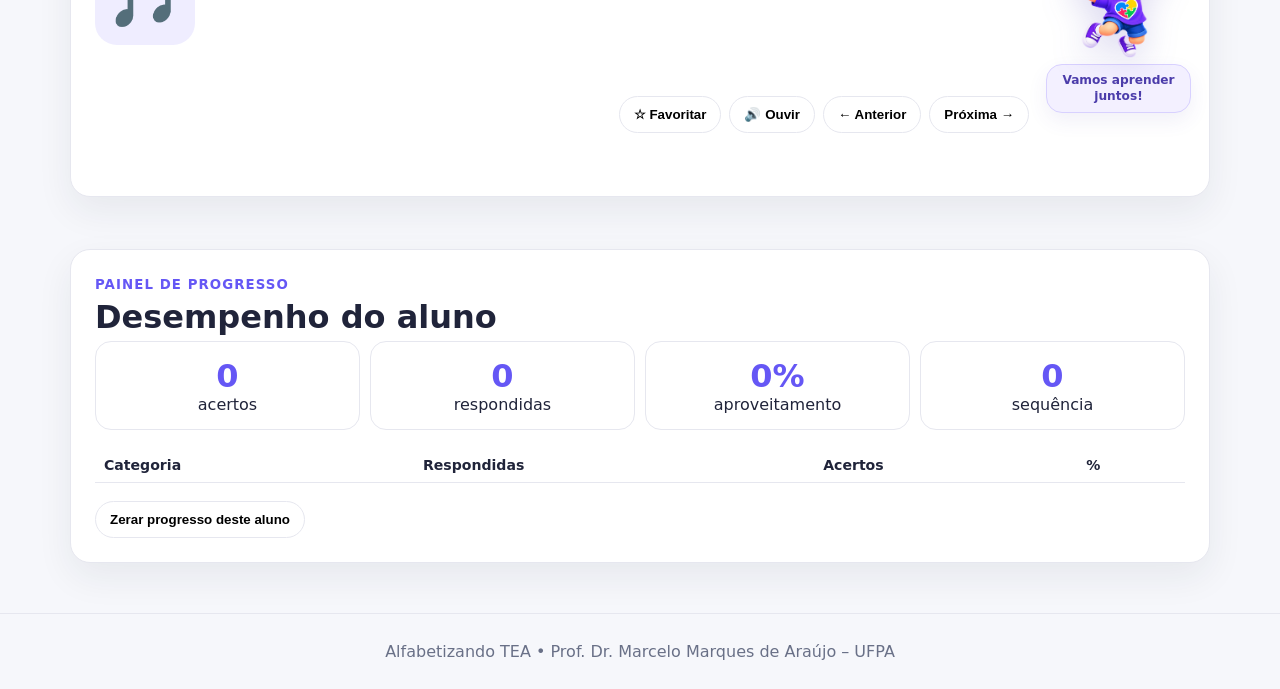
==== commit 420c37d5: "Add files via upload" ====
--- a/index.html
+++ b/index.html
@@ -1,4 +1,9 @@
 <!doctype html><html lang="pt-BR"><head><meta charset="utf-8"><meta name="viewport" content="width=device-width,initial-scale=1"><meta name="theme-color" content="#6557f5"><title>Alfabetizando TEA ULTRA 22K</title><link rel="manifest" href="manifest.webmanifest"><link rel="icon" href="icon.svg"><link rel="stylesheet" href="style.css"></head><body>
+<div id="appSplash" class="appSplash" aria-label="Tela de abertura do Alfabetizando TEA">
+  <img src="tela_abertura.png" alt="Alfabetizando TEA - 22.000 atividades para aprender brincando">
+  <button id="skipSplash" type="button">Entrar no aplicativo</button>
+</div>
+
 <header><div class="wrap hero"><div><span class="pill">Plataforma adaptativa • Alfabetização • Matemática • TEA</span><h1>Alfabetizando TEA</h1><p>Versão ULTRA 22K com 22.000 atividades, 110 categorias, 200 atividades por categoria, avaliação diagnóstica, múltiplos perfis, mapa de habilidades, modo professor/aluno, relatórios e adaptação automática.</p><div class="actions"><button id="diagnosticBtn">Fazer diagnóstico</button><a href="#cats">Explorar atividades</a><button id="installBtn" hidden>Instalar aplicativo</button></div><small>Prof. Dr. Marcelo Marques de Araújo – UFPA</small></div><div class="heroCard"><b>110 categorias × 200 atividades</b><span>22.000 atividades organizadas em 4 blocos pedagógicos de 50.</span></div></div></header>
 <main class="wrap">
 <section class="stats"><article><b>22.000</b><span>atividades</span></article><article><b>110</b><span>categorias</span></article><article><b>200</b><span>por categoria</span></article><article><b>4</b><span>blocos pedagógicos</span></article></section>
@@ -25,15 +30,158 @@
     <article><h3>Trilha personalizada / Favoritos</h3><div id="favorites"></div></article>
     <article><h3>Diagnóstico inicial</h3><div id="diagnosticSummary" class="diagnosticSummary">Ainda não realizado.</div></article>
   </div>
+  <div class="pedagogicalReportEditor refinedReport">
+    <div class="pedagogicalHead reportTopbar">
+      <div>
+        <span class="reportKicker">PLANEJAMENTO E REGISTRO PEDAGÓGICO</span>
+        <h3>Relatório pedagógico ampliado</h3>
+        <p>Organize o acompanhamento do aluno em um único espaço, com dados salvos individualmente no dispositivo.</p>
+      </div>
+      <div class="reportTopActions">
+        <span id="saveStatus" class="saveStatus">Alterações salvas automaticamente</span>
+        <button id="savePedagogicalReport" class="teacherSaveBtn">💾 Salvar agora</button>
+      </div>
+    </div>
+
+    <div class="reportSection">
+      <div class="reportSectionTitle"><span class="sectionNumber">1</span><div><h4>Identificação do acompanhamento</h4><p>Informe o período e o responsável pelo registro.</p></div></div>
+      <div class="pedagogicalGrid twoColumns">
+        <label class="fieldCard"><span>Período de acompanhamento</span><input id="followupPeriod" placeholder="Ex.: 01/09/2026 a 30/09/2026"></label>
+        <label class="fieldCard"><span>Professor(a) responsável</span><input id="teacherName" placeholder="Nome do(a) professor(a)"></label>
+      </div>
+    </div>
+
+    <div class="reportSection">
+      <div class="reportSectionTitle"><span class="sectionNumber">2</span><div><h4>Planejamento individual</h4><p>Defina objetivos e prioridades para o próximo período.</p></div></div>
+      <div class="pedagogicalGrid twoColumns">
+        <label class="fieldCard"><span>Metas individuais</span><textarea id="individualGoals" rows="7" placeholder="Ex.: ampliar leitura de palavras simples; consolidar adição até 20; aumentar autonomia na rotina escolar."></textarea></label>
+        <label class="fieldCard"><span>Habilidades prioritárias</span><textarea id="prioritySkills" rows="7" placeholder="Registre as habilidades prioritárias para o próximo período."></textarea></label>
+      </div>
+    </div>
+
+    <div class="reportSection">
+      <div class="reportSectionTitle"><span class="sectionNumber">3</span><div><h4>Registro do professor</h4><p>Descreva estratégias, avanços, apoios necessários e aspectos relevantes do acompanhamento.</p></div></div>
+      <label class="fieldCard fullWidth"><span>Observações do professor</span><textarea id="teacherNotes" rows="9" placeholder="Registre participação, estratégias que funcionaram, comportamentos observados, formas de apoio, generalização das aprendizagens e outros aspectos relevantes."></textarea></label>
+    </div>
+
+    <div class="reportSection">
+      <div class="reportSectionTitle"><span class="sectionNumber">4</span><div><h4>Intervenções pedagógicas</h4><p>Use as sugestões automáticas como ponto de partida e personalize conforme o contexto do aluno.</p></div></div>
+      <label class="fieldCard fullWidth"><span>Sugestões de intervenção pedagógica</span><textarea id="interventionNotes" rows="8" placeholder="O aplicativo sugere intervenções automaticamente, mas você pode complementar ou substituir este texto."></textarea></label>
+    </div>
+
+    <div class="autoConclusionBox refinedConclusion">
+      <div class="pedagogicalHead compact">
+        <div><span class="reportKicker">CONCLUSÃO AUTOMÁTICA</span><h3>Texto para registro pedagógico</h3><p>Gere uma síntese a partir do diagnóstico, desempenho, metas, habilidades e observações registradas.</p></div>
+        <div class="teacherActions"><button id="generateConclusion">✨ Gerar conclusão</button><button id="copyConclusion">📋 Copiar texto</button></div>
+      </div>
+      <textarea id="autoConclusion" rows="14" placeholder="A conclusão será gerada a partir do diagnóstico, desempenho, habilidades, dificuldades, metas e observações registradas."></textarea>
+      <div class="conclusionFooter"><span id="conclusionCount">0 caracteres</span><span>Você pode editar o texto antes de copiar ou exportar.</span></div>
+    </div>
+  </div>
+
   <div class="historyTableWrap"><h3>Registro recente</h3><table><thead><tr><th>Data</th><th>Categoria</th><th>Nível</th><th>Bloco</th><th>Resultado</th></tr></thead><tbody id="historyBody"></tbody></table></div>
 </div>
 </section>
 <section id="cats"><div class="head"><div><small>CONTEÚDO</small><h2>Escolha uma categoria</h2></div><input id="search" placeholder="Pesquisar categoria..."></div><div id="filters" class="filters"></div><div id="cards" class="cards"></div></section>
 <section id="practice"><div class="head"><div><small id="groupNow">ALFABETIZAÇÃO</small><h2 id="catNow">Rimas</h2><p id="skillNow">200 atividades em 4 blocos de 50</p></div><div class="levels"><button data-level="Inicial" class="active">Inicial</button><button data-level="Intermediário">Intermediário</button><button data-level="Avançado">Avançado</button></div></div>
 <div class="blocks"><button data-block="0" class="active">1. Básico</button><button data-block="1">2. Consolidação</button><button data-block="2">3. Aplicação</button><button data-block="3">4. Desafio</button></div>
-<div class="activity"><div class="bar"><i id="bar"></i></div><div class="meta"><span id="counter">Atividade 1 de 200</span><span id="blockLabel">Bloco 1: Básico</span><span id="adaptiveLabel">Adaptativo ativo</span></div><div class="prompt"><div id="emoji">🎵</div><h3 id="question"></h3></div><div id="answers"></div><div id="feedback"></div><div class="nav"><button id="favBtn">☆ Favoritar</button><button id="speakBtn">🔊 Ouvir</button><button id="prevBtn">← Anterior</button><button id="nextBtn">Próxima →</button></div></div></section>
+<div class="activity activityWithMascot">
+  <div class="activityMascotWrap">
+    <img id="activityMascot" class="activityMascot" src="mascote_menino.png" alt="Mascote do Alfabetizando TEA">
+    <div id="mascotBubble" class="mascotBubble">Vamos aprender juntos!</div>
+  </div>
+  <div class="bar"><i id="bar"></i></div>
+  <div class="meta"><span id="counter">Atividade 1 de 200</span><span id="blockLabel">Bloco 1: Básico</span><span id="adaptiveLabel">Adaptativo ativo</span></div>
+  <div class="prompt"><div id="emoji">🎵</div><h3 id="question"></h3></div>
+  <div id="answers"></div>
+  <div id="feedback"></div>
+  <div class="nav"><button id="favBtn">☆ Favoritar</button><button id="speakBtn">🔊 Ouvir</button><button id="prevBtn">← Anterior</button><button id="nextBtn">Próxima →</button></div>
+</div></section>
 <section class="dashboard"><div class="head"><div><small>PAINEL DE PROGRESSO</small><h2>Desempenho do aluno</h2></div></div><div class="dash"><article><b id="hits">0</b><span>acertos</span></article><article><b id="done">0</b><span>respondidas</span></article><article><b id="rate">0%</b><span>aproveitamento</span></article><article><b id="streak">0</b><span>sequência</span></article></div><div class="tablewrap"><table><thead><tr><th>Categoria</th><th>Respondidas</th><th>Acertos</th><th>%</th></tr></thead><tbody id="progressBody"></tbody></table></div><button id="resetBtn">Zerar progresso deste aluno</button></section>
 </main>
 <div id="profilesModal" class="modal" hidden><div class="modalCard"><button class="close" id="closeProfiles">×</button><h2>Gerenciar perfis</h2><div id="profilesList"></div><hr><input id="newName" placeholder="Nome ou apelido"><select id="newGoal"><option>Alfabetização</option><option>Matemática</option><option>Comunicação</option><option>Cognição e atenção</option><option>Autonomia</option><option>Aprendizagem geral</option></select><button id="addProfile">Adicionar perfil</button></div></div>
 <div id="diagModal" class="modal" hidden><div class="modalCard"><button class="close" id="closeDiag">×</button><h2>Avaliação diagnóstica</h2><div id="diagArea">12 questões curtas de alfabetização, matemática, atenção, linguagem e autonomia.</div><button id="diagNext">Começar</button></div></div>
-<footer>Alfabetizando TEA • Prof. Dr. Marcelo Marques de Araújo – UFPA</footer><script src="script.js"></script></body></html>+<footer>Alfabetizando TEA • Prof. Dr. Marcelo Marques de Araújo – UFPA</footer><script src="script.js"></script>
+<script>
+(function(){
+  const ids=['followupPeriod','teacherName','individualGoals','prioritySkills','teacherNotes','interventionNotes','autoConclusion'];
+  const el=id=>document.getElementById(id);
+  function currentProfile(){
+    try { return typeof prof==='function' ? prof() : null; } catch(e){ return null; }
+  }
+  function persist(){
+    const p=currentProfile(); if(!p) return;
+    p.pedagogical=p.pedagogical||{};
+    ids.forEach(id=>{ if(el(id)) p.pedagogical[id]=el(id).value.trim(); });
+    try { if(typeof save==='function') save(); } catch(e){}
+    if(el('saveStatus')) el('saveStatus').textContent='Salvo às '+new Date().toLocaleTimeString('pt-BR',{hour:'2-digit',minute:'2-digit'});
+    countConclusion();
+  }
+  function load(){
+    const p=currentProfile(); if(!p) return;
+    p.pedagogical=p.pedagogical||{};
+    ids.forEach(id=>{ if(el(id)) el(id).value=p.pedagogical[id]||''; });
+    if(el('interventionNotes') && !el('interventionNotes').value.trim()){
+      try{
+        const hard=typeof hardestList==='function'?hardestList():[];
+        if(hard.length && typeof interventionByGroup!=='undefined'){
+          el('interventionNotes').value=hard.slice(0,3).map(x=>x.k+': '+(interventionByGroup[x.group]||'retomar a habilidade com apoio graduado.')).join('\n');
+        }
+      }catch(e){}
+    }
+    countConclusion();
+  }
+  function countConclusion(){
+    if(el('conclusionCount')) el('conclusionCount').textContent=((el('autoConclusion')?.value)||'').length+' caracteres';
+  }
+  function strongest(){
+    try{
+      const stats=(typeof categoryStatsFromHistory==='function'&&categoryStatsFromHistory()) || currentProfile()?.progress?.byCat || {};
+      return Object.entries(stats).filter(([k,v])=>v.d>=3).map(([k,v])=>({k,pct:Math.round(v.h/v.d*100)})).sort((a,b)=>b.pct-a.pct).slice(0,4);
+    }catch(e){return []}
+  }
+  function generate(){
+    const p=currentProfile(); if(!p) return;
+    let history=[]; try{history=typeof filteredHistory==='function'?filteredHistory():(p.history||[])}catch(e){history=p.history||[]}
+    const answered=history.length||p.progress?.done||0, hits=history.length?history.filter(x=>x.correct).length:(p.progress?.hits||0), acc=answered?Math.round(hits/answered*100):0;
+    let hard=[]; try{hard=typeof hardestList==='function'?hardestList():[]}catch(e){}
+    const strong=strongest(), r=p.pedagogical||{};
+    const diag=p.diagnostic?`Na avaliação diagnóstica inicial, o aluno apresentou ${p.diagnostic.score}% de aproveitamento. `:'';
+    const perf=answered?`No período analisado, realizou ${answered} atividades, com ${acc}% de aproveitamento geral. `:'Ainda não há quantidade suficiente de atividades respondidas para uma análise quantitativa consolidada. ';
+    const strengths=strong.length?`Entre os desempenhos mais favoráveis, destacam-se ${strong.map(x=>`${x.k} (${x.pct}%)`).join(', ')}. `:'';
+    const needs=hard.length?`As categorias que demandam maior acompanhamento são ${hard.slice(0,3).map(x=>`${x.k} (${x.pct}%)`).join(', ')}. `:'';
+    const goals=r.individualGoals?`As metas individuais definidas para o período são: ${r.individualGoals}. `:'';
+    const priorities=r.prioritySkills?`As habilidades prioritárias são: ${r.prioritySkills}. `:'';
+    const notes=r.teacherNotes?`Nas observações pedagógicas, registra-se: ${r.teacherNotes}. `:'';
+    let intervention=r.interventionNotes||'Manter acompanhamento contínuo, com apoio graduado, revisão das habilidades de maior dificuldade e progressão conforme o desempenho.';
+    const final=`${diag}${perf}${strengths}${needs}${goals}${priorities}${notes}Como encaminhamentos pedagógicos, recomenda-se: ${intervention} O acompanhamento deverá permanecer contínuo, com revisão periódica dos dados, generalização das aprendizagens e ampliação progressiva da autonomia do aluno.`;
+    if(el('autoConclusion')) el('autoConclusion').value=final;
+    persist();
+  }
+  let timer=null;
+  function wire(){
+    load();
+    ids.forEach(id=>{
+      const node=el(id); if(!node) return;
+      node.addEventListener('input',()=>{
+        if(id==='autoConclusion') countConclusion();
+        if(el('saveStatus')) el('saveStatus').textContent='Salvando...';
+        clearTimeout(timer); timer=setTimeout(persist,700);
+      });
+      node.addEventListener('change',persist);
+    });
+    if(el('savePedagogicalReport')) el('savePedagogicalReport').onclick=()=>persist();
+    if(el('generateConclusion')) el('generateConclusion').onclick=generate;
+    if(el('copyConclusion')) el('copyConclusion').onclick=async()=>{
+      const text=el('autoConclusion')?.value||''; if(!text) return;
+      try{await navigator.clipboard.writeText(text)}catch(e){el('autoConclusion').select();document.execCommand('copy')}
+      const t=document.createElement('div');t.className='saveToast';t.textContent='Conclusão copiada.';document.body.appendChild(t);setTimeout(()=>t.remove(),1600);
+    };
+    document.querySelectorAll('.mode button').forEach(b=>b.addEventListener('click',()=>setTimeout(load,50)));
+    if(el('profilesList')) new MutationObserver(()=>setTimeout(load,50)).observe(el('profilesList'),{childList:true,subtree:true});
+  }
+  if(document.readyState==='loading') document.addEventListener('DOMContentLoaded',wire); else wire();
+})();
+</script>
+
+</body></html>
--- a/style.css
+++ b/style.css
@@ -10,3 +10,145 @@
 .diagnosticSummary{background:#fafafd;border:1px solid var(--line);border-radius:13px;padding:12px;line-height:1.5}.historyTableWrap{background:#fff;border:1px solid var(--line);border-radius:18px;padding:16px;overflow:auto}.historyTableWrap h3{margin:0 0 10px}.historyTableWrap table{min-width:620px}.resultBadge{display:inline-block;padding:4px 8px;border-radius:999px;font-size:.72rem;font-weight:800}.resultBadge.ok{background:#ecfaf4;color:#147b57}.resultBadge.no{background:#fff0f2;color:#a63247}
 @media(max-width:950px){.reportSummary{grid-template-columns:1fr 1fr}.teachergrid.enhanced,.teachergrid.lower{grid-template-columns:1fr}}@media(max-width:700px){.reportHeader{flex-direction:column}.reportDate{text-align:left}.teacherActions{width:100%}.teacherActions>*{flex:1}}
 @media print{body{background:#fff!important;font-size:11pt!important}.teacher{background:#fff!important;padding:0!important}.teacher>.head{display:none!important}.teacherReport{display:block!important}.reportHeader,.reportSummary article,.teachergrid article,.historyTableWrap{box-shadow:none!important;break-inside:avoid}.reportSummary{margin:12px 0}.teachergrid.enhanced,.teachergrid.lower{display:grid!important;grid-template-columns:1fr 1fr!important;margin:12px 0}.historyChart{height:110px}.dashboard{display:none!important}@page{size:A4;margin:12mm}}
+
+.pedagogicalReportEditor{background:#fff;border:1px solid var(--line);border-radius:18px;padding:18px;display:grid;gap:16px}
+.pedagogicalHead{display:flex;justify-content:space-between;align-items:flex-start;gap:16px}
+.pedagogicalHead.compact{align-items:center}
+.pedagogicalHead h3{margin:4px 0}.pedagogicalHead p{margin:4px 0 0;color:var(--muted);font-size:.84rem}
+.teacherSaveBtn{border:1px solid var(--line);background:#fff;border-radius:999px;padding:10px 14px;cursor:pointer;font-weight:800}
+.pedagogicalGrid{display:grid;grid-template-columns:1fr 1fr;gap:12px}
+.pedagogicalGrid label{display:grid;gap:6px}
+.pedagogicalGrid label span{font-size:.78rem;font-weight:850;color:#4e536a}
+.pedagogicalGrid input,.pedagogicalGrid textarea,.autoConclusionBox textarea{width:100%;border:1px solid var(--line);border-radius:12px;padding:11px;background:#fbfbfe;color:var(--ink);resize:vertical}
+.pedagogicalGrid input:focus,.pedagogicalGrid textarea:focus,.autoConclusionBox textarea:focus{outline:2px solid #d7d2ff;border-color:#aca3ff}
+.wideField{grid-column:1/-1}
+.autoConclusionBox{background:#f8f7ff;border:1px solid #ddd8ff;border-radius:16px;padding:14px}
+.autoConclusionBox textarea{background:#fff;line-height:1.55}
+.saveToast{position:fixed;right:18px;bottom:18px;background:#20243a;color:#fff;padding:10px 14px;border-radius:12px;z-index:99;box-shadow:0 12px 30px #0003}
+@media(max-width:700px){.pedagogicalGrid{grid-template-columns:1fr}.wideField{grid-column:auto}.pedagogicalHead{flex-direction:column}.pedagogicalHead .teacherActions{width:100%}}
+@media print{
+  .pedagogicalReportEditor{border:0!important;padding:0!important;break-before:page}
+  .pedagogicalReportEditor input,.pedagogicalReportEditor textarea{border:0!important;background:#fff!important;padding:0!important;overflow:visible!important}
+  .teacherSaveBtn,#generateConclusion,#copyConclusion{display:none!important}
+  .autoConclusionBox{border:0!important;background:#fff!important;padding:0!important}
+}
+
+/* Relatório pedagógico refinado */
+.refinedReport{padding:22px;gap:18px;background:linear-gradient(180deg,#fff 0%,#fbfaff 100%);border:1px solid #dcd7ff;box-shadow:0 18px 42px rgba(67,57,160,.08)}
+.reportTopbar{padding-bottom:16px;border-bottom:1px solid #e8e5ff}.reportTopActions{display:flex;align-items:center;gap:10px;flex-wrap:wrap;justify-content:flex-end}
+.saveStatus{font-size:.76rem;color:#5f6280;background:#f4f3ff;border:1px solid #e1ddff;border-radius:999px;padding:8px 10px}
+.reportSection{background:#fff;border:1px solid #ebe9f6;border-radius:18px;padding:18px;box-shadow:0 8px 24px rgba(32,36,58,.04)}
+.reportSectionTitle{display:flex;align-items:flex-start;gap:12px;margin-bottom:14px}.reportSectionTitle h4{margin:0;font-size:1.03rem;color:#25293f}.reportSectionTitle p{margin:4px 0 0;color:#747a90;font-size:.82rem;line-height:1.45}
+.sectionNumber{width:30px;height:30px;display:grid;place-items:center;border-radius:10px;background:var(--soft);color:#5145ca;font-weight:900;flex:0 0 auto}
+.pedagogicalGrid.twoColumns{grid-template-columns:1fr 1fr;gap:14px}.fieldCard{display:grid;gap:8px;background:#fbfbfe;border:1px solid #e7e5f1;border-radius:14px;padding:13px}.fieldCard>span{font-size:.78rem;font-weight:850;color:#4f546a}
+.fieldCard input,.fieldCard textarea{width:100%;border:1px solid #d9dbe6;border-radius:12px;padding:12px 13px;background:#fff;color:var(--ink);line-height:1.5;resize:vertical;min-height:46px}.fieldCard textarea{min-height:150px}
+.fieldCard input:focus,.fieldCard textarea:focus,.refinedConclusion textarea:focus{outline:3px solid rgba(101,87,245,.14);border-color:#8f83ff}.fullWidth{width:100%}
+.refinedConclusion{padding:18px;background:linear-gradient(180deg,#f5f3ff 0%,#fbfaff 100%);border:1px solid #dcd7ff}.refinedConclusion textarea{min-height:260px;font-size:.96rem;line-height:1.62;padding:15px}
+.conclusionFooter{display:flex;justify-content:space-between;gap:12px;margin-top:8px;color:#7a8093;font-size:.75rem;flex-wrap:wrap}
+.teacherSaveBtn,.refinedConclusion .teacherActions button{border:1px solid #dcd8f2;background:#fff;border-radius:12px;padding:10px 14px;font-weight:800;cursor:pointer;box-shadow:0 4px 12px rgba(32,36,58,.05)}
+.teacherSaveBtn:hover,.refinedConclusion .teacherActions button:hover{border-color:#aaa1ff;background:#f8f7ff}
+@media(max-width:800px){.pedagogicalGrid.twoColumns{grid-template-columns:1fr}.reportTopActions{justify-content:flex-start}}
+@media(max-width:560px){.refinedReport{padding:14px}.reportSection{padding:14px}.fieldCard textarea{min-height:180px}.refinedConclusion textarea{min-height:320px}}
+@media print{.refinedReport{box-shadow:none!important;background:#fff!important;border:0!important;padding:0!important}.reportSection,.refinedConclusion{box-shadow:none!important;background:#fff!important;border:1px solid #ddd!important;break-inside:avoid;margin-bottom:10px}.saveStatus,.teacherSaveBtn,.refinedConclusion .teacherActions{display:none!important}.fieldCard{background:#fff!important;border:1px solid #ddd!important}.fieldCard input,.fieldCard textarea,.refinedConclusion textarea{min-height:unset!important;height:auto!important;border:0!important;background:#fff!important;font-size:10pt!important;line-height:1.45!important}.conclusionFooter{display:none!important}}
+
+/* ===== Tela de abertura ===== */
+.appSplash{
+  position:fixed;
+  inset:0;
+  z-index:9999;
+  background:#6d56f7;
+  display:grid;
+  place-items:center;
+  overflow:hidden;
+  opacity:1;
+  visibility:visible;
+  transition:opacity .45s ease, visibility .45s ease;
+}
+.appSplash img{
+  width:100%;
+  height:100%;
+  object-fit:cover;
+  display:block;
+}
+.appSplash button{
+  position:absolute;
+  left:50%;
+  bottom:22px;
+  transform:translateX(-50%);
+  border:0;
+  border-radius:999px;
+  background:rgba(255,255,255,.95);
+  color:#3f318f;
+  font-weight:900;
+  padding:12px 18px;
+  box-shadow:0 10px 28px rgba(20,18,70,.22);
+  cursor:pointer;
+}
+.appSplash.isHidden{
+  opacity:0;
+  visibility:hidden;
+  pointer-events:none;
+}
+
+/* ===== Mascotes nas atividades ===== */
+.activityWithMascot{
+  position:relative;
+  overflow:visible;
+  padding-right:180px;
+  min-height:330px;
+}
+.activityMascotWrap{
+  position:absolute;
+  right:18px;
+  top:58px;
+  width:145px;
+  display:flex;
+  flex-direction:column;
+  align-items:center;
+  gap:6px;
+  z-index:2;
+}
+.activityMascot{
+  width:132px;
+  height:132px;
+  object-fit:contain;
+  filter:drop-shadow(0 10px 16px rgba(68,55,170,.18));
+  transition:transform .25s ease, opacity .25s ease;
+}
+.activityMascot.cheer{
+  transform:scale(1.08) rotate(-2deg);
+}
+.mascotBubble{
+  background:#f3f0ff;
+  color:#4c3dab;
+  border:1px solid #d8d1ff;
+  border-radius:16px;
+  padding:8px 10px;
+  font-size:.76rem;
+  line-height:1.3;
+  font-weight:800;
+  text-align:center;
+  box-shadow:0 8px 20px rgba(78,64,165,.08);
+}
+body.reduced .activityMascot{transition:none!important}
+
+@media(max-width:850px){
+  .activityWithMascot{padding-right:24px;padding-top:150px}
+  .activityMascotWrap{
+    top:16px;
+    right:18px;
+    width:120px;
+  }
+  .activityMascot{width:105px;height:105px}
+}
+@media(max-width:560px){
+  .activityWithMascot{padding-top:135px}
+  .activityMascotWrap{
+    top:12px;
+    right:50%;
+    transform:translateX(50%);
+    width:130px;
+  }
+  .activityMascot{width:100px;height:100px}
+  .mascotBubble{font-size:.72rem}
+}
